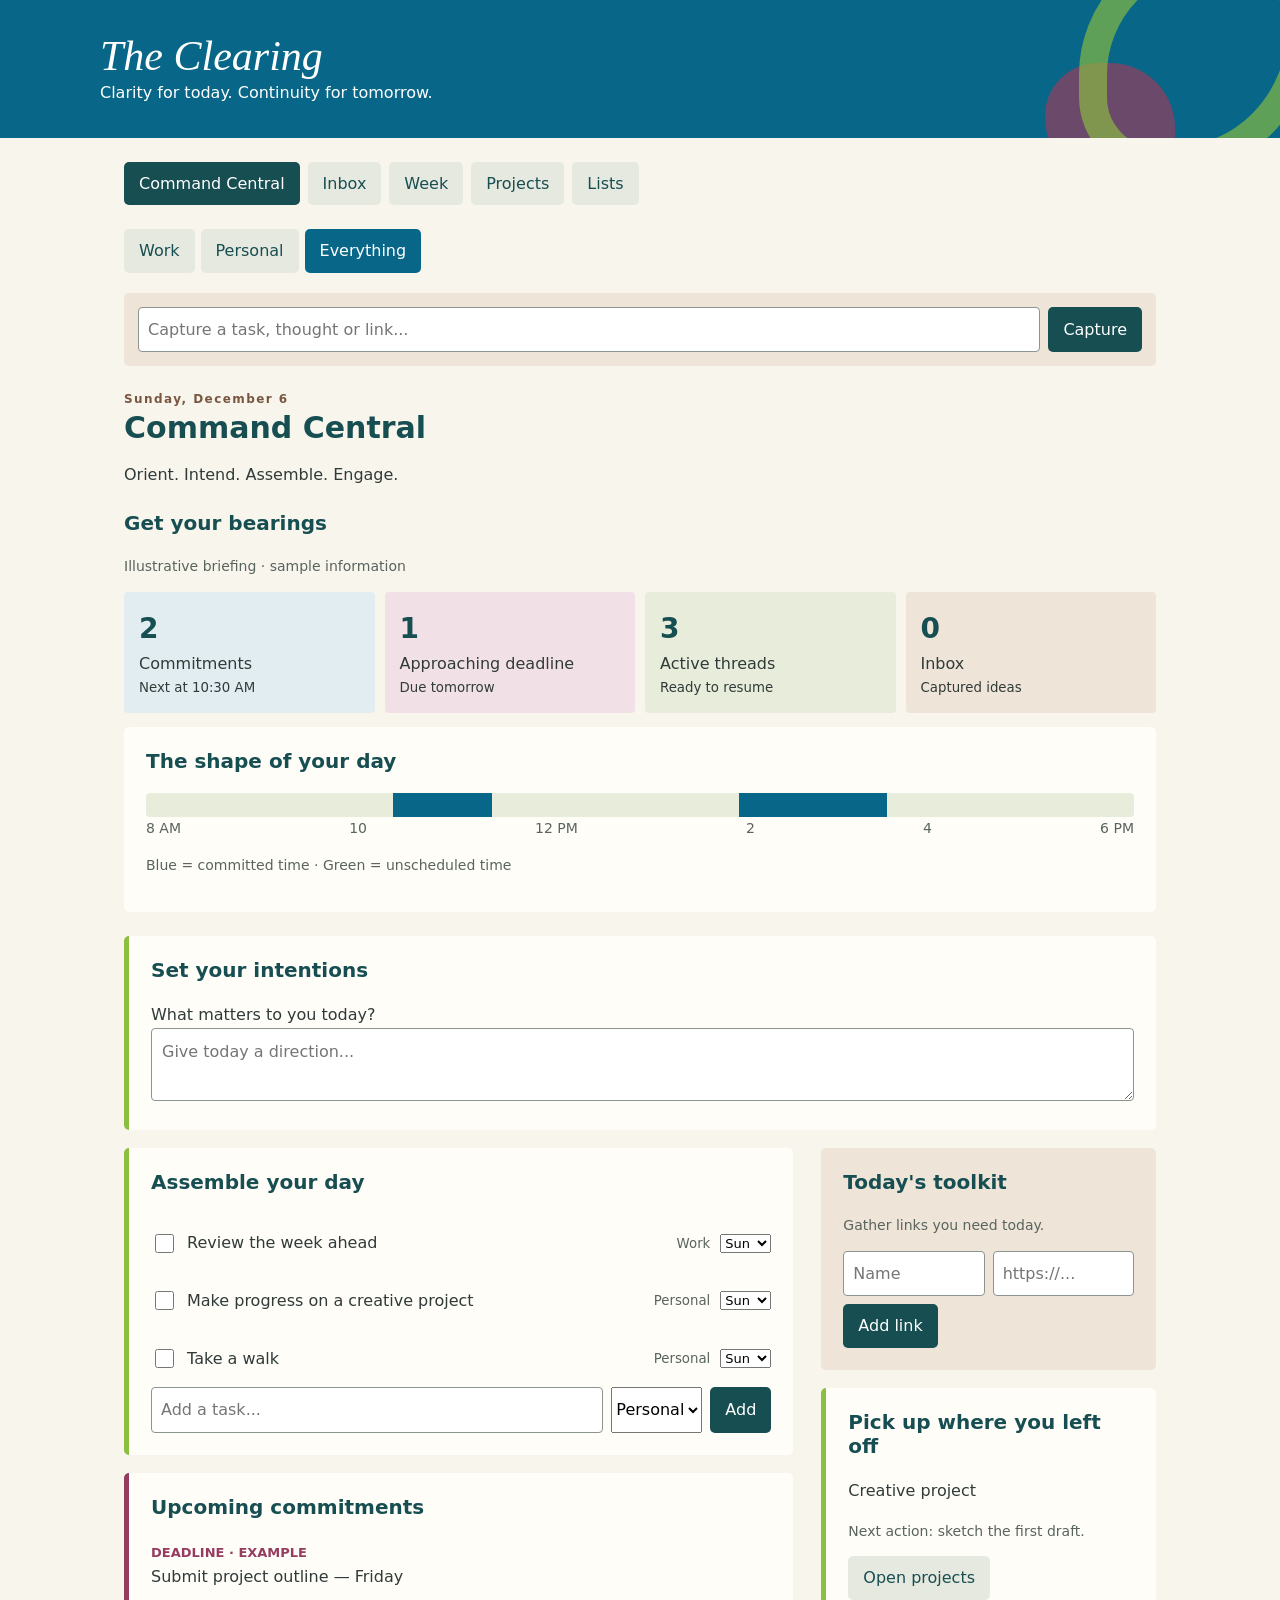
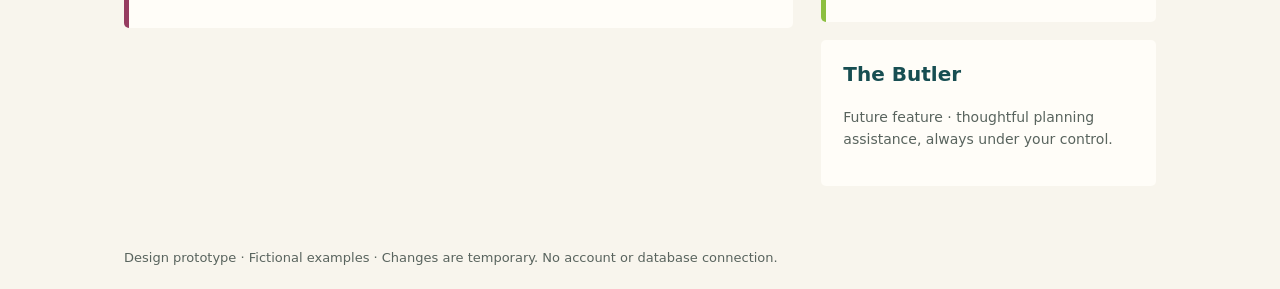
==== index.html @ 3abf3de6 "Build visual bearings, intentions and daily toolkit" ====
<!doctype html><html lang="en"><meta charset="utf-8"><meta name="viewport" content="width=device-width, initial-scale=1"><title>The Clearing</title><style>
:root{--blue:#086788;--teal:#174e52;--grass:#8cbf40;--paper:#f8f5ed;--wood:#795640;--plum:#963c60;--ink:#303b39}*{box-sizing:border-box}body{margin:0;background:var(--paper);color:var(--ink);font:16px/1.6 system-ui,sans-serif}header{background:var(--blue);color:white;padding:32px max(24px,calc((100vw - 1080px)/2));position:relative;overflow:hidden}header:after{content:"";position:absolute;width:180px;height:180px;border:28px solid var(--grass);border-radius:60% 40% 65% 35%;right:-35px;top:-60px;opacity:.65;pointer-events:none}h1{font:italic 42px Georgia,serif;margin:0}header p{margin:0}main{max-width:1080px;margin:auto;padding:24px}nav{display:flex;gap:8px;flex-wrap:wrap;margin-bottom:24px}button,input,select{font:inherit}button{cursor:pointer;border:0;padding:9px 15px;background:#e6e9df;color:var(--teal);border-radius:5px}button[aria-current=true],button.primary{background:var(--teal);color:white}button:focus-visible,input:focus-visible,select:focus-visible{outline:3px solid var(--plum);outline-offset:3px}h2,h3{color:var(--teal);line-height:1.2}h2{font-size:30px;margin:0 0 8px}h3{font-size:20px;margin-top:0}.layout{display:grid;grid-template-columns:2fr 1fr;gap:28px}.panel{background:#fffdf8;padding:22px;border-radius:5px;margin-bottom:18px}.accent{border-left:5px solid var(--grass)}.muted{color:#59645e;font-size:14px}.note{background:#eee5d8;color:#513d30}.task{display:flex;align-items:center;gap:10px;padding:8px 0}.task input{width:19px;height:19px;accent-color:var(--teal)}.task:has(input:checked) span{text-decoration:line-through;color:#626962}form{display:flex;gap:8px;flex-wrap:wrap}form input{flex:1;min-width:140px;padding:9px;border:1px solid #8b948d;border-radius:4px;background:white}.week{display:grid;grid-template-columns:repeat(auto-fit,minmax(100px,1fr));gap:8px}.day{background:white;padding:12px;min-height:100px}.tag{color:var(--plum);font-size:13px;font-weight:600}footer{max-width:1080px;margin:auto;padding:20px 24px;color:#59645e;font-size:13px}[hidden]{display:none!important}@media(max-width:650px){.layout{grid-template-columns:1fr}header{padding:24px}h1{font-size:36px}main{padding:16px}}
header:before{content:"";position:absolute;right:105px;bottom:-55px;width:130px;height:130px;border-radius:45% 55% 35% 65%;background:#963c60;opacity:.7;pointer-events:none}header h1,header p{position:relative;z-index:1}.switch{display:flex;gap:6px;flex-wrap:wrap;margin:0 0 20px}.switch button[aria-pressed=true]{background:var(--blue);color:white}.capturebar{background:#eee5d8;padding:14px;margin-bottom:24px;border-radius:5px}.task small{margin-left:auto;color:#59645e}.task span{overflow-wrap:anywhere}.task select{max-width:110px;font-size:13px}.week .day p{font-size:13px;overflow-wrap:anywhere}.deadline{border-left:5px solid var(--plum)}.eyebrow{letter-spacing:.12em;font-size:12px;font-weight:700;color:var(--wood)}@media(max-width:650px){header:before,header:after{opacity:.25}.task{flex-wrap:wrap}.task small{margin-left:0}}.bearings{margin:24px 0}.signals{display:grid;grid-template-columns:repeat(auto-fit,minmax(135px,1fr));gap:10px}.signal{padding:15px;background:#e1edf0;border-radius:4px}.signal:nth-child(2){background:#f1e1e6}.signal:nth-child(3){background:#e7edda}.signal:nth-child(4){background:#eee4d8}.signal strong{display:block;font-size:28px;color:var(--teal)}.signal small{display:block}.timeline{display:flex;height:24px;background:#e7edda;border-radius:4px;overflow:hidden}.timeline span{background:var(--blue)}.times,.miniweek{display:flex;justify-content:space-between;gap:4px}.miniweek>div{flex:1;text-align:center;padding:6px 2px;font-size:13px}.miniweek .current{background:var(--teal);color:white;border-radius:4px}.intent{width:100%;font:inherit;padding:10px;border:1px solid #8b948d;background:white;border-radius:4px}.toolrow{display:flex;gap:8px;flex-wrap:wrap}.toolrow input{min-width:120px}</style><header><h1>The Clearing</h1><p>Clarity for today. Continuity for tomorrow.</p></header><main><nav aria-label="Workspace"><button aria-current="true" data-view="today">Command Central</button><button data-view="inbox">Inbox</button><button data-view="week">Week</button><button data-view="projects">Projects</button><button data-view="lists">Lists</button></nav><div class="switch" role="group" aria-label="Workspace filter"><button data-scope="Work" aria-pressed="false">Work</button><button data-scope="Personal" aria-pressed="false">Personal</button><button data-scope="Everything" aria-pressed="true">Everything</button></div><div class="capturebar"><form id="capture"><input aria-label="Capture an idea" placeholder="Capture a task, thought or link..." required><button class="primary">Capture</button></form><div id="notice" role="status" class="muted"></div></div><section id="today"><div class="eyebrow" id="date"></div><h2>Command Central</h2><div id="date" class="muted"></div><p>Orient. Intend. Assemble. Engage.</p><section class="bearings" aria-labelledby="bearings-title"><h3 id="bearings-title">Get your bearings</h3><p class="muted">Illustrative briefing · sample information</p><div class="signals"><div class="signal"><strong>2</strong>Commitments<small>Next at 10:30 AM</small></div><div class="signal"><strong>1</strong>Approaching deadline<small>Due tomorrow</small></div><div class="signal"><strong>3</strong>Active threads<small>Ready to resume</small></div><div class="signal"><strong id="inboxcount">0</strong>Inbox<small>Captured ideas</small></div></div><div class="panel" style="margin-top:14px"><h3>The shape of your day</h3><div class="timeline" role="img" aria-label="Example day: commitments 10:30 to 11:30 AM and 2 to 3:30 PM"><div style="width:25%"></div><span style="width:10%"></span><div style="width:25%"></div><span style="width:15%"></span></div><div class="times muted"><span>8 AM</span><span>10</span><span>12 PM</span><span>2</span><span>4</span><span>6 PM</span></div><p class="muted">Blue = committed time · Green = unscheduled time</p><div class="miniweek" id="miniweek" aria-label="Current week"></div></div></section><div class="panel accent"><h3>Set your intentions</h3><label for="intention">What matters to you today?</label><textarea id="intention" class="intent" rows="2" placeholder="Give today a direction..."></textarea></div><div class="layout"><div><div class="panel accent"><h3>Assemble your day</h3><div id="tasks"></div><form id="taskform"><input aria-label="New task" placeholder="Add a task..." required><select aria-label="Task workspace"><option>Personal</option><option>Work</option></select><button class="primary">Add</button></form></div><div class="panel deadline" data-context="Work"><h3>Upcoming commitments</h3><p><span class="tag">DEADLINE · EXAMPLE</span><br>Submit project outline — Friday</p></div></div><aside><div class="panel note"><h3>Today's toolkit</h3><p class="muted">Gather links you need today.</p><div id="toolkit"></div><form id="toolform" class="toolrow"><input aria-label="Resource name" placeholder="Name" required><input type="url" aria-label="Resource URL" placeholder="https://..." required><button class="primary">Add link</button></form></div><div class="panel accent"><h3>Pick up where you left off</h3><p>Creative project</p><p class="muted">Next action: sketch the first draft.</p><button type="button" id="resume">Open projects</button></div><div class="panel"><h3>The Butler</h3><p class="muted">Future feature · thoughtful planning assistance, always under your control.</p></div></aside></div></section><section id="inbox" hidden><h2>Inbox</h2><p>Capture now. Decide later.</p><div class="panel" id="captures"></div></section><section id="week" hidden><h2>This week</h2><p>Sample planning view</p><div class="week" id="days"></div></section><section id="projects" hidden><h2>Projects</h2><div class="panel accent" data-context="Work"><h3>Creative project</h3><p>Next action: sketch the first draft.</p></div><div class="panel" data-context="Personal"><h3>Home refresh</h3><p>Next action: gather inspiration.</p></div></section><section id="lists" hidden><h2>Lists</h2><div class="panel" data-context="Personal"><h3>Shopping</h3><label class="task"><input type="checkbox"><span>Fresh fruit</span></label><label class="task"><input type="checkbox"><span>Coffee</span></label></div></section></main><footer>Design prototype · Fictional examples · Changes are temporary. No account or database connection.</footer><script>
let scope='Everything';const now=new Date(), today=now.getDay(), monday=new Date(now);monday.setDate(now.getDate()-((today+6)%7));const dayNames=['Mon','Tue','Wed','Thu','Fri','Sat','Sun'];const dateKey=d=>[d.getFullYear(),String(d.getMonth()+1).padStart(2,'0'),String(d.getDate()).padStart(2,'0')].join('-');const dates=dayNames.map((n,i)=>{const d=new Date(monday);d.setDate(monday.getDate()+i);return d});const todayKey=dateKey(now);document.querySelector('#date').textContent=now.toLocaleDateString(undefined,{weekday:'long',month:'long',day:'numeric'});const tasks=[{title:'Review the week ahead',context:'Work',day:todayKey},{title:'Make progress on a creative project',context:'Personal',day:todayKey},{title:'Take a walk',context:'Personal',day:todayKey}];const captures=[];const matches=t=>scope==='Everything'||t.context===scope;function render(){const list=document.querySelector('#tasks');list.replaceChildren();tasks.filter(t=>matches(t)&&t.day===todayKey).forEach(t=>{const row=document.createElement('div');row.className='task';const label=document.createElement('label');label.className='task';const check=document.createElement('input');check.type='checkbox';check.checked=!!t.done;check.onchange=()=>{t.done=check.checked;render()};const title=document.createElement('span');title.textContent=t.title;label.append(check,title);const small=document.createElement('small');small.textContent=t.context;const select=document.createElement('select');select.setAttribute('aria-label','Move '+t.title+' to day');dates.forEach((d,i)=>{const o=document.createElement('option');o.value=dateKey(d);o.textContent=dayNames[i];select.append(o)});select.value=t.day;select.onchange=()=>{t.day=select.value;render()};row.append(label,small,select);list.append(row)});if(!list.children.length)list.textContent='No intentions planned for today.';const week=document.querySelector('#days');week.replaceChildren();dates.forEach((d,i)=>{const el=document.createElement('div');el.className='day';const h=document.createElement('strong');h.textContent=dayNames[i]+' '+d.getDate();el.append(h);tasks.filter(t=>matches(t)&&t.day===dateKey(d)).forEach(t=>{const p=document.createElement('p');p.textContent=(t.done?'✓ ':'')+t.title;const move=document.createElement('select');move.setAttribute('aria-label','Move '+t.title);dates.forEach((dd,j)=>{const o=document.createElement('option');o.value=dateKey(dd);o.textContent=dayNames[j];move.append(o)});move.value=t.day;move.onchange=()=>{t.day=move.value;render()};el.append(p,move)});week.append(el)});const inbox=document.querySelector('#captures');inbox.replaceChildren();captures.forEach(t=>{const p=document.createElement('p');p.textContent=t;inbox.append(p)});if(!captures.length)inbox.textContent='Nothing captured yet.';document.querySelectorAll('[data-context]').forEach(el=>el.hidden=scope!=='Everything'&&el.dataset.context!==scope)}
document.querySelector('#taskform').onsubmit=e=>{e.preventDefault();const title=e.target.querySelector('input').value.trim();if(!title)return;tasks.push({title,context:e.target.querySelector('select').value,day:todayKey});e.target.querySelector('input').value='';render()};document.querySelector('#capture').onsubmit=e=>{e.preventDefault();const t=e.target.querySelector('input').value.trim();if(!t)return;captures.push(t);e.target.reset();document.querySelector('#notice').textContent='Captured in your temporary inbox.';render()};document.querySelectorAll('[data-scope]').forEach(b=>b.onclick=()=>{scope=b.dataset.scope;document.querySelectorAll('[data-scope]').forEach(n=>n.setAttribute('aria-pressed',String(n===b)));if(scope!=='Everything')document.querySelector('#taskform select').value=scope;render()});document.querySelectorAll('nav button').forEach(b=>b.onclick=()=>{document.querySelectorAll('main > section').forEach(s=>s.hidden=s.id!==b.dataset.view);document.querySelectorAll('nav button').forEach(n=>n.setAttribute('aria-current',String(n===b)))});render();
</script></html>
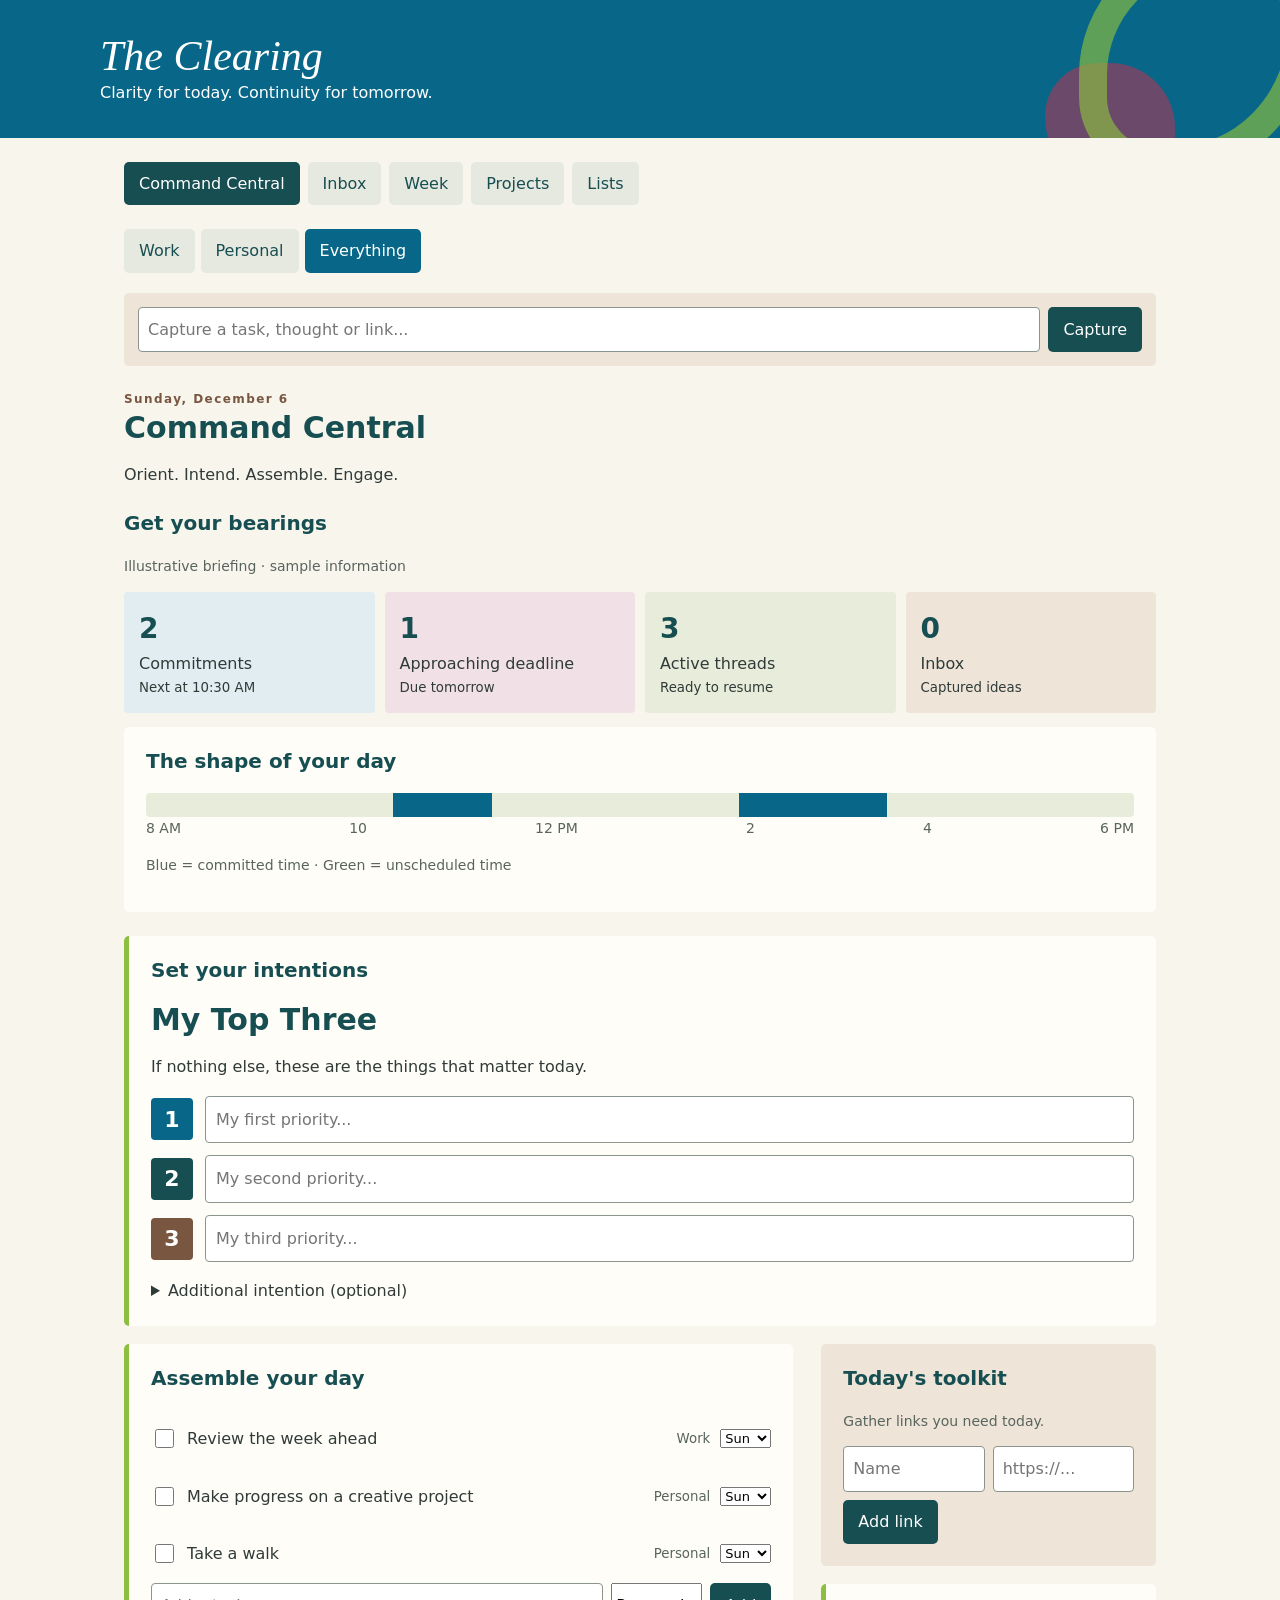
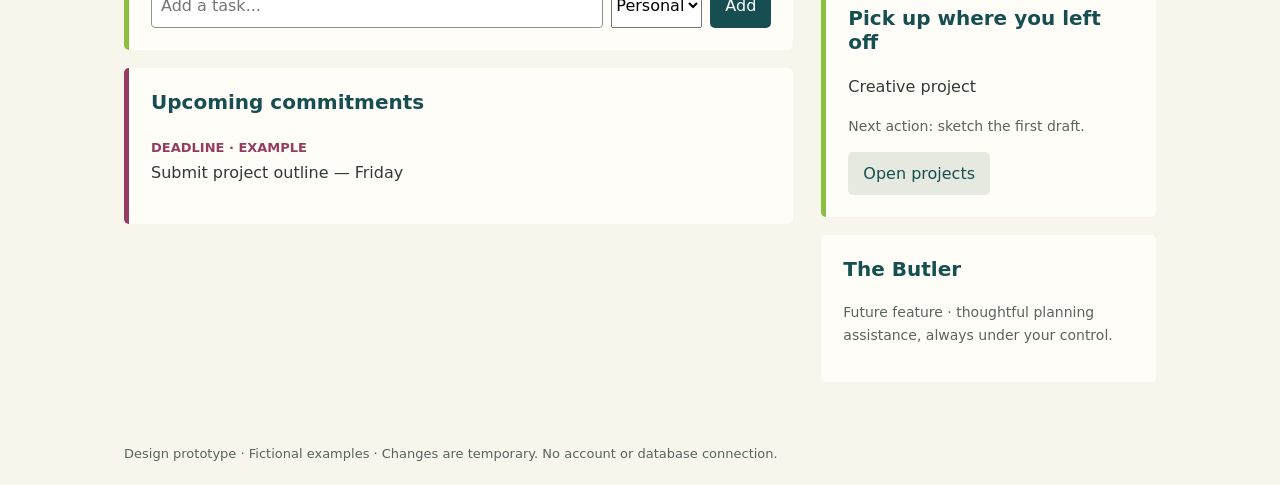
==== commit db02492f: "Make My Top Three the centerpiece of daily intentions" ====
--- a/index.html
+++ b/index.html
@@ -1,6 +1,6 @@
 <!doctype html><html lang="en"><meta charset="utf-8"><meta name="viewport" content="width=device-width, initial-scale=1"><title>The Clearing</title><style>
 :root{--blue:#086788;--teal:#174e52;--grass:#8cbf40;--paper:#f8f5ed;--wood:#795640;--plum:#963c60;--ink:#303b39}*{box-sizing:border-box}body{margin:0;background:var(--paper);color:var(--ink);font:16px/1.6 system-ui,sans-serif}header{background:var(--blue);color:white;padding:32px max(24px,calc((100vw - 1080px)/2));position:relative;overflow:hidden}header:after{content:"";position:absolute;width:180px;height:180px;border:28px solid var(--grass);border-radius:60% 40% 65% 35%;right:-35px;top:-60px;opacity:.65;pointer-events:none}h1{font:italic 42px Georgia,serif;margin:0}header p{margin:0}main{max-width:1080px;margin:auto;padding:24px}nav{display:flex;gap:8px;flex-wrap:wrap;margin-bottom:24px}button,input,select{font:inherit}button{cursor:pointer;border:0;padding:9px 15px;background:#e6e9df;color:var(--teal);border-radius:5px}button[aria-current=true],button.primary{background:var(--teal);color:white}button:focus-visible,input:focus-visible,select:focus-visible{outline:3px solid var(--plum);outline-offset:3px}h2,h3{color:var(--teal);line-height:1.2}h2{font-size:30px;margin:0 0 8px}h3{font-size:20px;margin-top:0}.layout{display:grid;grid-template-columns:2fr 1fr;gap:28px}.panel{background:#fffdf8;padding:22px;border-radius:5px;margin-bottom:18px}.accent{border-left:5px solid var(--grass)}.muted{color:#59645e;font-size:14px}.note{background:#eee5d8;color:#513d30}.task{display:flex;align-items:center;gap:10px;padding:8px 0}.task input{width:19px;height:19px;accent-color:var(--teal)}.task:has(input:checked) span{text-decoration:line-through;color:#626962}form{display:flex;gap:8px;flex-wrap:wrap}form input{flex:1;min-width:140px;padding:9px;border:1px solid #8b948d;border-radius:4px;background:white}.week{display:grid;grid-template-columns:repeat(auto-fit,minmax(100px,1fr));gap:8px}.day{background:white;padding:12px;min-height:100px}.tag{color:var(--plum);font-size:13px;font-weight:600}footer{max-width:1080px;margin:auto;padding:20px 24px;color:#59645e;font-size:13px}[hidden]{display:none!important}@media(max-width:650px){.layout{grid-template-columns:1fr}header{padding:24px}h1{font-size:36px}main{padding:16px}}
-header:before{content:"";position:absolute;right:105px;bottom:-55px;width:130px;height:130px;border-radius:45% 55% 35% 65%;background:#963c60;opacity:.7;pointer-events:none}header h1,header p{position:relative;z-index:1}.switch{display:flex;gap:6px;flex-wrap:wrap;margin:0 0 20px}.switch button[aria-pressed=true]{background:var(--blue);color:white}.capturebar{background:#eee5d8;padding:14px;margin-bottom:24px;border-radius:5px}.task small{margin-left:auto;color:#59645e}.task span{overflow-wrap:anywhere}.task select{max-width:110px;font-size:13px}.week .day p{font-size:13px;overflow-wrap:anywhere}.deadline{border-left:5px solid var(--plum)}.eyebrow{letter-spacing:.12em;font-size:12px;font-weight:700;color:var(--wood)}@media(max-width:650px){header:before,header:after{opacity:.25}.task{flex-wrap:wrap}.task small{margin-left:0}}.bearings{margin:24px 0}.signals{display:grid;grid-template-columns:repeat(auto-fit,minmax(135px,1fr));gap:10px}.signal{padding:15px;background:#e1edf0;border-radius:4px}.signal:nth-child(2){background:#f1e1e6}.signal:nth-child(3){background:#e7edda}.signal:nth-child(4){background:#eee4d8}.signal strong{display:block;font-size:28px;color:var(--teal)}.signal small{display:block}.timeline{display:flex;height:24px;background:#e7edda;border-radius:4px;overflow:hidden}.timeline span{background:var(--blue)}.times,.miniweek{display:flex;justify-content:space-between;gap:4px}.miniweek>div{flex:1;text-align:center;padding:6px 2px;font-size:13px}.miniweek .current{background:var(--teal);color:white;border-radius:4px}.intent{width:100%;font:inherit;padding:10px;border:1px solid #8b948d;background:white;border-radius:4px}.toolrow{display:flex;gap:8px;flex-wrap:wrap}.toolrow input{min-width:120px}</style><header><h1>The Clearing</h1><p>Clarity for today. Continuity for tomorrow.</p></header><main><nav aria-label="Workspace"><button aria-current="true" data-view="today">Command Central</button><button data-view="inbox">Inbox</button><button data-view="week">Week</button><button data-view="projects">Projects</button><button data-view="lists">Lists</button></nav><div class="switch" role="group" aria-label="Workspace filter"><button data-scope="Work" aria-pressed="false">Work</button><button data-scope="Personal" aria-pressed="false">Personal</button><button data-scope="Everything" aria-pressed="true">Everything</button></div><div class="capturebar"><form id="capture"><input aria-label="Capture an idea" placeholder="Capture a task, thought or link..." required><button class="primary">Capture</button></form><div id="notice" role="status" class="muted"></div></div><section id="today"><div class="eyebrow" id="date"></div><h2>Command Central</h2><div id="date" class="muted"></div><p>Orient. Intend. Assemble. Engage.</p><section class="bearings" aria-labelledby="bearings-title"><h3 id="bearings-title">Get your bearings</h3><p class="muted">Illustrative briefing · sample information</p><div class="signals"><div class="signal"><strong>2</strong>Commitments<small>Next at 10:30 AM</small></div><div class="signal"><strong>1</strong>Approaching deadline<small>Due tomorrow</small></div><div class="signal"><strong>3</strong>Active threads<small>Ready to resume</small></div><div class="signal"><strong id="inboxcount">0</strong>Inbox<small>Captured ideas</small></div></div><div class="panel" style="margin-top:14px"><h3>The shape of your day</h3><div class="timeline" role="img" aria-label="Example day: commitments 10:30 to 11:30 AM and 2 to 3:30 PM"><div style="width:25%"></div><span style="width:10%"></span><div style="width:25%"></div><span style="width:15%"></span></div><div class="times muted"><span>8 AM</span><span>10</span><span>12 PM</span><span>2</span><span>4</span><span>6 PM</span></div><p class="muted">Blue = committed time · Green = unscheduled time</p><div class="miniweek" id="miniweek" aria-label="Current week"></div></div></section><div class="panel accent"><h3>Set your intentions</h3><label for="intention">What matters to you today?</label><textarea id="intention" class="intent" rows="2" placeholder="Give today a direction..."></textarea></div><div class="layout"><div><div class="panel accent"><h3>Assemble your day</h3><div id="tasks"></div><form id="taskform"><input aria-label="New task" placeholder="Add a task..." required><select aria-label="Task workspace"><option>Personal</option><option>Work</option></select><button class="primary">Add</button></form></div><div class="panel deadline" data-context="Work"><h3>Upcoming commitments</h3><p><span class="tag">DEADLINE · EXAMPLE</span><br>Submit project outline — Friday</p></div></div><aside><div class="panel note"><h3>Today's toolkit</h3><p class="muted">Gather links you need today.</p><div id="toolkit"></div><form id="toolform" class="toolrow"><input aria-label="Resource name" placeholder="Name" required><input type="url" aria-label="Resource URL" placeholder="https://..." required><button class="primary">Add link</button></form></div><div class="panel accent"><h3>Pick up where you left off</h3><p>Creative project</p><p class="muted">Next action: sketch the first draft.</p><button type="button" id="resume">Open projects</button></div><div class="panel"><h3>The Butler</h3><p class="muted">Future feature · thoughtful planning assistance, always under your control.</p></div></aside></div></section><section id="inbox" hidden><h2>Inbox</h2><p>Capture now. Decide later.</p><div class="panel" id="captures"></div></section><section id="week" hidden><h2>This week</h2><p>Sample planning view</p><div class="week" id="days"></div></section><section id="projects" hidden><h2>Projects</h2><div class="panel accent" data-context="Work"><h3>Creative project</h3><p>Next action: sketch the first draft.</p></div><div class="panel" data-context="Personal"><h3>Home refresh</h3><p>Next action: gather inspiration.</p></div></section><section id="lists" hidden><h2>Lists</h2><div class="panel" data-context="Personal"><h3>Shopping</h3><label class="task"><input type="checkbox"><span>Fresh fruit</span></label><label class="task"><input type="checkbox"><span>Coffee</span></label></div></section></main><footer>Design prototype · Fictional examples · Changes are temporary. No account or database connection.</footer><script>
+header:before{content:"";position:absolute;right:105px;bottom:-55px;width:130px;height:130px;border-radius:45% 55% 35% 65%;background:#963c60;opacity:.7;pointer-events:none}header h1,header p{position:relative;z-index:1}.switch{display:flex;gap:6px;flex-wrap:wrap;margin:0 0 20px}.switch button[aria-pressed=true]{background:var(--blue);color:white}.capturebar{background:#eee5d8;padding:14px;margin-bottom:24px;border-radius:5px}.task small{margin-left:auto;color:#59645e}.task span{overflow-wrap:anywhere}.task select{max-width:110px;font-size:13px}.week .day p{font-size:13px;overflow-wrap:anywhere}.deadline{border-left:5px solid var(--plum)}.eyebrow{letter-spacing:.12em;font-size:12px;font-weight:700;color:var(--wood)}@media(max-width:650px){header:before,header:after{opacity:.25}.task{flex-wrap:wrap}.task small{margin-left:0}}.bearings{margin:24px 0}.signals{display:grid;grid-template-columns:repeat(auto-fit,minmax(135px,1fr));gap:10px}.signal{padding:15px;background:#e1edf0;border-radius:4px}.signal:nth-child(2){background:#f1e1e6}.signal:nth-child(3){background:#e7edda}.signal:nth-child(4){background:#eee4d8}.signal strong{display:block;font-size:28px;color:var(--teal)}.signal small{display:block}.timeline{display:flex;height:24px;background:#e7edda;border-radius:4px;overflow:hidden}.timeline span{background:var(--blue)}.times,.miniweek{display:flex;justify-content:space-between;gap:4px}.miniweek>div{flex:1;text-align:center;padding:6px 2px;font-size:13px}.miniweek .current{background:var(--teal);color:white;border-radius:4px}.intent{width:100%;font:inherit;padding:10px;border:1px solid #8b948d;background:white;border-radius:4px}.toolrow{display:flex;gap:8px;flex-wrap:wrap}.toolrow input{min-width:120px}.priorities{display:grid;gap:12px}.priority{display:flex;align-items:center;gap:12px}.priority span{display:grid;place-items:center;background:var(--blue);color:white;font-size:22px;font-weight:600;width:42px;height:42px;border-radius:4px;flex-shrink:0}.priority:nth-child(2) span{background:var(--teal)}.priority:nth-child(3) span{background:var(--wood)}.priority input{width:100%;min-width:0;font:inherit;padding:10px;border:1px solid #8b948d;border-radius:4px;background:white}</style><header><h1>The Clearing</h1><p>Clarity for today. Continuity for tomorrow.</p></header><main><nav aria-label="Workspace"><button aria-current="true" data-view="today">Command Central</button><button data-view="inbox">Inbox</button><button data-view="week">Week</button><button data-view="projects">Projects</button><button data-view="lists">Lists</button></nav><div class="switch" role="group" aria-label="Workspace filter"><button data-scope="Work" aria-pressed="false">Work</button><button data-scope="Personal" aria-pressed="false">Personal</button><button data-scope="Everything" aria-pressed="true">Everything</button></div><div class="capturebar"><form id="capture"><input aria-label="Capture an idea" placeholder="Capture a task, thought or link..." required><button class="primary">Capture</button></form><div id="notice" role="status" class="muted"></div></div><section id="today"><div class="eyebrow" id="date"></div><h2>Command Central</h2><div id="date" class="muted"></div><p>Orient. Intend. Assemble. Engage.</p><section class="bearings" aria-labelledby="bearings-title"><h3 id="bearings-title">Get your bearings</h3><p class="muted">Illustrative briefing · sample information</p><div class="signals"><div class="signal"><strong>2</strong>Commitments<small>Next at 10:30 AM</small></div><div class="signal"><strong>1</strong>Approaching deadline<small>Due tomorrow</small></div><div class="signal"><strong>3</strong>Active threads<small>Ready to resume</small></div><div class="signal"><strong id="inboxcount">0</strong>Inbox<small>Captured ideas</small></div></div><div class="panel" style="margin-top:14px"><h3>The shape of your day</h3><div class="timeline" role="img" aria-label="Example day: commitments 10:30 to 11:30 AM and 2 to 3:30 PM"><div style="width:25%"></div><span style="width:10%"></span><div style="width:25%"></div><span style="width:15%"></span></div><div class="times muted"><span>8 AM</span><span>10</span><span>12 PM</span><span>2</span><span>4</span><span>6 PM</span></div><p class="muted">Blue = committed time · Green = unscheduled time</p><div class="miniweek" id="miniweek" aria-label="Current week"></div></div></section><div class="panel accent"><h3>Set your intentions</h3><h2>My Top Three</h2><p>If nothing else, these are the things that matter today.</p><div class="priorities"><label class="priority"><span>1</span><input aria-label="Priority 1" placeholder="My first priority..."></label><label class="priority"><span>2</span><input aria-label="Priority 2" placeholder="My second priority..."></label><label class="priority"><span>3</span><input aria-label="Priority 3" placeholder="My third priority..."></label></div><details style="margin-top:16px"><summary>Additional intention (optional)</summary><label for="intention">How do I want to approach today?</label><textarea id="intention" class="intent" rows="2" placeholder="Give today a direction..."></textarea></details></div><div class="layout"><div><div class="panel accent"><h3>Assemble your day</h3><div id="tasks"></div><form id="taskform"><input aria-label="New task" placeholder="Add a task..." required><select aria-label="Task workspace"><option>Personal</option><option>Work</option></select><button class="primary">Add</button></form></div><div class="panel deadline" data-context="Work"><h3>Upcoming commitments</h3><p><span class="tag">DEADLINE · EXAMPLE</span><br>Submit project outline — Friday</p></div></div><aside><div class="panel note"><h3>Today's toolkit</h3><p class="muted">Gather links you need today.</p><div id="toolkit"></div><form id="toolform" class="toolrow"><input aria-label="Resource name" placeholder="Name" required><input type="url" aria-label="Resource URL" placeholder="https://..." required><button class="primary">Add link</button></form></div><div class="panel accent"><h3>Pick up where you left off</h3><p>Creative project</p><p class="muted">Next action: sketch the first draft.</p><button type="button" id="resume">Open projects</button></div><div class="panel"><h3>The Butler</h3><p class="muted">Future feature · thoughtful planning assistance, always under your control.</p></div></aside></div></section><section id="inbox" hidden><h2>Inbox</h2><p>Capture now. Decide later.</p><div class="panel" id="captures"></div></section><section id="week" hidden><h2>This week</h2><p>Sample planning view</p><div class="week" id="days"></div></section><section id="projects" hidden><h2>Projects</h2><div class="panel accent" data-context="Work"><h3>Creative project</h3><p>Next action: sketch the first draft.</p></div><div class="panel" data-context="Personal"><h3>Home refresh</h3><p>Next action: gather inspiration.</p></div></section><section id="lists" hidden><h2>Lists</h2><div class="panel" data-context="Personal"><h3>Shopping</h3><label class="task"><input type="checkbox"><span>Fresh fruit</span></label><label class="task"><input type="checkbox"><span>Coffee</span></label></div></section></main><footer>Design prototype · Fictional examples · Changes are temporary. No account or database connection.</footer><script>
 let scope='Everything';const now=new Date(), today=now.getDay(), monday=new Date(now);monday.setDate(now.getDate()-((today+6)%7));const dayNames=['Mon','Tue','Wed','Thu','Fri','Sat','Sun'];const dateKey=d=>[d.getFullYear(),String(d.getMonth()+1).padStart(2,'0'),String(d.getDate()).padStart(2,'0')].join('-');const dates=dayNames.map((n,i)=>{const d=new Date(monday);d.setDate(monday.getDate()+i);return d});const todayKey=dateKey(now);document.querySelector('#date').textContent=now.toLocaleDateString(undefined,{weekday:'long',month:'long',day:'numeric'});const tasks=[{title:'Review the week ahead',context:'Work',day:todayKey},{title:'Make progress on a creative project',context:'Personal',day:todayKey},{title:'Take a walk',context:'Personal',day:todayKey}];const captures=[];const matches=t=>scope==='Everything'||t.context===scope;function render(){const list=document.querySelector('#tasks');list.replaceChildren();tasks.filter(t=>matches(t)&&t.day===todayKey).forEach(t=>{const row=document.createElement('div');row.className='task';const label=document.createElement('label');label.className='task';const check=document.createElement('input');check.type='checkbox';check.checked=!!t.done;check.onchange=()=>{t.done=check.checked;render()};const title=document.createElement('span');title.textContent=t.title;label.append(check,title);const small=document.createElement('small');small.textContent=t.context;const select=document.createElement('select');select.setAttribute('aria-label','Move '+t.title+' to day');dates.forEach((d,i)=>{const o=document.createElement('option');o.value=dateKey(d);o.textContent=dayNames[i];select.append(o)});select.value=t.day;select.onchange=()=>{t.day=select.value;render()};row.append(label,small,select);list.append(row)});if(!list.children.length)list.textContent='No intentions planned for today.';const week=document.querySelector('#days');week.replaceChildren();dates.forEach((d,i)=>{const el=document.createElement('div');el.className='day';const h=document.createElement('strong');h.textContent=dayNames[i]+' '+d.getDate();el.append(h);tasks.filter(t=>matches(t)&&t.day===dateKey(d)).forEach(t=>{const p=document.createElement('p');p.textContent=(t.done?'✓ ':'')+t.title;const move=document.createElement('select');move.setAttribute('aria-label','Move '+t.title);dates.forEach((dd,j)=>{const o=document.createElement('option');o.value=dateKey(dd);o.textContent=dayNames[j];move.append(o)});move.value=t.day;move.onchange=()=>{t.day=move.value;render()};el.append(p,move)});week.append(el)});const inbox=document.querySelector('#captures');inbox.replaceChildren();captures.forEach(t=>{const p=document.createElement('p');p.textContent=t;inbox.append(p)});if(!captures.length)inbox.textContent='Nothing captured yet.';document.querySelectorAll('[data-context]').forEach(el=>el.hidden=scope!=='Everything'&&el.dataset.context!==scope)}
 document.querySelector('#taskform').onsubmit=e=>{e.preventDefault();const title=e.target.querySelector('input').value.trim();if(!title)return;tasks.push({title,context:e.target.querySelector('select').value,day:todayKey});e.target.querySelector('input').value='';render()};document.querySelector('#capture').onsubmit=e=>{e.preventDefault();const t=e.target.querySelector('input').value.trim();if(!t)return;captures.push(t);e.target.reset();document.querySelector('#notice').textContent='Captured in your temporary inbox.';render()};document.querySelectorAll('[data-scope]').forEach(b=>b.onclick=()=>{scope=b.dataset.scope;document.querySelectorAll('[data-scope]').forEach(n=>n.setAttribute('aria-pressed',String(n===b)));if(scope!=='Everything')document.querySelector('#taskform select').value=scope;render()});document.querySelectorAll('nav button').forEach(b=>b.onclick=()=>{document.querySelectorAll('main > section').forEach(s=>s.hidden=s.id!==b.dataset.view);document.querySelectorAll('nav button').forEach(n=>n.setAttribute('aria-current',String(n===b)))});render();
 </script></html>
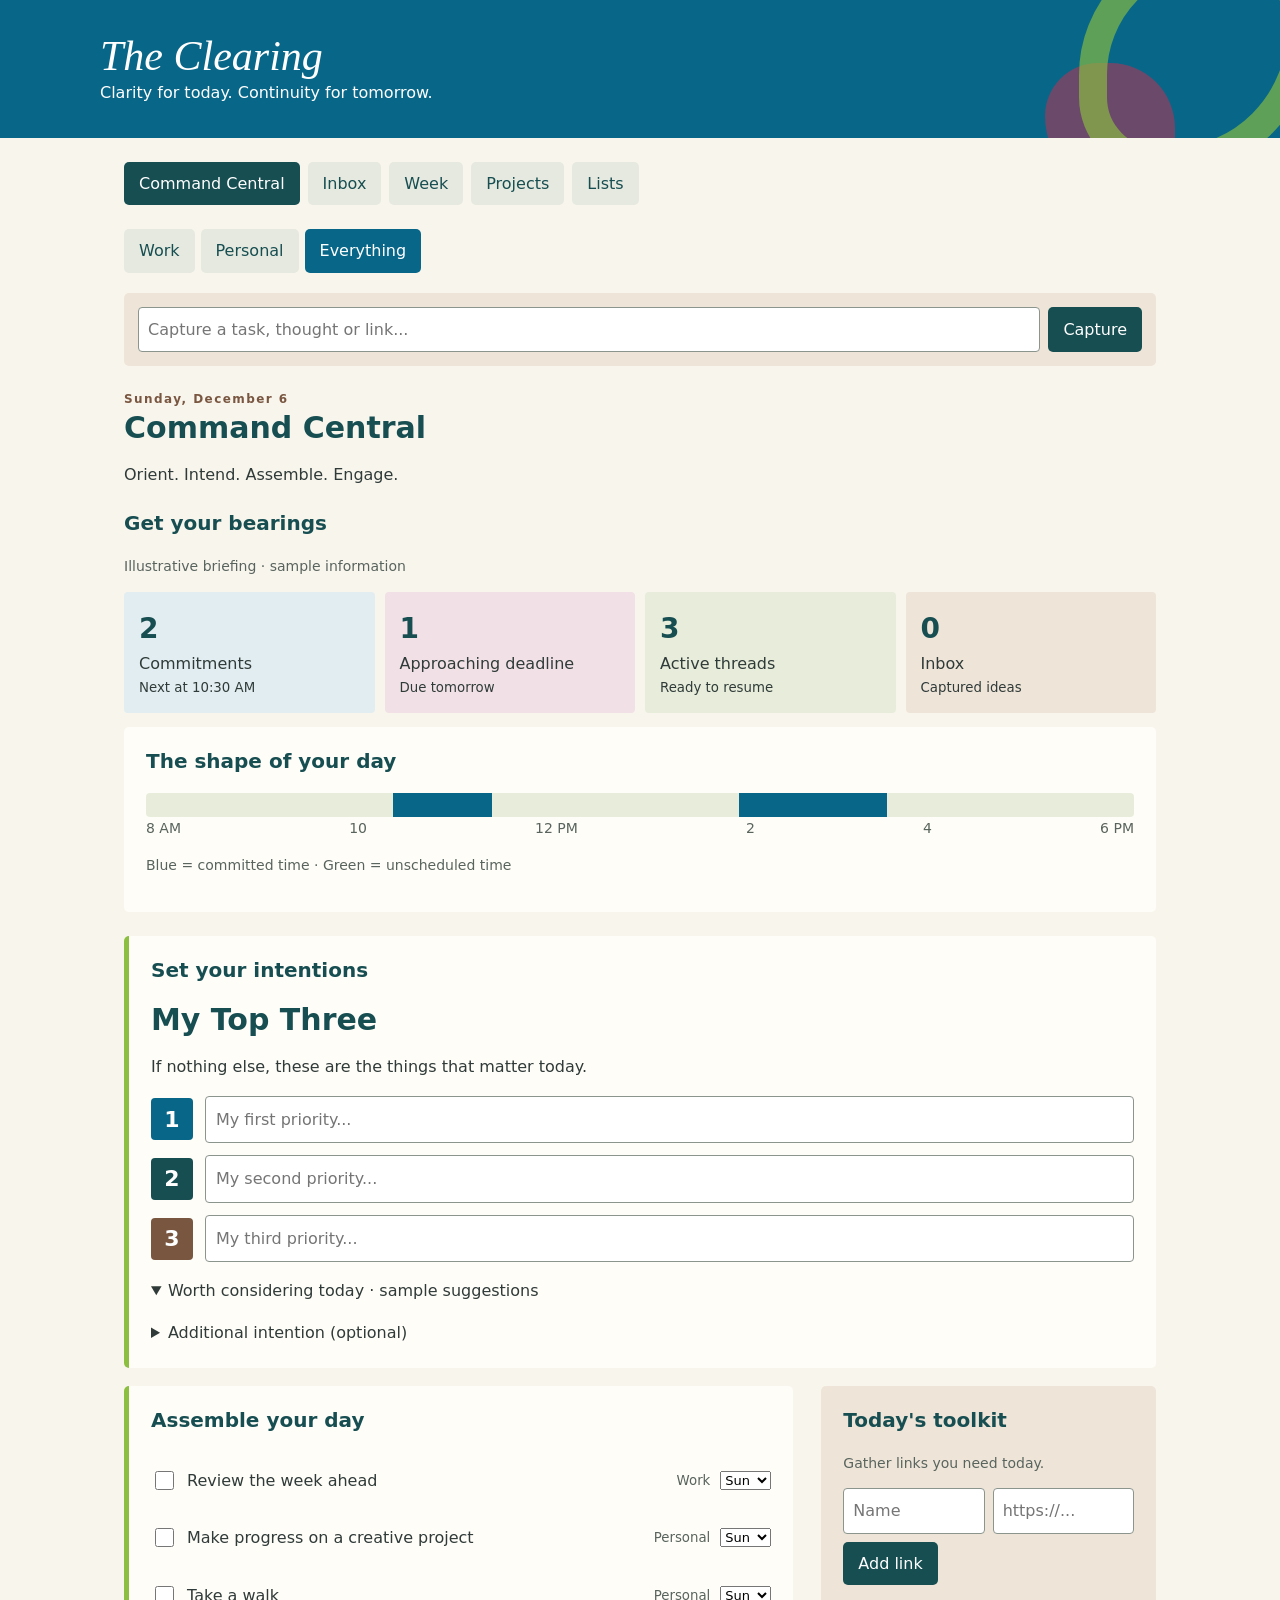
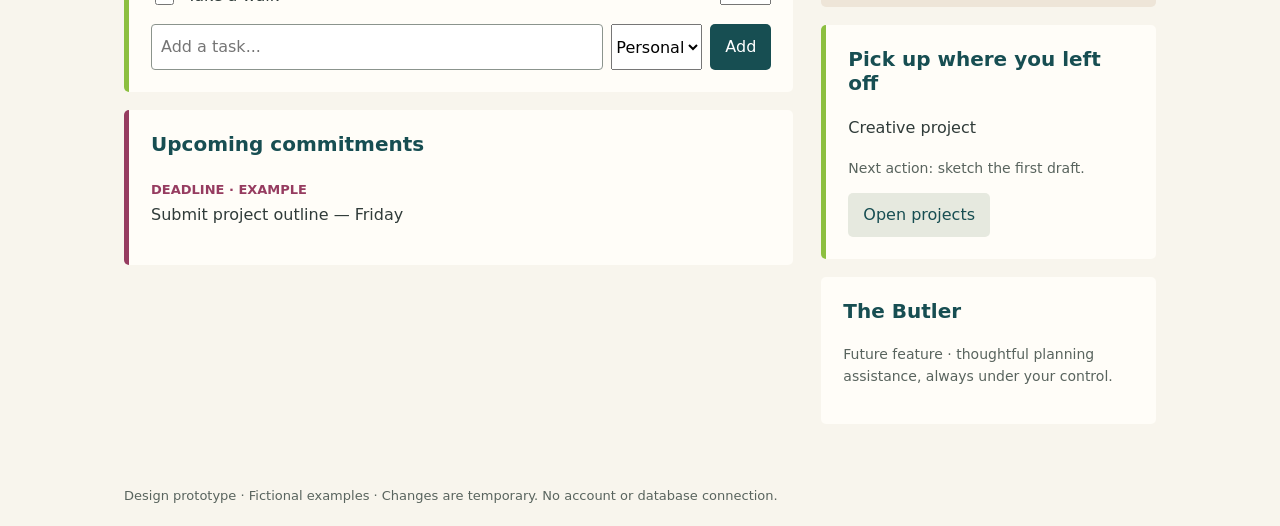
==== commit 106a940a: "Offer optional daily priority suggestions without automatic carryover" ====
--- a/index.html
+++ b/index.html
@@ -1,6 +1,6 @@
 <!doctype html><html lang="en"><meta charset="utf-8"><meta name="viewport" content="width=device-width, initial-scale=1"><title>The Clearing</title><style>
 :root{--blue:#086788;--teal:#174e52;--grass:#8cbf40;--paper:#f8f5ed;--wood:#795640;--plum:#963c60;--ink:#303b39}*{box-sizing:border-box}body{margin:0;background:var(--paper);color:var(--ink);font:16px/1.6 system-ui,sans-serif}header{background:var(--blue);color:white;padding:32px max(24px,calc((100vw - 1080px)/2));position:relative;overflow:hidden}header:after{content:"";position:absolute;width:180px;height:180px;border:28px solid var(--grass);border-radius:60% 40% 65% 35%;right:-35px;top:-60px;opacity:.65;pointer-events:none}h1{font:italic 42px Georgia,serif;margin:0}header p{margin:0}main{max-width:1080px;margin:auto;padding:24px}nav{display:flex;gap:8px;flex-wrap:wrap;margin-bottom:24px}button,input,select{font:inherit}button{cursor:pointer;border:0;padding:9px 15px;background:#e6e9df;color:var(--teal);border-radius:5px}button[aria-current=true],button.primary{background:var(--teal);color:white}button:focus-visible,input:focus-visible,select:focus-visible{outline:3px solid var(--plum);outline-offset:3px}h2,h3{color:var(--teal);line-height:1.2}h2{font-size:30px;margin:0 0 8px}h3{font-size:20px;margin-top:0}.layout{display:grid;grid-template-columns:2fr 1fr;gap:28px}.panel{background:#fffdf8;padding:22px;border-radius:5px;margin-bottom:18px}.accent{border-left:5px solid var(--grass)}.muted{color:#59645e;font-size:14px}.note{background:#eee5d8;color:#513d30}.task{display:flex;align-items:center;gap:10px;padding:8px 0}.task input{width:19px;height:19px;accent-color:var(--teal)}.task:has(input:checked) span{text-decoration:line-through;color:#626962}form{display:flex;gap:8px;flex-wrap:wrap}form input{flex:1;min-width:140px;padding:9px;border:1px solid #8b948d;border-radius:4px;background:white}.week{display:grid;grid-template-columns:repeat(auto-fit,minmax(100px,1fr));gap:8px}.day{background:white;padding:12px;min-height:100px}.tag{color:var(--plum);font-size:13px;font-weight:600}footer{max-width:1080px;margin:auto;padding:20px 24px;color:#59645e;font-size:13px}[hidden]{display:none!important}@media(max-width:650px){.layout{grid-template-columns:1fr}header{padding:24px}h1{font-size:36px}main{padding:16px}}
-header:before{content:"";position:absolute;right:105px;bottom:-55px;width:130px;height:130px;border-radius:45% 55% 35% 65%;background:#963c60;opacity:.7;pointer-events:none}header h1,header p{position:relative;z-index:1}.switch{display:flex;gap:6px;flex-wrap:wrap;margin:0 0 20px}.switch button[aria-pressed=true]{background:var(--blue);color:white}.capturebar{background:#eee5d8;padding:14px;margin-bottom:24px;border-radius:5px}.task small{margin-left:auto;color:#59645e}.task span{overflow-wrap:anywhere}.task select{max-width:110px;font-size:13px}.week .day p{font-size:13px;overflow-wrap:anywhere}.deadline{border-left:5px solid var(--plum)}.eyebrow{letter-spacing:.12em;font-size:12px;font-weight:700;color:var(--wood)}@media(max-width:650px){header:before,header:after{opacity:.25}.task{flex-wrap:wrap}.task small{margin-left:0}}.bearings{margin:24px 0}.signals{display:grid;grid-template-columns:repeat(auto-fit,minmax(135px,1fr));gap:10px}.signal{padding:15px;background:#e1edf0;border-radius:4px}.signal:nth-child(2){background:#f1e1e6}.signal:nth-child(3){background:#e7edda}.signal:nth-child(4){background:#eee4d8}.signal strong{display:block;font-size:28px;color:var(--teal)}.signal small{display:block}.timeline{display:flex;height:24px;background:#e7edda;border-radius:4px;overflow:hidden}.timeline span{background:var(--blue)}.times,.miniweek{display:flex;justify-content:space-between;gap:4px}.miniweek>div{flex:1;text-align:center;padding:6px 2px;font-size:13px}.miniweek .current{background:var(--teal);color:white;border-radius:4px}.intent{width:100%;font:inherit;padding:10px;border:1px solid #8b948d;background:white;border-radius:4px}.toolrow{display:flex;gap:8px;flex-wrap:wrap}.toolrow input{min-width:120px}.priorities{display:grid;gap:12px}.priority{display:flex;align-items:center;gap:12px}.priority span{display:grid;place-items:center;background:var(--blue);color:white;font-size:22px;font-weight:600;width:42px;height:42px;border-radius:4px;flex-shrink:0}.priority:nth-child(2) span{background:var(--teal)}.priority:nth-child(3) span{background:var(--wood)}.priority input{width:100%;min-width:0;font:inherit;padding:10px;border:1px solid #8b948d;border-radius:4px;background:white}</style><header><h1>The Clearing</h1><p>Clarity for today. Continuity for tomorrow.</p></header><main><nav aria-label="Workspace"><button aria-current="true" data-view="today">Command Central</button><button data-view="inbox">Inbox</button><button data-view="week">Week</button><button data-view="projects">Projects</button><button data-view="lists">Lists</button></nav><div class="switch" role="group" aria-label="Workspace filter"><button data-scope="Work" aria-pressed="false">Work</button><button data-scope="Personal" aria-pressed="false">Personal</button><button data-scope="Everything" aria-pressed="true">Everything</button></div><div class="capturebar"><form id="capture"><input aria-label="Capture an idea" placeholder="Capture a task, thought or link..." required><button class="primary">Capture</button></form><div id="notice" role="status" class="muted"></div></div><section id="today"><div class="eyebrow" id="date"></div><h2>Command Central</h2><div id="date" class="muted"></div><p>Orient. Intend. Assemble. Engage.</p><section class="bearings" aria-labelledby="bearings-title"><h3 id="bearings-title">Get your bearings</h3><p class="muted">Illustrative briefing · sample information</p><div class="signals"><div class="signal"><strong>2</strong>Commitments<small>Next at 10:30 AM</small></div><div class="signal"><strong>1</strong>Approaching deadline<small>Due tomorrow</small></div><div class="signal"><strong>3</strong>Active threads<small>Ready to resume</small></div><div class="signal"><strong id="inboxcount">0</strong>Inbox<small>Captured ideas</small></div></div><div class="panel" style="margin-top:14px"><h3>The shape of your day</h3><div class="timeline" role="img" aria-label="Example day: commitments 10:30 to 11:30 AM and 2 to 3:30 PM"><div style="width:25%"></div><span style="width:10%"></span><div style="width:25%"></div><span style="width:15%"></span></div><div class="times muted"><span>8 AM</span><span>10</span><span>12 PM</span><span>2</span><span>4</span><span>6 PM</span></div><p class="muted">Blue = committed time · Green = unscheduled time</p><div class="miniweek" id="miniweek" aria-label="Current week"></div></div></section><div class="panel accent"><h3>Set your intentions</h3><h2>My Top Three</h2><p>If nothing else, these are the things that matter today.</p><div class="priorities"><label class="priority"><span>1</span><input aria-label="Priority 1" placeholder="My first priority..."></label><label class="priority"><span>2</span><input aria-label="Priority 2" placeholder="My second priority..."></label><label class="priority"><span>3</span><input aria-label="Priority 3" placeholder="My third priority..."></label></div><details style="margin-top:16px"><summary>Additional intention (optional)</summary><label for="intention">How do I want to approach today?</label><textarea id="intention" class="intent" rows="2" placeholder="Give today a direction..."></textarea></details></div><div class="layout"><div><div class="panel accent"><h3>Assemble your day</h3><div id="tasks"></div><form id="taskform"><input aria-label="New task" placeholder="Add a task..." required><select aria-label="Task workspace"><option>Personal</option><option>Work</option></select><button class="primary">Add</button></form></div><div class="panel deadline" data-context="Work"><h3>Upcoming commitments</h3><p><span class="tag">DEADLINE · EXAMPLE</span><br>Submit project outline — Friday</p></div></div><aside><div class="panel note"><h3>Today's toolkit</h3><p class="muted">Gather links you need today.</p><div id="toolkit"></div><form id="toolform" class="toolrow"><input aria-label="Resource name" placeholder="Name" required><input type="url" aria-label="Resource URL" placeholder="https://..." required><button class="primary">Add link</button></form></div><div class="panel accent"><h3>Pick up where you left off</h3><p>Creative project</p><p class="muted">Next action: sketch the first draft.</p><button type="button" id="resume">Open projects</button></div><div class="panel"><h3>The Butler</h3><p class="muted">Future feature · thoughtful planning assistance, always under your control.</p></div></aside></div></section><section id="inbox" hidden><h2>Inbox</h2><p>Capture now. Decide later.</p><div class="panel" id="captures"></div></section><section id="week" hidden><h2>This week</h2><p>Sample planning view</p><div class="week" id="days"></div></section><section id="projects" hidden><h2>Projects</h2><div class="panel accent" data-context="Work"><h3>Creative project</h3><p>Next action: sketch the first draft.</p></div><div class="panel" data-context="Personal"><h3>Home refresh</h3><p>Next action: gather inspiration.</p></div></section><section id="lists" hidden><h2>Lists</h2><div class="panel" data-context="Personal"><h3>Shopping</h3><label class="task"><input type="checkbox"><span>Fresh fruit</span></label><label class="task"><input type="checkbox"><span>Coffee</span></label></div></section></main><footer>Design prototype · Fictional examples · Changes are temporary. No account or database connection.</footer><script>
+header:before{content:"";position:absolute;right:105px;bottom:-55px;width:130px;height:130px;border-radius:45% 55% 35% 65%;background:#963c60;opacity:.7;pointer-events:none}header h1,header p{position:relative;z-index:1}.switch{display:flex;gap:6px;flex-wrap:wrap;margin:0 0 20px}.switch button[aria-pressed=true]{background:var(--blue);color:white}.capturebar{background:#eee5d8;padding:14px;margin-bottom:24px;border-radius:5px}.task small{margin-left:auto;color:#59645e}.task span{overflow-wrap:anywhere}.task select{max-width:110px;font-size:13px}.week .day p{font-size:13px;overflow-wrap:anywhere}.deadline{border-left:5px solid var(--plum)}.eyebrow{letter-spacing:.12em;font-size:12px;font-weight:700;color:var(--wood)}@media(max-width:650px){header:before,header:after{opacity:.25}.task{flex-wrap:wrap}.task small{margin-left:0}}.bearings{margin:24px 0}.signals{display:grid;grid-template-columns:repeat(auto-fit,minmax(135px,1fr));gap:10px}.signal{padding:15px;background:#e1edf0;border-radius:4px}.signal:nth-child(2){background:#f1e1e6}.signal:nth-child(3){background:#e7edda}.signal:nth-child(4){background:#eee4d8}.signal strong{display:block;font-size:28px;color:var(--teal)}.signal small{display:block}.timeline{display:flex;height:24px;background:#e7edda;border-radius:4px;overflow:hidden}.timeline span{background:var(--blue)}.times,.miniweek{display:flex;justify-content:space-between;gap:4px}.miniweek>div{flex:1;text-align:center;padding:6px 2px;font-size:13px}.miniweek .current{background:var(--teal);color:white;border-radius:4px}.intent{width:100%;font:inherit;padding:10px;border:1px solid #8b948d;background:white;border-radius:4px}.toolrow{display:flex;gap:8px;flex-wrap:wrap}.toolrow input{min-width:120px}.priorities{display:grid;gap:12px}.priority{display:flex;align-items:center;gap:12px}.priority span{display:grid;place-items:center;background:var(--blue);color:white;font-size:22px;font-weight:600;width:42px;height:42px;border-radius:4px;flex-shrink:0}.priority:nth-child(2) span{background:var(--teal)}.priority:nth-child(3) span{background:var(--wood)}.priority input{width:100%;min-width:0;font:inherit;padding:10px;border:1px solid #8b948d;border-radius:4px;background:white}</style><header><h1>The Clearing</h1><p>Clarity for today. Continuity for tomorrow.</p></header><main><nav aria-label="Workspace"><button aria-current="true" data-view="today">Command Central</button><button data-view="inbox">Inbox</button><button data-view="week">Week</button><button data-view="projects">Projects</button><button data-view="lists">Lists</button></nav><div class="switch" role="group" aria-label="Workspace filter"><button data-scope="Work" aria-pressed="false">Work</button><button data-scope="Personal" aria-pressed="false">Personal</button><button data-scope="Everything" aria-pressed="true">Everything</button></div><div class="capturebar"><form id="capture"><input aria-label="Capture an idea" placeholder="Capture a task, thought or link..." required><button class="primary">Capture</button></form><div id="notice" role="status" class="muted"></div></div><section id="today"><div class="eyebrow" id="date"></div><h2>Command Central</h2><div id="date" class="muted"></div><p>Orient. Intend. Assemble. Engage.</p><section class="bearings" aria-labelledby="bearings-title"><h3 id="bearings-title">Get your bearings</h3><p class="muted">Illustrative briefing · sample information</p><div class="signals"><div class="signal"><strong>2</strong>Commitments<small>Next at 10:30 AM</small></div><div class="signal"><strong>1</strong>Approaching deadline<small>Due tomorrow</small></div><div class="signal"><strong>3</strong>Active threads<small>Ready to resume</small></div><div class="signal"><strong id="inboxcount">0</strong>Inbox<small>Captured ideas</small></div></div><div class="panel" style="margin-top:14px"><h3>The shape of your day</h3><div class="timeline" role="img" aria-label="Example day: commitments 10:30 to 11:30 AM and 2 to 3:30 PM"><div style="width:25%"></div><span style="width:10%"></span><div style="width:25%"></div><span style="width:15%"></span></div><div class="times muted"><span>8 AM</span><span>10</span><span>12 PM</span><span>2</span><span>4</span><span>6 PM</span></div><p class="muted">Blue = committed time · Green = unscheduled time</p><div class="miniweek" id="miniweek" aria-label="Current week"></div></div></section><div class="panel accent"><h3>Set your intentions</h3><h2>My Top Three</h2><p>If nothing else, these are the things that matter today.</p><div class="priorities"><label class="priority"><span>1</span><input aria-label="Priority 1" placeholder="My first priority..."></label><label class="priority"><span>2</span><input aria-label="Priority 2" placeholder="My second priority..."></label><label class="priority"><span>3</span><input aria-label="Priority 3" placeholder="My third priority..."></label></div><details open style="margin-top:16px"><summary>Worth considering today · sample suggestions</summary><div id="suggestions"></div></details><details style="margin-top:16px"><summary>Additional intention (optional)</summary><label for="intention">How do I want to approach today?</label><textarea id="intention" class="intent" rows="2" placeholder="Give today a direction..."></textarea></details></div><div class="layout"><div><div class="panel accent"><h3>Assemble your day</h3><div id="tasks"></div><form id="taskform"><input aria-label="New task" placeholder="Add a task..." required><select aria-label="Task workspace"><option>Personal</option><option>Work</option></select><button class="primary">Add</button></form></div><div class="panel deadline" data-context="Work"><h3>Upcoming commitments</h3><p><span class="tag">DEADLINE · EXAMPLE</span><br>Submit project outline — Friday</p></div></div><aside><div class="panel note"><h3>Today's toolkit</h3><p class="muted">Gather links you need today.</p><div id="toolkit"></div><form id="toolform" class="toolrow"><input aria-label="Resource name" placeholder="Name" required><input type="url" aria-label="Resource URL" placeholder="https://..." required><button class="primary">Add link</button></form></div><div class="panel accent"><h3>Pick up where you left off</h3><p>Creative project</p><p class="muted">Next action: sketch the first draft.</p><button type="button" id="resume">Open projects</button></div><div class="panel"><h3>The Butler</h3><p class="muted">Future feature · thoughtful planning assistance, always under your control.</p></div></aside></div></section><section id="inbox" hidden><h2>Inbox</h2><p>Capture now. Decide later.</p><div class="panel" id="captures"></div></section><section id="week" hidden><h2>This week</h2><p>Sample planning view</p><div class="week" id="days"></div></section><section id="projects" hidden><h2>Projects</h2><div class="panel accent" data-context="Work"><h3>Creative project</h3><p>Next action: sketch the first draft.</p></div><div class="panel" data-context="Personal"><h3>Home refresh</h3><p>Next action: gather inspiration.</p></div></section><section id="lists" hidden><h2>Lists</h2><div class="panel" data-context="Personal"><h3>Shopping</h3><label class="task"><input type="checkbox"><span>Fresh fruit</span></label><label class="task"><input type="checkbox"><span>Coffee</span></label></div></section></main><footer>Design prototype · Fictional examples · Changes are temporary. No account or database connection.</footer><script>
 let scope='Everything';const now=new Date(), today=now.getDay(), monday=new Date(now);monday.setDate(now.getDate()-((today+6)%7));const dayNames=['Mon','Tue','Wed','Thu','Fri','Sat','Sun'];const dateKey=d=>[d.getFullYear(),String(d.getMonth()+1).padStart(2,'0'),String(d.getDate()).padStart(2,'0')].join('-');const dates=dayNames.map((n,i)=>{const d=new Date(monday);d.setDate(monday.getDate()+i);return d});const todayKey=dateKey(now);document.querySelector('#date').textContent=now.toLocaleDateString(undefined,{weekday:'long',month:'long',day:'numeric'});const tasks=[{title:'Review the week ahead',context:'Work',day:todayKey},{title:'Make progress on a creative project',context:'Personal',day:todayKey},{title:'Take a walk',context:'Personal',day:todayKey}];const captures=[];const matches=t=>scope==='Everything'||t.context===scope;function render(){const list=document.querySelector('#tasks');list.replaceChildren();tasks.filter(t=>matches(t)&&t.day===todayKey).forEach(t=>{const row=document.createElement('div');row.className='task';const label=document.createElement('label');label.className='task';const check=document.createElement('input');check.type='checkbox';check.checked=!!t.done;check.onchange=()=>{t.done=check.checked;render()};const title=document.createElement('span');title.textContent=t.title;label.append(check,title);const small=document.createElement('small');small.textContent=t.context;const select=document.createElement('select');select.setAttribute('aria-label','Move '+t.title+' to day');dates.forEach((d,i)=>{const o=document.createElement('option');o.value=dateKey(d);o.textContent=dayNames[i];select.append(o)});select.value=t.day;select.onchange=()=>{t.day=select.value;render()};row.append(label,small,select);list.append(row)});if(!list.children.length)list.textContent='No intentions planned for today.';const week=document.querySelector('#days');week.replaceChildren();dates.forEach((d,i)=>{const el=document.createElement('div');el.className='day';const h=document.createElement('strong');h.textContent=dayNames[i]+' '+d.getDate();el.append(h);tasks.filter(t=>matches(t)&&t.day===dateKey(d)).forEach(t=>{const p=document.createElement('p');p.textContent=(t.done?'✓ ':'')+t.title;const move=document.createElement('select');move.setAttribute('aria-label','Move '+t.title);dates.forEach((dd,j)=>{const o=document.createElement('option');o.value=dateKey(dd);o.textContent=dayNames[j];move.append(o)});move.value=t.day;move.onchange=()=>{t.day=move.value;render()};el.append(p,move)});week.append(el)});const inbox=document.querySelector('#captures');inbox.replaceChildren();captures.forEach(t=>{const p=document.createElement('p');p.textContent=t;inbox.append(p)});if(!captures.length)inbox.textContent='Nothing captured yet.';document.querySelectorAll('[data-context]').forEach(el=>el.hidden=scope!=='Everything'&&el.dataset.context!==scope)}
 document.querySelector('#taskform').onsubmit=e=>{e.preventDefault();const title=e.target.querySelector('input').value.trim();if(!title)return;tasks.push({title,context:e.target.querySelector('select').value,day:todayKey});e.target.querySelector('input').value='';render()};document.querySelector('#capture').onsubmit=e=>{e.preventDefault();const t=e.target.querySelector('input').value.trim();if(!t)return;captures.push(t);e.target.reset();document.querySelector('#notice').textContent='Captured in your temporary inbox.';render()};document.querySelectorAll('[data-scope]').forEach(b=>b.onclick=()=>{scope=b.dataset.scope;document.querySelectorAll('[data-scope]').forEach(n=>n.setAttribute('aria-pressed',String(n===b)));if(scope!=='Everything')document.querySelector('#taskform select').value=scope;render()});document.querySelectorAll('nav button').forEach(b=>b.onclick=()=>{document.querySelectorAll('main > section').forEach(s=>s.hidden=s.id!==b.dataset.view);document.querySelectorAll('nav button').forEach(n=>n.setAttribute('aria-current',String(n===b)))});render();
 </script></html>
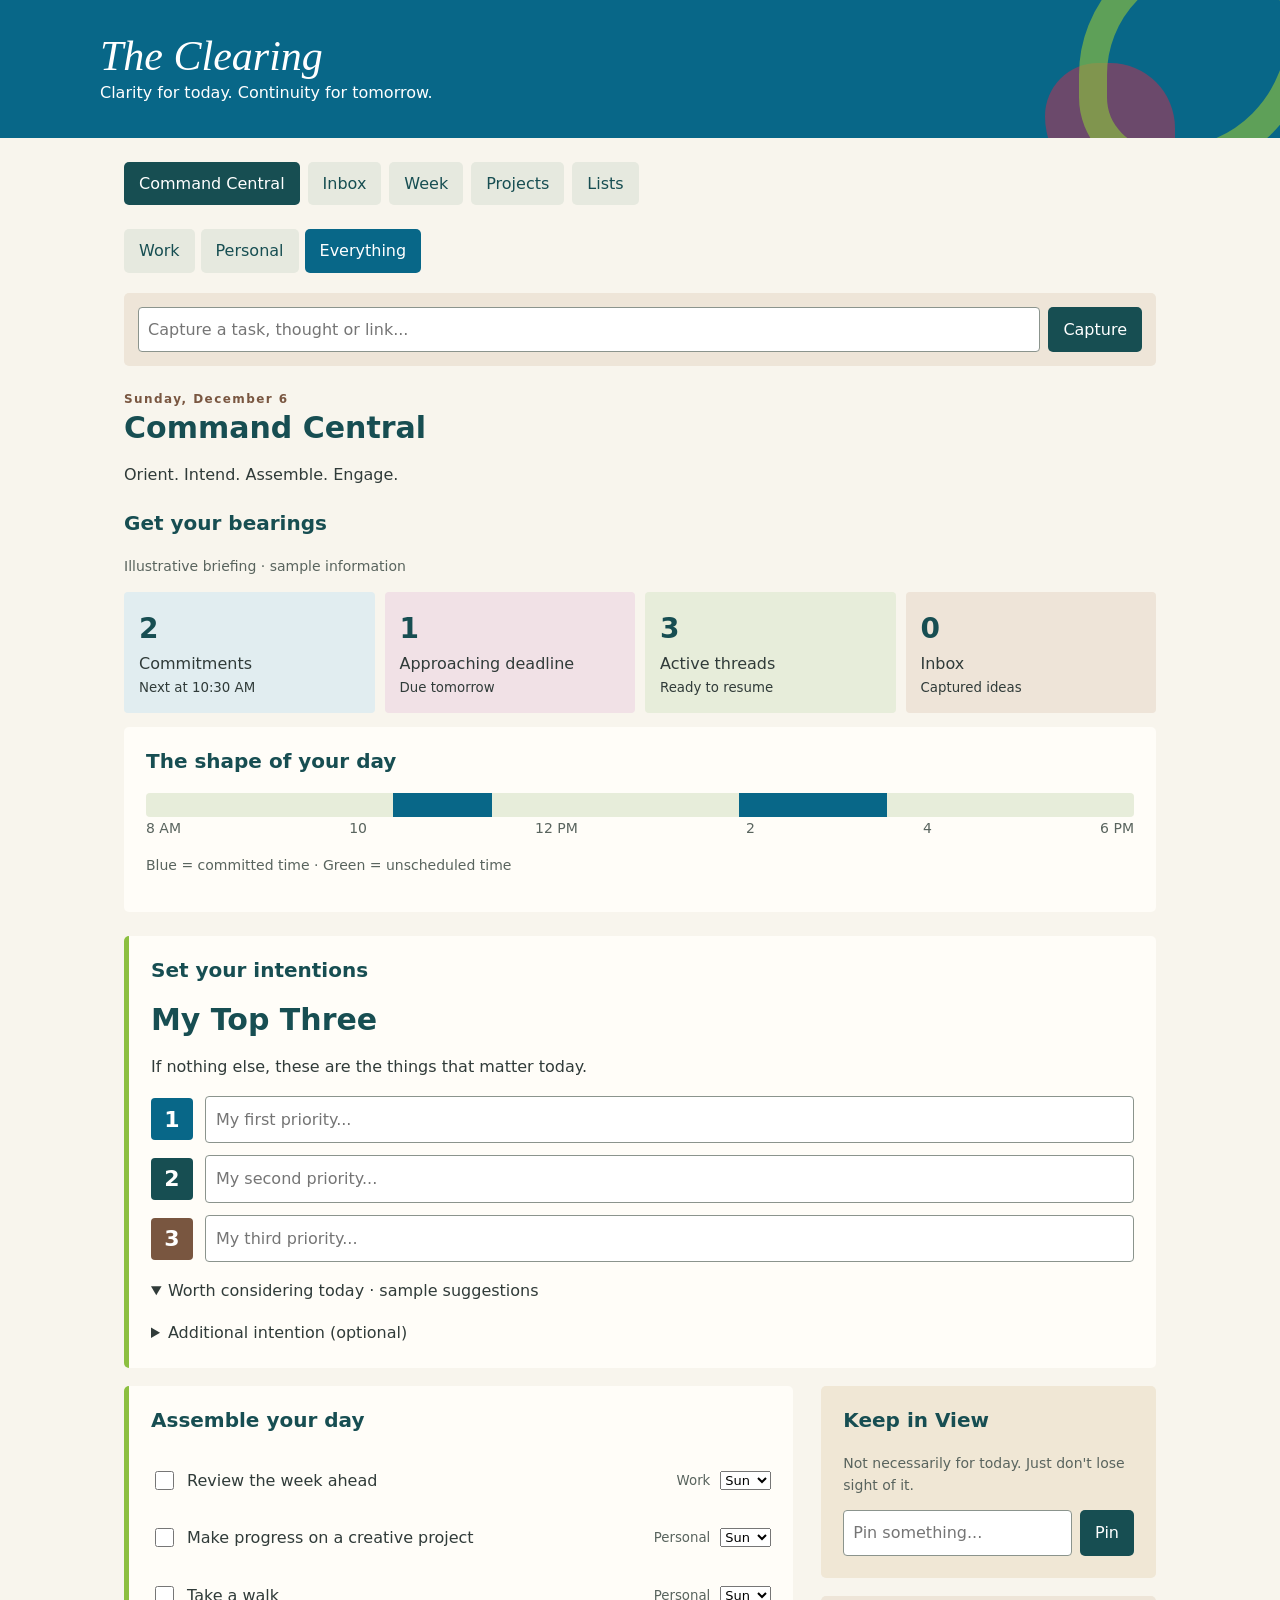
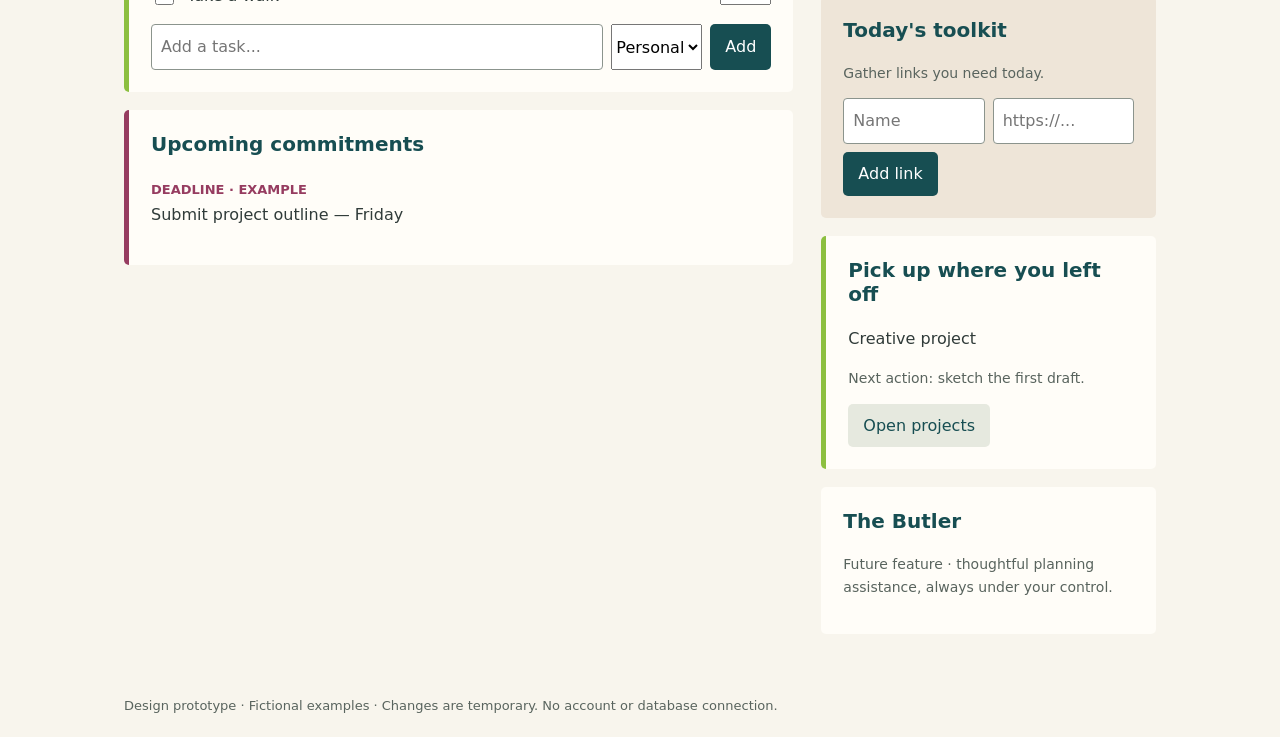
==== commit 1e60be9a: "Add Keep in View pinboard for intentional visibility" ====
--- a/index.html
+++ b/index.html
@@ -1,6 +1,6 @@
 <!doctype html><html lang="en"><meta charset="utf-8"><meta name="viewport" content="width=device-width, initial-scale=1"><title>The Clearing</title><style>
 :root{--blue:#086788;--teal:#174e52;--grass:#8cbf40;--paper:#f8f5ed;--wood:#795640;--plum:#963c60;--ink:#303b39}*{box-sizing:border-box}body{margin:0;background:var(--paper);color:var(--ink);font:16px/1.6 system-ui,sans-serif}header{background:var(--blue);color:white;padding:32px max(24px,calc((100vw - 1080px)/2));position:relative;overflow:hidden}header:after{content:"";position:absolute;width:180px;height:180px;border:28px solid var(--grass);border-radius:60% 40% 65% 35%;right:-35px;top:-60px;opacity:.65;pointer-events:none}h1{font:italic 42px Georgia,serif;margin:0}header p{margin:0}main{max-width:1080px;margin:auto;padding:24px}nav{display:flex;gap:8px;flex-wrap:wrap;margin-bottom:24px}button,input,select{font:inherit}button{cursor:pointer;border:0;padding:9px 15px;background:#e6e9df;color:var(--teal);border-radius:5px}button[aria-current=true],button.primary{background:var(--teal);color:white}button:focus-visible,input:focus-visible,select:focus-visible{outline:3px solid var(--plum);outline-offset:3px}h2,h3{color:var(--teal);line-height:1.2}h2{font-size:30px;margin:0 0 8px}h3{font-size:20px;margin-top:0}.layout{display:grid;grid-template-columns:2fr 1fr;gap:28px}.panel{background:#fffdf8;padding:22px;border-radius:5px;margin-bottom:18px}.accent{border-left:5px solid var(--grass)}.muted{color:#59645e;font-size:14px}.note{background:#eee5d8;color:#513d30}.task{display:flex;align-items:center;gap:10px;padding:8px 0}.task input{width:19px;height:19px;accent-color:var(--teal)}.task:has(input:checked) span{text-decoration:line-through;color:#626962}form{display:flex;gap:8px;flex-wrap:wrap}form input{flex:1;min-width:140px;padding:9px;border:1px solid #8b948d;border-radius:4px;background:white}.week{display:grid;grid-template-columns:repeat(auto-fit,minmax(100px,1fr));gap:8px}.day{background:white;padding:12px;min-height:100px}.tag{color:var(--plum);font-size:13px;font-weight:600}footer{max-width:1080px;margin:auto;padding:20px 24px;color:#59645e;font-size:13px}[hidden]{display:none!important}@media(max-width:650px){.layout{grid-template-columns:1fr}header{padding:24px}h1{font-size:36px}main{padding:16px}}
-header:before{content:"";position:absolute;right:105px;bottom:-55px;width:130px;height:130px;border-radius:45% 55% 35% 65%;background:#963c60;opacity:.7;pointer-events:none}header h1,header p{position:relative;z-index:1}.switch{display:flex;gap:6px;flex-wrap:wrap;margin:0 0 20px}.switch button[aria-pressed=true]{background:var(--blue);color:white}.capturebar{background:#eee5d8;padding:14px;margin-bottom:24px;border-radius:5px}.task small{margin-left:auto;color:#59645e}.task span{overflow-wrap:anywhere}.task select{max-width:110px;font-size:13px}.week .day p{font-size:13px;overflow-wrap:anywhere}.deadline{border-left:5px solid var(--plum)}.eyebrow{letter-spacing:.12em;font-size:12px;font-weight:700;color:var(--wood)}@media(max-width:650px){header:before,header:after{opacity:.25}.task{flex-wrap:wrap}.task small{margin-left:0}}.bearings{margin:24px 0}.signals{display:grid;grid-template-columns:repeat(auto-fit,minmax(135px,1fr));gap:10px}.signal{padding:15px;background:#e1edf0;border-radius:4px}.signal:nth-child(2){background:#f1e1e6}.signal:nth-child(3){background:#e7edda}.signal:nth-child(4){background:#eee4d8}.signal strong{display:block;font-size:28px;color:var(--teal)}.signal small{display:block}.timeline{display:flex;height:24px;background:#e7edda;border-radius:4px;overflow:hidden}.timeline span{background:var(--blue)}.times,.miniweek{display:flex;justify-content:space-between;gap:4px}.miniweek>div{flex:1;text-align:center;padding:6px 2px;font-size:13px}.miniweek .current{background:var(--teal);color:white;border-radius:4px}.intent{width:100%;font:inherit;padding:10px;border:1px solid #8b948d;background:white;border-radius:4px}.toolrow{display:flex;gap:8px;flex-wrap:wrap}.toolrow input{min-width:120px}.priorities{display:grid;gap:12px}.priority{display:flex;align-items:center;gap:12px}.priority span{display:grid;place-items:center;background:var(--blue);color:white;font-size:22px;font-weight:600;width:42px;height:42px;border-radius:4px;flex-shrink:0}.priority:nth-child(2) span{background:var(--teal)}.priority:nth-child(3) span{background:var(--wood)}.priority input{width:100%;min-width:0;font:inherit;padding:10px;border:1px solid #8b948d;border-radius:4px;background:white}</style><header><h1>The Clearing</h1><p>Clarity for today. Continuity for tomorrow.</p></header><main><nav aria-label="Workspace"><button aria-current="true" data-view="today">Command Central</button><button data-view="inbox">Inbox</button><button data-view="week">Week</button><button data-view="projects">Projects</button><button data-view="lists">Lists</button></nav><div class="switch" role="group" aria-label="Workspace filter"><button data-scope="Work" aria-pressed="false">Work</button><button data-scope="Personal" aria-pressed="false">Personal</button><button data-scope="Everything" aria-pressed="true">Everything</button></div><div class="capturebar"><form id="capture"><input aria-label="Capture an idea" placeholder="Capture a task, thought or link..." required><button class="primary">Capture</button></form><div id="notice" role="status" class="muted"></div></div><section id="today"><div class="eyebrow" id="date"></div><h2>Command Central</h2><div id="date" class="muted"></div><p>Orient. Intend. Assemble. Engage.</p><section class="bearings" aria-labelledby="bearings-title"><h3 id="bearings-title">Get your bearings</h3><p class="muted">Illustrative briefing · sample information</p><div class="signals"><div class="signal"><strong>2</strong>Commitments<small>Next at 10:30 AM</small></div><div class="signal"><strong>1</strong>Approaching deadline<small>Due tomorrow</small></div><div class="signal"><strong>3</strong>Active threads<small>Ready to resume</small></div><div class="signal"><strong id="inboxcount">0</strong>Inbox<small>Captured ideas</small></div></div><div class="panel" style="margin-top:14px"><h3>The shape of your day</h3><div class="timeline" role="img" aria-label="Example day: commitments 10:30 to 11:30 AM and 2 to 3:30 PM"><div style="width:25%"></div><span style="width:10%"></span><div style="width:25%"></div><span style="width:15%"></span></div><div class="times muted"><span>8 AM</span><span>10</span><span>12 PM</span><span>2</span><span>4</span><span>6 PM</span></div><p class="muted">Blue = committed time · Green = unscheduled time</p><div class="miniweek" id="miniweek" aria-label="Current week"></div></div></section><div class="panel accent"><h3>Set your intentions</h3><h2>My Top Three</h2><p>If nothing else, these are the things that matter today.</p><div class="priorities"><label class="priority"><span>1</span><input aria-label="Priority 1" placeholder="My first priority..."></label><label class="priority"><span>2</span><input aria-label="Priority 2" placeholder="My second priority..."></label><label class="priority"><span>3</span><input aria-label="Priority 3" placeholder="My third priority..."></label></div><details open style="margin-top:16px"><summary>Worth considering today · sample suggestions</summary><div id="suggestions"></div></details><details style="margin-top:16px"><summary>Additional intention (optional)</summary><label for="intention">How do I want to approach today?</label><textarea id="intention" class="intent" rows="2" placeholder="Give today a direction..."></textarea></details></div><div class="layout"><div><div class="panel accent"><h3>Assemble your day</h3><div id="tasks"></div><form id="taskform"><input aria-label="New task" placeholder="Add a task..." required><select aria-label="Task workspace"><option>Personal</option><option>Work</option></select><button class="primary">Add</button></form></div><div class="panel deadline" data-context="Work"><h3>Upcoming commitments</h3><p><span class="tag">DEADLINE · EXAMPLE</span><br>Submit project outline — Friday</p></div></div><aside><div class="panel note"><h3>Today's toolkit</h3><p class="muted">Gather links you need today.</p><div id="toolkit"></div><form id="toolform" class="toolrow"><input aria-label="Resource name" placeholder="Name" required><input type="url" aria-label="Resource URL" placeholder="https://..." required><button class="primary">Add link</button></form></div><div class="panel accent"><h3>Pick up where you left off</h3><p>Creative project</p><p class="muted">Next action: sketch the first draft.</p><button type="button" id="resume">Open projects</button></div><div class="panel"><h3>The Butler</h3><p class="muted">Future feature · thoughtful planning assistance, always under your control.</p></div></aside></div></section><section id="inbox" hidden><h2>Inbox</h2><p>Capture now. Decide later.</p><div class="panel" id="captures"></div></section><section id="week" hidden><h2>This week</h2><p>Sample planning view</p><div class="week" id="days"></div></section><section id="projects" hidden><h2>Projects</h2><div class="panel accent" data-context="Work"><h3>Creative project</h3><p>Next action: sketch the first draft.</p></div><div class="panel" data-context="Personal"><h3>Home refresh</h3><p>Next action: gather inspiration.</p></div></section><section id="lists" hidden><h2>Lists</h2><div class="panel" data-context="Personal"><h3>Shopping</h3><label class="task"><input type="checkbox"><span>Fresh fruit</span></label><label class="task"><input type="checkbox"><span>Coffee</span></label></div></section></main><footer>Design prototype · Fictional examples · Changes are temporary. No account or database connection.</footer><script>
+header:before{content:"";position:absolute;right:105px;bottom:-55px;width:130px;height:130px;border-radius:45% 55% 35% 65%;background:#963c60;opacity:.7;pointer-events:none}header h1,header p{position:relative;z-index:1}.switch{display:flex;gap:6px;flex-wrap:wrap;margin:0 0 20px}.switch button[aria-pressed=true]{background:var(--blue);color:white}.capturebar{background:#eee5d8;padding:14px;margin-bottom:24px;border-radius:5px}.task small{margin-left:auto;color:#59645e}.task span{overflow-wrap:anywhere}.task select{max-width:110px;font-size:13px}.week .day p{font-size:13px;overflow-wrap:anywhere}.deadline{border-left:5px solid var(--plum)}.eyebrow{letter-spacing:.12em;font-size:12px;font-weight:700;color:var(--wood)}@media(max-width:650px){header:before,header:after{opacity:.25}.task{flex-wrap:wrap}.task small{margin-left:0}}.bearings{margin:24px 0}.signals{display:grid;grid-template-columns:repeat(auto-fit,minmax(135px,1fr));gap:10px}.signal{padding:15px;background:#e1edf0;border-radius:4px}.signal:nth-child(2){background:#f1e1e6}.signal:nth-child(3){background:#e7edda}.signal:nth-child(4){background:#eee4d8}.signal strong{display:block;font-size:28px;color:var(--teal)}.signal small{display:block}.timeline{display:flex;height:24px;background:#e7edda;border-radius:4px;overflow:hidden}.timeline span{background:var(--blue)}.times,.miniweek{display:flex;justify-content:space-between;gap:4px}.miniweek>div{flex:1;text-align:center;padding:6px 2px;font-size:13px}.miniweek .current{background:var(--teal);color:white;border-radius:4px}.intent{width:100%;font:inherit;padding:10px;border:1px solid #8b948d;background:white;border-radius:4px}.toolrow{display:flex;gap:8px;flex-wrap:wrap}.toolrow input{min-width:120px}.priorities{display:grid;gap:12px}.priority{display:flex;align-items:center;gap:12px}.priority span{display:grid;place-items:center;background:var(--blue);color:white;font-size:22px;font-weight:600;width:42px;height:42px;border-radius:4px;flex-shrink:0}.priority:nth-child(2) span{background:var(--teal)}.priority:nth-child(3) span{background:var(--wood)}.priority input{width:100%;min-width:0;font:inherit;padding:10px;border:1px solid #8b948d;border-radius:4px;background:white}.pinboard{background:#f0e7d5}.pinitem{background:#fff7dc;padding:12px;margin:10px 0;display:flex;align-items:start;gap:10px;border-left:3px solid var(--wood);overflow-wrap:anywhere}.pinitem:nth-child(even){background:#e1edf0;border-color:var(--blue)}.pinitem span{flex:1}.pinitem button{padding:4px 8px;font-size:13px}</style><header><h1>The Clearing</h1><p>Clarity for today. Continuity for tomorrow.</p></header><main><nav aria-label="Workspace"><button aria-current="true" data-view="today">Command Central</button><button data-view="inbox">Inbox</button><button data-view="week">Week</button><button data-view="projects">Projects</button><button data-view="lists">Lists</button></nav><div class="switch" role="group" aria-label="Workspace filter"><button data-scope="Work" aria-pressed="false">Work</button><button data-scope="Personal" aria-pressed="false">Personal</button><button data-scope="Everything" aria-pressed="true">Everything</button></div><div class="capturebar"><form id="capture"><input aria-label="Capture an idea" placeholder="Capture a task, thought or link..." required><button class="primary">Capture</button></form><div id="notice" role="status" class="muted"></div></div><section id="today"><div class="eyebrow" id="date"></div><h2>Command Central</h2><div id="date" class="muted"></div><p>Orient. Intend. Assemble. Engage.</p><section class="bearings" aria-labelledby="bearings-title"><h3 id="bearings-title">Get your bearings</h3><p class="muted">Illustrative briefing · sample information</p><div class="signals"><div class="signal"><strong>2</strong>Commitments<small>Next at 10:30 AM</small></div><div class="signal"><strong>1</strong>Approaching deadline<small>Due tomorrow</small></div><div class="signal"><strong>3</strong>Active threads<small>Ready to resume</small></div><div class="signal"><strong id="inboxcount">0</strong>Inbox<small>Captured ideas</small></div></div><div class="panel" style="margin-top:14px"><h3>The shape of your day</h3><div class="timeline" role="img" aria-label="Example day: commitments 10:30 to 11:30 AM and 2 to 3:30 PM"><div style="width:25%"></div><span style="width:10%"></span><div style="width:25%"></div><span style="width:15%"></span></div><div class="times muted"><span>8 AM</span><span>10</span><span>12 PM</span><span>2</span><span>4</span><span>6 PM</span></div><p class="muted">Blue = committed time · Green = unscheduled time</p><div class="miniweek" id="miniweek" aria-label="Current week"></div></div></section><div class="panel accent"><h3>Set your intentions</h3><h2>My Top Three</h2><p>If nothing else, these are the things that matter today.</p><div class="priorities"><label class="priority"><span>1</span><input aria-label="Priority 1" placeholder="My first priority..."></label><label class="priority"><span>2</span><input aria-label="Priority 2" placeholder="My second priority..."></label><label class="priority"><span>3</span><input aria-label="Priority 3" placeholder="My third priority..."></label></div><details open style="margin-top:16px"><summary>Worth considering today · sample suggestions</summary><div id="suggestions"></div></details><details style="margin-top:16px"><summary>Additional intention (optional)</summary><label for="intention">How do I want to approach today?</label><textarea id="intention" class="intent" rows="2" placeholder="Give today a direction..."></textarea></details></div><div class="layout"><div><div class="panel accent"><h3>Assemble your day</h3><div id="tasks"></div><form id="taskform"><input aria-label="New task" placeholder="Add a task..." required><select aria-label="Task workspace"><option>Personal</option><option>Work</option></select><button class="primary">Add</button></form></div><div class="panel deadline" data-context="Work"><h3>Upcoming commitments</h3><p><span class="tag">DEADLINE · EXAMPLE</span><br>Submit project outline — Friday</p></div></div><aside><div class="panel pinboard"><h3>Keep in View</h3><p class="muted">Not necessarily for today. Just don't lose sight of it.</p><div id="pins"></div><form id="pinform"><input aria-label="Something to keep in view" placeholder="Pin something..." required><button class="primary">Pin</button></form></div><div class="panel note"><h3>Today's toolkit</h3><p class="muted">Gather links you need today.</p><div id="toolkit"></div><form id="toolform" class="toolrow"><input aria-label="Resource name" placeholder="Name" required><input type="url" aria-label="Resource URL" placeholder="https://..." required><button class="primary">Add link</button></form></div><div class="panel accent"><h3>Pick up where you left off</h3><p>Creative project</p><p class="muted">Next action: sketch the first draft.</p><button type="button" id="resume">Open projects</button></div><div class="panel"><h3>The Butler</h3><p class="muted">Future feature · thoughtful planning assistance, always under your control.</p></div></aside></div></section><section id="inbox" hidden><h2>Inbox</h2><p>Capture now. Decide later.</p><div class="panel" id="captures"></div></section><section id="week" hidden><h2>This week</h2><p>Sample planning view</p><div class="week" id="days"></div></section><section id="projects" hidden><h2>Projects</h2><div class="panel accent" data-context="Work"><h3>Creative project</h3><p>Next action: sketch the first draft.</p></div><div class="panel" data-context="Personal"><h3>Home refresh</h3><p>Next action: gather inspiration.</p></div></section><section id="lists" hidden><h2>Lists</h2><div class="panel" data-context="Personal"><h3>Shopping</h3><label class="task"><input type="checkbox"><span>Fresh fruit</span></label><label class="task"><input type="checkbox"><span>Coffee</span></label></div></section></main><footer>Design prototype · Fictional examples · Changes are temporary. No account or database connection.</footer><script>
 let scope='Everything';const now=new Date(), today=now.getDay(), monday=new Date(now);monday.setDate(now.getDate()-((today+6)%7));const dayNames=['Mon','Tue','Wed','Thu','Fri','Sat','Sun'];const dateKey=d=>[d.getFullYear(),String(d.getMonth()+1).padStart(2,'0'),String(d.getDate()).padStart(2,'0')].join('-');const dates=dayNames.map((n,i)=>{const d=new Date(monday);d.setDate(monday.getDate()+i);return d});const todayKey=dateKey(now);document.querySelector('#date').textContent=now.toLocaleDateString(undefined,{weekday:'long',month:'long',day:'numeric'});const tasks=[{title:'Review the week ahead',context:'Work',day:todayKey},{title:'Make progress on a creative project',context:'Personal',day:todayKey},{title:'Take a walk',context:'Personal',day:todayKey}];const captures=[];const matches=t=>scope==='Everything'||t.context===scope;function render(){const list=document.querySelector('#tasks');list.replaceChildren();tasks.filter(t=>matches(t)&&t.day===todayKey).forEach(t=>{const row=document.createElement('div');row.className='task';const label=document.createElement('label');label.className='task';const check=document.createElement('input');check.type='checkbox';check.checked=!!t.done;check.onchange=()=>{t.done=check.checked;render()};const title=document.createElement('span');title.textContent=t.title;label.append(check,title);const small=document.createElement('small');small.textContent=t.context;const select=document.createElement('select');select.setAttribute('aria-label','Move '+t.title+' to day');dates.forEach((d,i)=>{const o=document.createElement('option');o.value=dateKey(d);o.textContent=dayNames[i];select.append(o)});select.value=t.day;select.onchange=()=>{t.day=select.value;render()};row.append(label,small,select);list.append(row)});if(!list.children.length)list.textContent='No intentions planned for today.';const week=document.querySelector('#days');week.replaceChildren();dates.forEach((d,i)=>{const el=document.createElement('div');el.className='day';const h=document.createElement('strong');h.textContent=dayNames[i]+' '+d.getDate();el.append(h);tasks.filter(t=>matches(t)&&t.day===dateKey(d)).forEach(t=>{const p=document.createElement('p');p.textContent=(t.done?'✓ ':'')+t.title;const move=document.createElement('select');move.setAttribute('aria-label','Move '+t.title);dates.forEach((dd,j)=>{const o=document.createElement('option');o.value=dateKey(dd);o.textContent=dayNames[j];move.append(o)});move.value=t.day;move.onchange=()=>{t.day=move.value;render()};el.append(p,move)});week.append(el)});const inbox=document.querySelector('#captures');inbox.replaceChildren();captures.forEach(t=>{const p=document.createElement('p');p.textContent=t;inbox.append(p)});if(!captures.length)inbox.textContent='Nothing captured yet.';document.querySelectorAll('[data-context]').forEach(el=>el.hidden=scope!=='Everything'&&el.dataset.context!==scope)}
 document.querySelector('#taskform').onsubmit=e=>{e.preventDefault();const title=e.target.querySelector('input').value.trim();if(!title)return;tasks.push({title,context:e.target.querySelector('select').value,day:todayKey});e.target.querySelector('input').value='';render()};document.querySelector('#capture').onsubmit=e=>{e.preventDefault();const t=e.target.querySelector('input').value.trim();if(!t)return;captures.push(t);e.target.reset();document.querySelector('#notice').textContent='Captured in your temporary inbox.';render()};document.querySelectorAll('[data-scope]').forEach(b=>b.onclick=()=>{scope=b.dataset.scope;document.querySelectorAll('[data-scope]').forEach(n=>n.setAttribute('aria-pressed',String(n===b)));if(scope!=='Everything')document.querySelector('#taskform select').value=scope;render()});document.querySelectorAll('nav button').forEach(b=>b.onclick=()=>{document.querySelectorAll('main > section').forEach(s=>s.hidden=s.id!==b.dataset.view);document.querySelectorAll('nav button').forEach(n=>n.setAttribute('aria-current',String(n===b)))});render();
 </script></html>
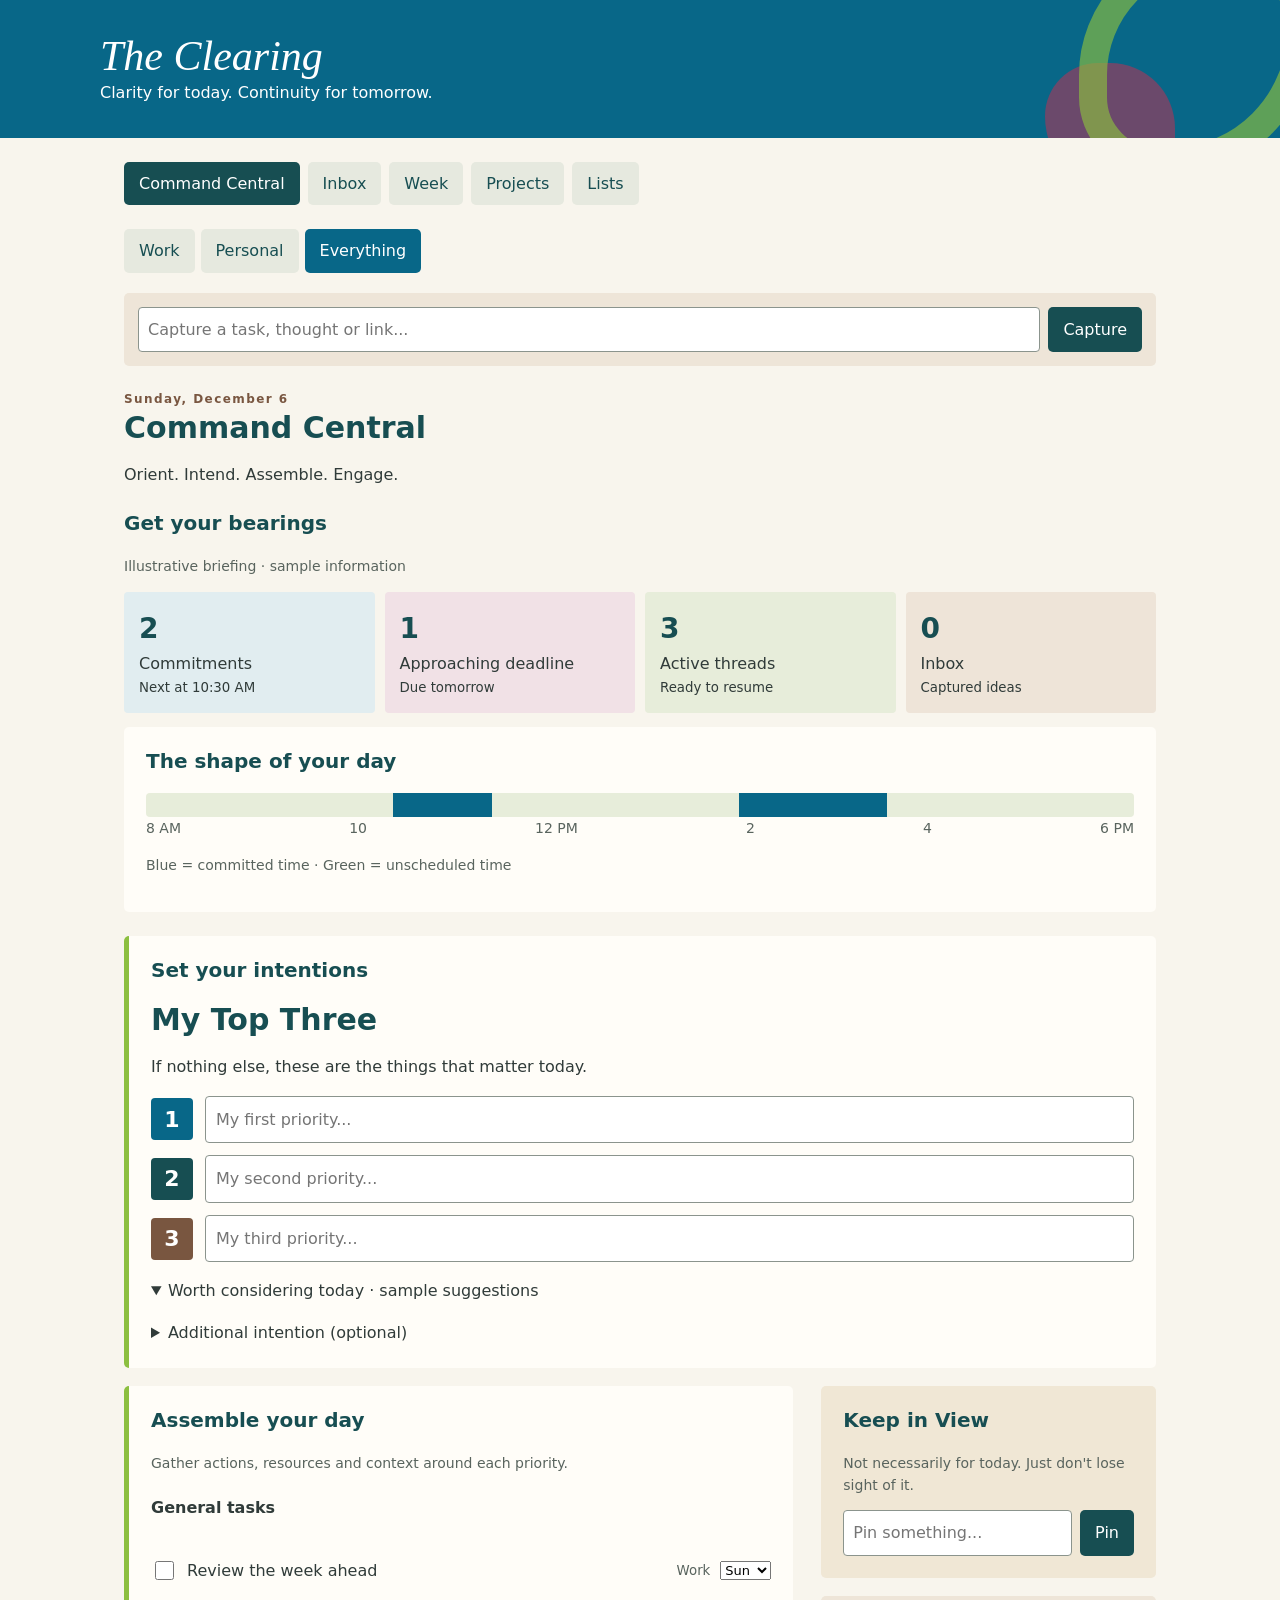
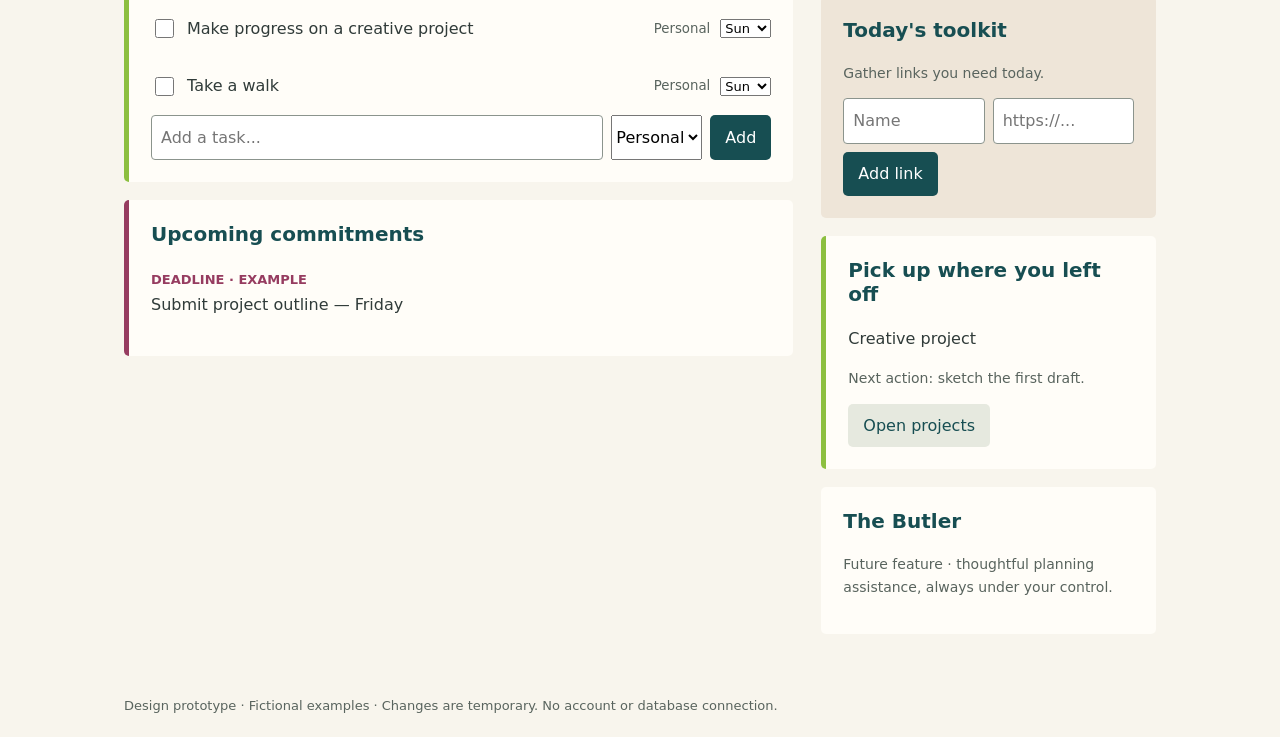
==== commit 23cab2d5: "Prototype collapsible priority workspaces" ====
--- a/index.html
+++ b/index.html
@@ -1,6 +1,6 @@
 <!doctype html><html lang="en"><meta charset="utf-8"><meta name="viewport" content="width=device-width, initial-scale=1"><title>The Clearing</title><style>
 :root{--blue:#086788;--teal:#174e52;--grass:#8cbf40;--paper:#f8f5ed;--wood:#795640;--plum:#963c60;--ink:#303b39}*{box-sizing:border-box}body{margin:0;background:var(--paper);color:var(--ink);font:16px/1.6 system-ui,sans-serif}header{background:var(--blue);color:white;padding:32px max(24px,calc((100vw - 1080px)/2));position:relative;overflow:hidden}header:after{content:"";position:absolute;width:180px;height:180px;border:28px solid var(--grass);border-radius:60% 40% 65% 35%;right:-35px;top:-60px;opacity:.65;pointer-events:none}h1{font:italic 42px Georgia,serif;margin:0}header p{margin:0}main{max-width:1080px;margin:auto;padding:24px}nav{display:flex;gap:8px;flex-wrap:wrap;margin-bottom:24px}button,input,select{font:inherit}button{cursor:pointer;border:0;padding:9px 15px;background:#e6e9df;color:var(--teal);border-radius:5px}button[aria-current=true],button.primary{background:var(--teal);color:white}button:focus-visible,input:focus-visible,select:focus-visible{outline:3px solid var(--plum);outline-offset:3px}h2,h3{color:var(--teal);line-height:1.2}h2{font-size:30px;margin:0 0 8px}h3{font-size:20px;margin-top:0}.layout{display:grid;grid-template-columns:2fr 1fr;gap:28px}.panel{background:#fffdf8;padding:22px;border-radius:5px;margin-bottom:18px}.accent{border-left:5px solid var(--grass)}.muted{color:#59645e;font-size:14px}.note{background:#eee5d8;color:#513d30}.task{display:flex;align-items:center;gap:10px;padding:8px 0}.task input{width:19px;height:19px;accent-color:var(--teal)}.task:has(input:checked) span{text-decoration:line-through;color:#626962}form{display:flex;gap:8px;flex-wrap:wrap}form input{flex:1;min-width:140px;padding:9px;border:1px solid #8b948d;border-radius:4px;background:white}.week{display:grid;grid-template-columns:repeat(auto-fit,minmax(100px,1fr));gap:8px}.day{background:white;padding:12px;min-height:100px}.tag{color:var(--plum);font-size:13px;font-weight:600}footer{max-width:1080px;margin:auto;padding:20px 24px;color:#59645e;font-size:13px}[hidden]{display:none!important}@media(max-width:650px){.layout{grid-template-columns:1fr}header{padding:24px}h1{font-size:36px}main{padding:16px}}
-header:before{content:"";position:absolute;right:105px;bottom:-55px;width:130px;height:130px;border-radius:45% 55% 35% 65%;background:#963c60;opacity:.7;pointer-events:none}header h1,header p{position:relative;z-index:1}.switch{display:flex;gap:6px;flex-wrap:wrap;margin:0 0 20px}.switch button[aria-pressed=true]{background:var(--blue);color:white}.capturebar{background:#eee5d8;padding:14px;margin-bottom:24px;border-radius:5px}.task small{margin-left:auto;color:#59645e}.task span{overflow-wrap:anywhere}.task select{max-width:110px;font-size:13px}.week .day p{font-size:13px;overflow-wrap:anywhere}.deadline{border-left:5px solid var(--plum)}.eyebrow{letter-spacing:.12em;font-size:12px;font-weight:700;color:var(--wood)}@media(max-width:650px){header:before,header:after{opacity:.25}.task{flex-wrap:wrap}.task small{margin-left:0}}.bearings{margin:24px 0}.signals{display:grid;grid-template-columns:repeat(auto-fit,minmax(135px,1fr));gap:10px}.signal{padding:15px;background:#e1edf0;border-radius:4px}.signal:nth-child(2){background:#f1e1e6}.signal:nth-child(3){background:#e7edda}.signal:nth-child(4){background:#eee4d8}.signal strong{display:block;font-size:28px;color:var(--teal)}.signal small{display:block}.timeline{display:flex;height:24px;background:#e7edda;border-radius:4px;overflow:hidden}.timeline span{background:var(--blue)}.times,.miniweek{display:flex;justify-content:space-between;gap:4px}.miniweek>div{flex:1;text-align:center;padding:6px 2px;font-size:13px}.miniweek .current{background:var(--teal);color:white;border-radius:4px}.intent{width:100%;font:inherit;padding:10px;border:1px solid #8b948d;background:white;border-radius:4px}.toolrow{display:flex;gap:8px;flex-wrap:wrap}.toolrow input{min-width:120px}.priorities{display:grid;gap:12px}.priority{display:flex;align-items:center;gap:12px}.priority span{display:grid;place-items:center;background:var(--blue);color:white;font-size:22px;font-weight:600;width:42px;height:42px;border-radius:4px;flex-shrink:0}.priority:nth-child(2) span{background:var(--teal)}.priority:nth-child(3) span{background:var(--wood)}.priority input{width:100%;min-width:0;font:inherit;padding:10px;border:1px solid #8b948d;border-radius:4px;background:white}.pinboard{background:#f0e7d5}.pinitem{background:#fff7dc;padding:12px;margin:10px 0;display:flex;align-items:start;gap:10px;border-left:3px solid var(--wood);overflow-wrap:anywhere}.pinitem:nth-child(even){background:#e1edf0;border-color:var(--blue)}.pinitem span{flex:1}.pinitem button{padding:4px 8px;font-size:13px}</style><header><h1>The Clearing</h1><p>Clarity for today. Continuity for tomorrow.</p></header><main><nav aria-label="Workspace"><button aria-current="true" data-view="today">Command Central</button><button data-view="inbox">Inbox</button><button data-view="week">Week</button><button data-view="projects">Projects</button><button data-view="lists">Lists</button></nav><div class="switch" role="group" aria-label="Workspace filter"><button data-scope="Work" aria-pressed="false">Work</button><button data-scope="Personal" aria-pressed="false">Personal</button><button data-scope="Everything" aria-pressed="true">Everything</button></div><div class="capturebar"><form id="capture"><input aria-label="Capture an idea" placeholder="Capture a task, thought or link..." required><button class="primary">Capture</button></form><div id="notice" role="status" class="muted"></div></div><section id="today"><div class="eyebrow" id="date"></div><h2>Command Central</h2><div id="date" class="muted"></div><p>Orient. Intend. Assemble. Engage.</p><section class="bearings" aria-labelledby="bearings-title"><h3 id="bearings-title">Get your bearings</h3><p class="muted">Illustrative briefing · sample information</p><div class="signals"><div class="signal"><strong>2</strong>Commitments<small>Next at 10:30 AM</small></div><div class="signal"><strong>1</strong>Approaching deadline<small>Due tomorrow</small></div><div class="signal"><strong>3</strong>Active threads<small>Ready to resume</small></div><div class="signal"><strong id="inboxcount">0</strong>Inbox<small>Captured ideas</small></div></div><div class="panel" style="margin-top:14px"><h3>The shape of your day</h3><div class="timeline" role="img" aria-label="Example day: commitments 10:30 to 11:30 AM and 2 to 3:30 PM"><div style="width:25%"></div><span style="width:10%"></span><div style="width:25%"></div><span style="width:15%"></span></div><div class="times muted"><span>8 AM</span><span>10</span><span>12 PM</span><span>2</span><span>4</span><span>6 PM</span></div><p class="muted">Blue = committed time · Green = unscheduled time</p><div class="miniweek" id="miniweek" aria-label="Current week"></div></div></section><div class="panel accent"><h3>Set your intentions</h3><h2>My Top Three</h2><p>If nothing else, these are the things that matter today.</p><div class="priorities"><label class="priority"><span>1</span><input aria-label="Priority 1" placeholder="My first priority..."></label><label class="priority"><span>2</span><input aria-label="Priority 2" placeholder="My second priority..."></label><label class="priority"><span>3</span><input aria-label="Priority 3" placeholder="My third priority..."></label></div><details open style="margin-top:16px"><summary>Worth considering today · sample suggestions</summary><div id="suggestions"></div></details><details style="margin-top:16px"><summary>Additional intention (optional)</summary><label for="intention">How do I want to approach today?</label><textarea id="intention" class="intent" rows="2" placeholder="Give today a direction..."></textarea></details></div><div class="layout"><div><div class="panel accent"><h3>Assemble your day</h3><div id="tasks"></div><form id="taskform"><input aria-label="New task" placeholder="Add a task..." required><select aria-label="Task workspace"><option>Personal</option><option>Work</option></select><button class="primary">Add</button></form></div><div class="panel deadline" data-context="Work"><h3>Upcoming commitments</h3><p><span class="tag">DEADLINE · EXAMPLE</span><br>Submit project outline — Friday</p></div></div><aside><div class="panel pinboard"><h3>Keep in View</h3><p class="muted">Not necessarily for today. Just don't lose sight of it.</p><div id="pins"></div><form id="pinform"><input aria-label="Something to keep in view" placeholder="Pin something..." required><button class="primary">Pin</button></form></div><div class="panel note"><h3>Today's toolkit</h3><p class="muted">Gather links you need today.</p><div id="toolkit"></div><form id="toolform" class="toolrow"><input aria-label="Resource name" placeholder="Name" required><input type="url" aria-label="Resource URL" placeholder="https://..." required><button class="primary">Add link</button></form></div><div class="panel accent"><h3>Pick up where you left off</h3><p>Creative project</p><p class="muted">Next action: sketch the first draft.</p><button type="button" id="resume">Open projects</button></div><div class="panel"><h3>The Butler</h3><p class="muted">Future feature · thoughtful planning assistance, always under your control.</p></div></aside></div></section><section id="inbox" hidden><h2>Inbox</h2><p>Capture now. Decide later.</p><div class="panel" id="captures"></div></section><section id="week" hidden><h2>This week</h2><p>Sample planning view</p><div class="week" id="days"></div></section><section id="projects" hidden><h2>Projects</h2><div class="panel accent" data-context="Work"><h3>Creative project</h3><p>Next action: sketch the first draft.</p></div><div class="panel" data-context="Personal"><h3>Home refresh</h3><p>Next action: gather inspiration.</p></div></section><section id="lists" hidden><h2>Lists</h2><div class="panel" data-context="Personal"><h3>Shopping</h3><label class="task"><input type="checkbox"><span>Fresh fruit</span></label><label class="task"><input type="checkbox"><span>Coffee</span></label></div></section></main><footer>Design prototype · Fictional examples · Changes are temporary. No account or database connection.</footer><script>
+header:before{content:"";position:absolute;right:105px;bottom:-55px;width:130px;height:130px;border-radius:45% 55% 35% 65%;background:#963c60;opacity:.7;pointer-events:none}header h1,header p{position:relative;z-index:1}.switch{display:flex;gap:6px;flex-wrap:wrap;margin:0 0 20px}.switch button[aria-pressed=true]{background:var(--blue);color:white}.capturebar{background:#eee5d8;padding:14px;margin-bottom:24px;border-radius:5px}.task small{margin-left:auto;color:#59645e}.task span{overflow-wrap:anywhere}.task select{max-width:110px;font-size:13px}.week .day p{font-size:13px;overflow-wrap:anywhere}.deadline{border-left:5px solid var(--plum)}.eyebrow{letter-spacing:.12em;font-size:12px;font-weight:700;color:var(--wood)}@media(max-width:650px){header:before,header:after{opacity:.25}.task{flex-wrap:wrap}.task small{margin-left:0}}.bearings{margin:24px 0}.signals{display:grid;grid-template-columns:repeat(auto-fit,minmax(135px,1fr));gap:10px}.signal{padding:15px;background:#e1edf0;border-radius:4px}.signal:nth-child(2){background:#f1e1e6}.signal:nth-child(3){background:#e7edda}.signal:nth-child(4){background:#eee4d8}.signal strong{display:block;font-size:28px;color:var(--teal)}.signal small{display:block}.timeline{display:flex;height:24px;background:#e7edda;border-radius:4px;overflow:hidden}.timeline span{background:var(--blue)}.times,.miniweek{display:flex;justify-content:space-between;gap:4px}.miniweek>div{flex:1;text-align:center;padding:6px 2px;font-size:13px}.miniweek .current{background:var(--teal);color:white;border-radius:4px}.intent{width:100%;font:inherit;padding:10px;border:1px solid #8b948d;background:white;border-radius:4px}.toolrow{display:flex;gap:8px;flex-wrap:wrap}.toolrow input{min-width:120px}.priorities{display:grid;gap:12px}.priority{display:flex;align-items:center;gap:12px}.priority span{display:grid;place-items:center;background:var(--blue);color:white;font-size:22px;font-weight:600;width:42px;height:42px;border-radius:4px;flex-shrink:0}.priority:nth-child(2) span{background:var(--teal)}.priority:nth-child(3) span{background:var(--wood)}.priority input{width:100%;min-width:0;font:inherit;padding:10px;border:1px solid #8b948d;border-radius:4px;background:white}.pinboard{background:#f0e7d5}.pinitem{background:#fff7dc;padding:12px;margin:10px 0;display:flex;align-items:start;gap:10px;border-left:3px solid var(--wood);overflow-wrap:anywhere}.pinitem:nth-child(even){background:#e1edf0;border-color:var(--blue)}.pinitem span{flex:1}.pinitem button{padding:4px 8px;font-size:13px}.workgroup{padding:12px;background:#e7edda;margin:12px 0;border-radius:4px}.workgroup summary{font-weight:600;cursor:pointer;color:var(--teal)}.workgroup form,.workgroup textarea{margin-top:10px}</style><header><h1>The Clearing</h1><p>Clarity for today. Continuity for tomorrow.</p></header><main><nav aria-label="Workspace"><button aria-current="true" data-view="today">Command Central</button><button data-view="inbox">Inbox</button><button data-view="week">Week</button><button data-view="projects">Projects</button><button data-view="lists">Lists</button></nav><div class="switch" role="group" aria-label="Workspace filter"><button data-scope="Work" aria-pressed="false">Work</button><button data-scope="Personal" aria-pressed="false">Personal</button><button data-scope="Everything" aria-pressed="true">Everything</button></div><div class="capturebar"><form id="capture"><input aria-label="Capture an idea" placeholder="Capture a task, thought or link..." required><button class="primary">Capture</button></form><div id="notice" role="status" class="muted"></div></div><section id="today"><div class="eyebrow" id="date"></div><h2>Command Central</h2><div id="date" class="muted"></div><p>Orient. Intend. Assemble. Engage.</p><section class="bearings" aria-labelledby="bearings-title"><h3 id="bearings-title">Get your bearings</h3><p class="muted">Illustrative briefing · sample information</p><div class="signals"><div class="signal"><strong>2</strong>Commitments<small>Next at 10:30 AM</small></div><div class="signal"><strong>1</strong>Approaching deadline<small>Due tomorrow</small></div><div class="signal"><strong>3</strong>Active threads<small>Ready to resume</small></div><div class="signal"><strong id="inboxcount">0</strong>Inbox<small>Captured ideas</small></div></div><div class="panel" style="margin-top:14px"><h3>The shape of your day</h3><div class="timeline" role="img" aria-label="Example day: commitments 10:30 to 11:30 AM and 2 to 3:30 PM"><div style="width:25%"></div><span style="width:10%"></span><div style="width:25%"></div><span style="width:15%"></span></div><div class="times muted"><span>8 AM</span><span>10</span><span>12 PM</span><span>2</span><span>4</span><span>6 PM</span></div><p class="muted">Blue = committed time · Green = unscheduled time</p><div class="miniweek" id="miniweek" aria-label="Current week"></div></div></section><div class="panel accent"><h3>Set your intentions</h3><h2>My Top Three</h2><p>If nothing else, these are the things that matter today.</p><div class="priorities"><label class="priority"><span>1</span><input aria-label="Priority 1" placeholder="My first priority..."></label><label class="priority"><span>2</span><input aria-label="Priority 2" placeholder="My second priority..."></label><label class="priority"><span>3</span><input aria-label="Priority 3" placeholder="My third priority..."></label></div><details open style="margin-top:16px"><summary>Worth considering today · sample suggestions</summary><div id="suggestions"></div></details><details style="margin-top:16px"><summary>Additional intention (optional)</summary><label for="intention">How do I want to approach today?</label><textarea id="intention" class="intent" rows="2" placeholder="Give today a direction..."></textarea></details></div><div class="layout"><div><div class="panel accent"><h3>Assemble your day</h3><p class="muted">Gather actions, resources and context around each priority.</p><div id="priorityworkspaces"></div><h4>General tasks</h4><div id="tasks"></div><form id="taskform"><input aria-label="New task" placeholder="Add a task..." required><select aria-label="Task workspace"><option>Personal</option><option>Work</option></select><button class="primary">Add</button></form></div><div class="panel deadline" data-context="Work"><h3>Upcoming commitments</h3><p><span class="tag">DEADLINE · EXAMPLE</span><br>Submit project outline — Friday</p></div></div><aside><div class="panel pinboard"><h3>Keep in View</h3><p class="muted">Not necessarily for today. Just don't lose sight of it.</p><div id="pins"></div><form id="pinform"><input aria-label="Something to keep in view" placeholder="Pin something..." required><button class="primary">Pin</button></form></div><div class="panel note"><h3>Today's toolkit</h3><p class="muted">Gather links you need today.</p><div id="toolkit"></div><form id="toolform" class="toolrow"><input aria-label="Resource name" placeholder="Name" required><input type="url" aria-label="Resource URL" placeholder="https://..." required><button class="primary">Add link</button></form></div><div class="panel accent"><h3>Pick up where you left off</h3><p>Creative project</p><p class="muted">Next action: sketch the first draft.</p><button type="button" id="resume">Open projects</button></div><div class="panel"><h3>The Butler</h3><p class="muted">Future feature · thoughtful planning assistance, always under your control.</p></div></aside></div></section><section id="inbox" hidden><h2>Inbox</h2><p>Capture now. Decide later.</p><div class="panel" id="captures"></div></section><section id="week" hidden><h2>This week</h2><p>Sample planning view</p><div class="week" id="days"></div></section><section id="projects" hidden><h2>Projects</h2><div class="panel accent" data-context="Work"><h3>Creative project</h3><p>Next action: sketch the first draft.</p></div><div class="panel" data-context="Personal"><h3>Home refresh</h3><p>Next action: gather inspiration.</p></div></section><section id="lists" hidden><h2>Lists</h2><div class="panel" data-context="Personal"><h3>Shopping</h3><label class="task"><input type="checkbox"><span>Fresh fruit</span></label><label class="task"><input type="checkbox"><span>Coffee</span></label></div></section></main><footer>Design prototype · Fictional examples · Changes are temporary. No account or database connection.</footer><script>
 let scope='Everything';const now=new Date(), today=now.getDay(), monday=new Date(now);monday.setDate(now.getDate()-((today+6)%7));const dayNames=['Mon','Tue','Wed','Thu','Fri','Sat','Sun'];const dateKey=d=>[d.getFullYear(),String(d.getMonth()+1).padStart(2,'0'),String(d.getDate()).padStart(2,'0')].join('-');const dates=dayNames.map((n,i)=>{const d=new Date(monday);d.setDate(monday.getDate()+i);return d});const todayKey=dateKey(now);document.querySelector('#date').textContent=now.toLocaleDateString(undefined,{weekday:'long',month:'long',day:'numeric'});const tasks=[{title:'Review the week ahead',context:'Work',day:todayKey},{title:'Make progress on a creative project',context:'Personal',day:todayKey},{title:'Take a walk',context:'Personal',day:todayKey}];const captures=[];const matches=t=>scope==='Everything'||t.context===scope;function render(){const list=document.querySelector('#tasks');list.replaceChildren();tasks.filter(t=>matches(t)&&t.day===todayKey).forEach(t=>{const row=document.createElement('div');row.className='task';const label=document.createElement('label');label.className='task';const check=document.createElement('input');check.type='checkbox';check.checked=!!t.done;check.onchange=()=>{t.done=check.checked;render()};const title=document.createElement('span');title.textContent=t.title;label.append(check,title);const small=document.createElement('small');small.textContent=t.context;const select=document.createElement('select');select.setAttribute('aria-label','Move '+t.title+' to day');dates.forEach((d,i)=>{const o=document.createElement('option');o.value=dateKey(d);o.textContent=dayNames[i];select.append(o)});select.value=t.day;select.onchange=()=>{t.day=select.value;render()};row.append(label,small,select);list.append(row)});if(!list.children.length)list.textContent='No intentions planned for today.';const week=document.querySelector('#days');week.replaceChildren();dates.forEach((d,i)=>{const el=document.createElement('div');el.className='day';const h=document.createElement('strong');h.textContent=dayNames[i]+' '+d.getDate();el.append(h);tasks.filter(t=>matches(t)&&t.day===dateKey(d)).forEach(t=>{const p=document.createElement('p');p.textContent=(t.done?'✓ ':'')+t.title;const move=document.createElement('select');move.setAttribute('aria-label','Move '+t.title);dates.forEach((dd,j)=>{const o=document.createElement('option');o.value=dateKey(dd);o.textContent=dayNames[j];move.append(o)});move.value=t.day;move.onchange=()=>{t.day=move.value;render()};el.append(p,move)});week.append(el)});const inbox=document.querySelector('#captures');inbox.replaceChildren();captures.forEach(t=>{const p=document.createElement('p');p.textContent=t;inbox.append(p)});if(!captures.length)inbox.textContent='Nothing captured yet.';document.querySelectorAll('[data-context]').forEach(el=>el.hidden=scope!=='Everything'&&el.dataset.context!==scope)}
 document.querySelector('#taskform').onsubmit=e=>{e.preventDefault();const title=e.target.querySelector('input').value.trim();if(!title)return;tasks.push({title,context:e.target.querySelector('select').value,day:todayKey});e.target.querySelector('input').value='';render()};document.querySelector('#capture').onsubmit=e=>{e.preventDefault();const t=e.target.querySelector('input').value.trim();if(!t)return;captures.push(t);e.target.reset();document.querySelector('#notice').textContent='Captured in your temporary inbox.';render()};document.querySelectorAll('[data-scope]').forEach(b=>b.onclick=()=>{scope=b.dataset.scope;document.querySelectorAll('[data-scope]').forEach(n=>n.setAttribute('aria-pressed',String(n===b)));if(scope!=='Everything')document.querySelector('#taskform select').value=scope;render()});document.querySelectorAll('nav button').forEach(b=>b.onclick=()=>{document.querySelectorAll('main > section').forEach(s=>s.hidden=s.id!==b.dataset.view);document.querySelectorAll('nav button').forEach(n=>n.setAttribute('aria-current',String(n===b)))});render();
-</script></html>+const workspaces=document.querySelector('#priorityworkspaces');const groups=priorityInputs.map((input,i)=>{const d=document.createElement('details');d.className='workgroup';const summary=document.createElement('summary');d.append(summary);const list=document.createElement('div');d.append(list);const form=document.createElement('form');const task=document.createElement('input');task.placeholder='Add next action';task.setAttribute('aria-label','Next action for priority '+(i+1));task.required=true;const add=document.createElement('button');add.textContent='Add';form.append(task,add);form.onsubmit=e=>{e.preventDefault();if(!task.value.trim())return;const l=document.createElement('label');l.className='task';const check=document.createElement('input');check.type='checkbox';const s=document.createElement('span');s.textContent=task.value;l.append(check,s);list.append(l);form.reset()};d.append(form);const note=document.createElement('textarea');note.className='intent';note.placeholder='Working notes or where I left off';note.setAttribute('aria-label','Working notes for priority '+(i+1));d.append(note);const links=document.createElement('div');d.append(links);const lf=document.createElement('form');const name=document.createElement('input');name.placeholder='Resource name';name.setAttribute('aria-label','Resource name');name.required=true;const url=document.createElement('input');url.type='url';url.placeholder='https://...';url.setAttribute('aria-label','Resource URL');url.required=true;const lb=document.createElement('button');lb.textContent='Add link';lf.append(name,url,lb);lf.onsubmit=e=>{e.preventDefault();const u=new URL(url.value);if(!['http:','https:'].includes(u.protocol))return;const a=document.createElement('a');a.href=u.href;a.textContent=name.value;a.target='_blank';a.rel='noopener noreferrer';const p=document.createElement('p');p.append(a);links.append(p);lf.reset()};d.append(lf);workspaces.append(d);return {d,summary,input}});function syncGroups(){groups.forEach(({d,summary,input},i)=>{summary.textContent=(i+1)+'. '+(input.value.trim()||'Unassigned priority');d.hidden=!input.value.trim()})}priorityInputs.forEach(x=>x.addEventListener('input',syncGroups));document.querySelector('#suggestions').addEventListener('click',syncGroups);syncGroups();</script></html>
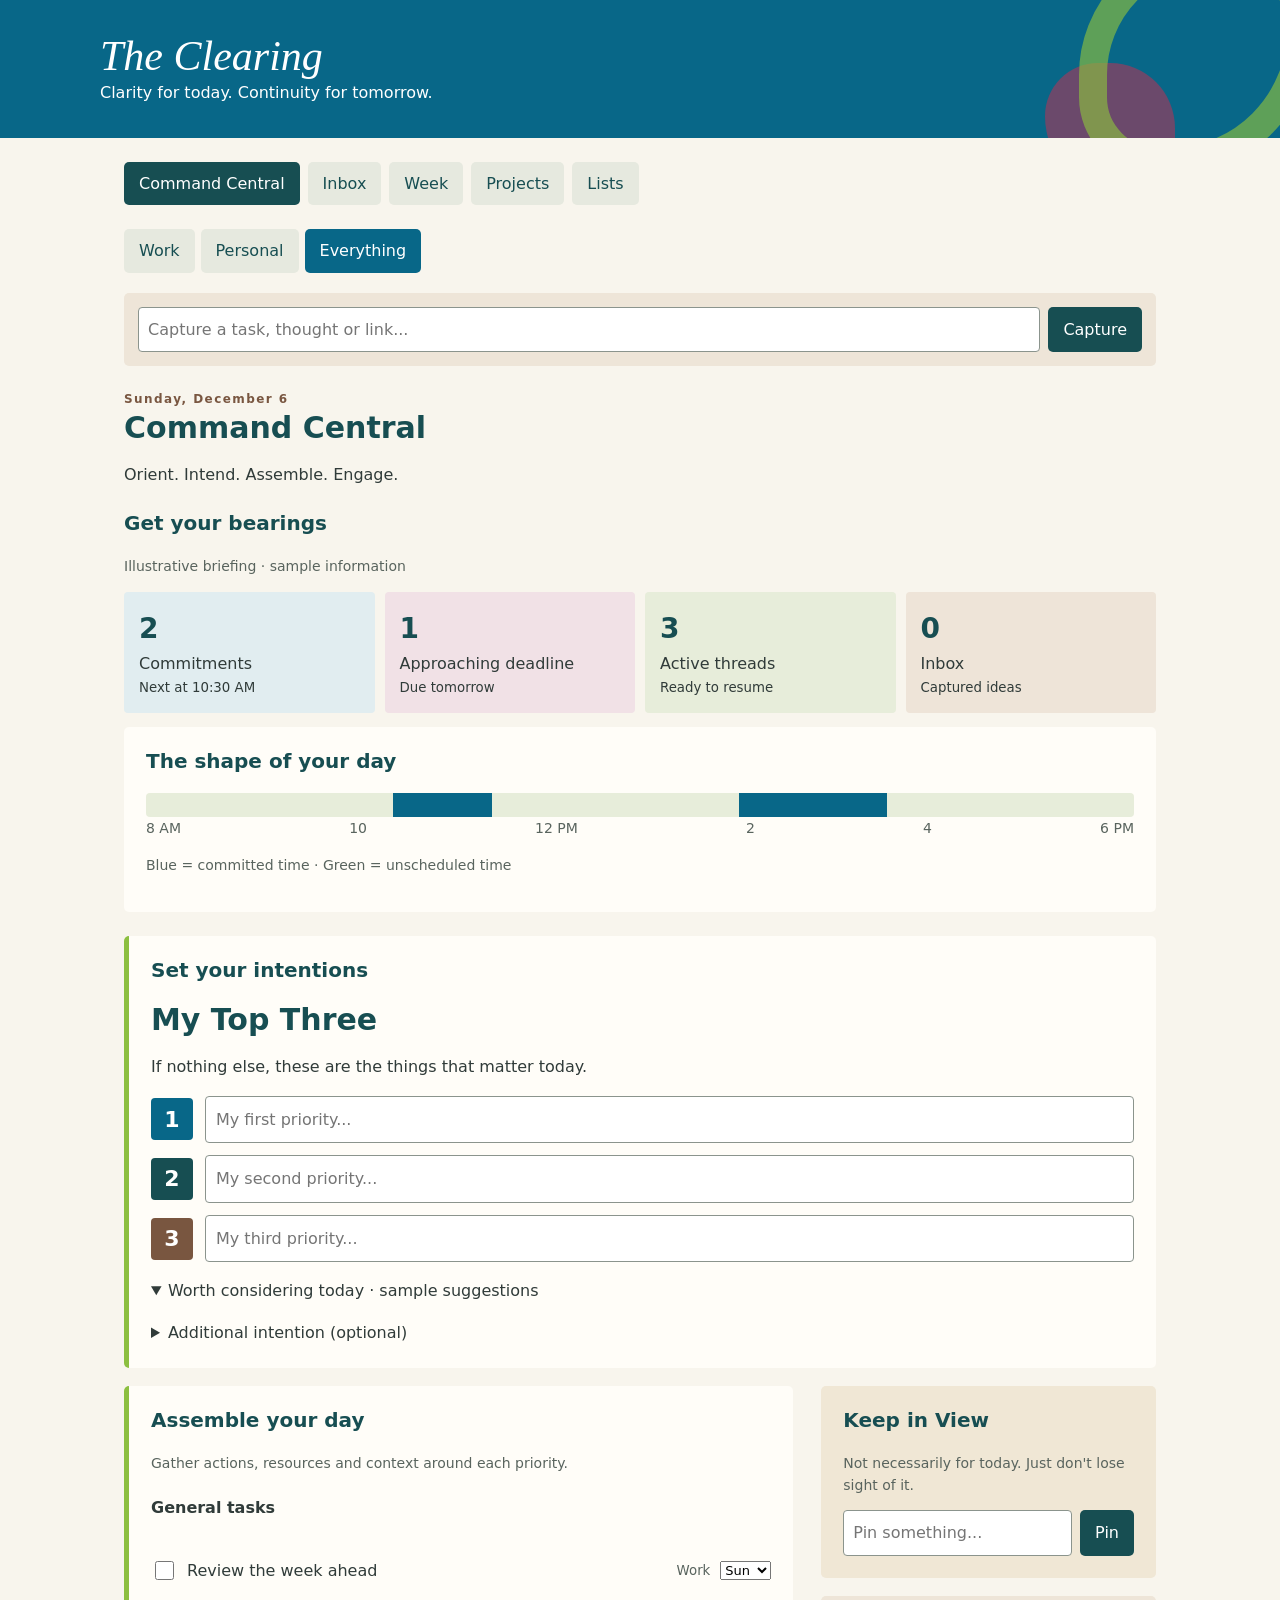
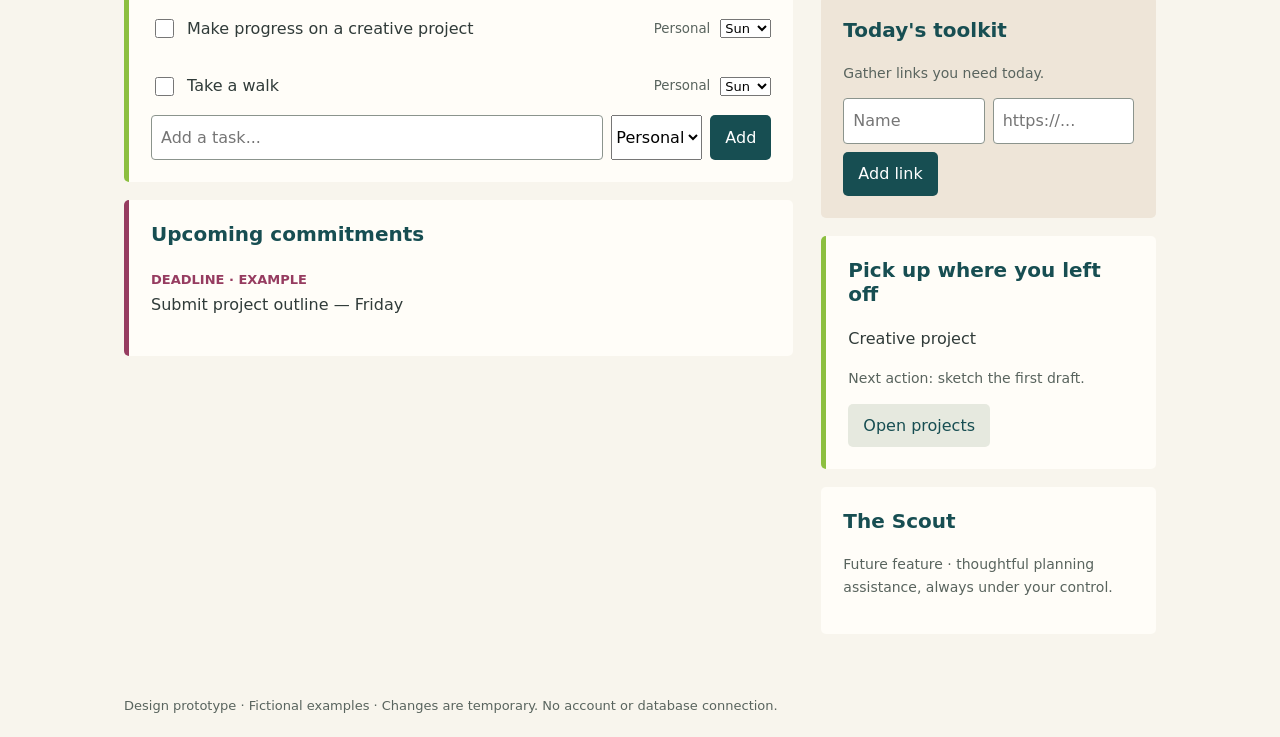
==== commit ec51163a: "Name the AI companion Scout" ====
--- a/index.html
+++ b/index.html
@@ -1,6 +1,6 @@
 <!doctype html><html lang="en"><meta charset="utf-8"><meta name="viewport" content="width=device-width, initial-scale=1"><title>The Clearing</title><style>
 :root{--blue:#086788;--teal:#174e52;--grass:#8cbf40;--paper:#f8f5ed;--wood:#795640;--plum:#963c60;--ink:#303b39}*{box-sizing:border-box}body{margin:0;background:var(--paper);color:var(--ink);font:16px/1.6 system-ui,sans-serif}header{background:var(--blue);color:white;padding:32px max(24px,calc((100vw - 1080px)/2));position:relative;overflow:hidden}header:after{content:"";position:absolute;width:180px;height:180px;border:28px solid var(--grass);border-radius:60% 40% 65% 35%;right:-35px;top:-60px;opacity:.65;pointer-events:none}h1{font:italic 42px Georgia,serif;margin:0}header p{margin:0}main{max-width:1080px;margin:auto;padding:24px}nav{display:flex;gap:8px;flex-wrap:wrap;margin-bottom:24px}button,input,select{font:inherit}button{cursor:pointer;border:0;padding:9px 15px;background:#e6e9df;color:var(--teal);border-radius:5px}button[aria-current=true],button.primary{background:var(--teal);color:white}button:focus-visible,input:focus-visible,select:focus-visible{outline:3px solid var(--plum);outline-offset:3px}h2,h3{color:var(--teal);line-height:1.2}h2{font-size:30px;margin:0 0 8px}h3{font-size:20px;margin-top:0}.layout{display:grid;grid-template-columns:2fr 1fr;gap:28px}.panel{background:#fffdf8;padding:22px;border-radius:5px;margin-bottom:18px}.accent{border-left:5px solid var(--grass)}.muted{color:#59645e;font-size:14px}.note{background:#eee5d8;color:#513d30}.task{display:flex;align-items:center;gap:10px;padding:8px 0}.task input{width:19px;height:19px;accent-color:var(--teal)}.task:has(input:checked) span{text-decoration:line-through;color:#626962}form{display:flex;gap:8px;flex-wrap:wrap}form input{flex:1;min-width:140px;padding:9px;border:1px solid #8b948d;border-radius:4px;background:white}.week{display:grid;grid-template-columns:repeat(auto-fit,minmax(100px,1fr));gap:8px}.day{background:white;padding:12px;min-height:100px}.tag{color:var(--plum);font-size:13px;font-weight:600}footer{max-width:1080px;margin:auto;padding:20px 24px;color:#59645e;font-size:13px}[hidden]{display:none!important}@media(max-width:650px){.layout{grid-template-columns:1fr}header{padding:24px}h1{font-size:36px}main{padding:16px}}
-header:before{content:"";position:absolute;right:105px;bottom:-55px;width:130px;height:130px;border-radius:45% 55% 35% 65%;background:#963c60;opacity:.7;pointer-events:none}header h1,header p{position:relative;z-index:1}.switch{display:flex;gap:6px;flex-wrap:wrap;margin:0 0 20px}.switch button[aria-pressed=true]{background:var(--blue);color:white}.capturebar{background:#eee5d8;padding:14px;margin-bottom:24px;border-radius:5px}.task small{margin-left:auto;color:#59645e}.task span{overflow-wrap:anywhere}.task select{max-width:110px;font-size:13px}.week .day p{font-size:13px;overflow-wrap:anywhere}.deadline{border-left:5px solid var(--plum)}.eyebrow{letter-spacing:.12em;font-size:12px;font-weight:700;color:var(--wood)}@media(max-width:650px){header:before,header:after{opacity:.25}.task{flex-wrap:wrap}.task small{margin-left:0}}.bearings{margin:24px 0}.signals{display:grid;grid-template-columns:repeat(auto-fit,minmax(135px,1fr));gap:10px}.signal{padding:15px;background:#e1edf0;border-radius:4px}.signal:nth-child(2){background:#f1e1e6}.signal:nth-child(3){background:#e7edda}.signal:nth-child(4){background:#eee4d8}.signal strong{display:block;font-size:28px;color:var(--teal)}.signal small{display:block}.timeline{display:flex;height:24px;background:#e7edda;border-radius:4px;overflow:hidden}.timeline span{background:var(--blue)}.times,.miniweek{display:flex;justify-content:space-between;gap:4px}.miniweek>div{flex:1;text-align:center;padding:6px 2px;font-size:13px}.miniweek .current{background:var(--teal);color:white;border-radius:4px}.intent{width:100%;font:inherit;padding:10px;border:1px solid #8b948d;background:white;border-radius:4px}.toolrow{display:flex;gap:8px;flex-wrap:wrap}.toolrow input{min-width:120px}.priorities{display:grid;gap:12px}.priority{display:flex;align-items:center;gap:12px}.priority span{display:grid;place-items:center;background:var(--blue);color:white;font-size:22px;font-weight:600;width:42px;height:42px;border-radius:4px;flex-shrink:0}.priority:nth-child(2) span{background:var(--teal)}.priority:nth-child(3) span{background:var(--wood)}.priority input{width:100%;min-width:0;font:inherit;padding:10px;border:1px solid #8b948d;border-radius:4px;background:white}.pinboard{background:#f0e7d5}.pinitem{background:#fff7dc;padding:12px;margin:10px 0;display:flex;align-items:start;gap:10px;border-left:3px solid var(--wood);overflow-wrap:anywhere}.pinitem:nth-child(even){background:#e1edf0;border-color:var(--blue)}.pinitem span{flex:1}.pinitem button{padding:4px 8px;font-size:13px}.workgroup{padding:12px;background:#e7edda;margin:12px 0;border-radius:4px}.workgroup summary{font-weight:600;cursor:pointer;color:var(--teal)}.workgroup form,.workgroup textarea{margin-top:10px}</style><header><h1>The Clearing</h1><p>Clarity for today. Continuity for tomorrow.</p></header><main><nav aria-label="Workspace"><button aria-current="true" data-view="today">Command Central</button><button data-view="inbox">Inbox</button><button data-view="week">Week</button><button data-view="projects">Projects</button><button data-view="lists">Lists</button></nav><div class="switch" role="group" aria-label="Workspace filter"><button data-scope="Work" aria-pressed="false">Work</button><button data-scope="Personal" aria-pressed="false">Personal</button><button data-scope="Everything" aria-pressed="true">Everything</button></div><div class="capturebar"><form id="capture"><input aria-label="Capture an idea" placeholder="Capture a task, thought or link..." required><button class="primary">Capture</button></form><div id="notice" role="status" class="muted"></div></div><section id="today"><div class="eyebrow" id="date"></div><h2>Command Central</h2><div id="date" class="muted"></div><p>Orient. Intend. Assemble. Engage.</p><section class="bearings" aria-labelledby="bearings-title"><h3 id="bearings-title">Get your bearings</h3><p class="muted">Illustrative briefing · sample information</p><div class="signals"><div class="signal"><strong>2</strong>Commitments<small>Next at 10:30 AM</small></div><div class="signal"><strong>1</strong>Approaching deadline<small>Due tomorrow</small></div><div class="signal"><strong>3</strong>Active threads<small>Ready to resume</small></div><div class="signal"><strong id="inboxcount">0</strong>Inbox<small>Captured ideas</small></div></div><div class="panel" style="margin-top:14px"><h3>The shape of your day</h3><div class="timeline" role="img" aria-label="Example day: commitments 10:30 to 11:30 AM and 2 to 3:30 PM"><div style="width:25%"></div><span style="width:10%"></span><div style="width:25%"></div><span style="width:15%"></span></div><div class="times muted"><span>8 AM</span><span>10</span><span>12 PM</span><span>2</span><span>4</span><span>6 PM</span></div><p class="muted">Blue = committed time · Green = unscheduled time</p><div class="miniweek" id="miniweek" aria-label="Current week"></div></div></section><div class="panel accent"><h3>Set your intentions</h3><h2>My Top Three</h2><p>If nothing else, these are the things that matter today.</p><div class="priorities"><label class="priority"><span>1</span><input aria-label="Priority 1" placeholder="My first priority..."></label><label class="priority"><span>2</span><input aria-label="Priority 2" placeholder="My second priority..."></label><label class="priority"><span>3</span><input aria-label="Priority 3" placeholder="My third priority..."></label></div><details open style="margin-top:16px"><summary>Worth considering today · sample suggestions</summary><div id="suggestions"></div></details><details style="margin-top:16px"><summary>Additional intention (optional)</summary><label for="intention">How do I want to approach today?</label><textarea id="intention" class="intent" rows="2" placeholder="Give today a direction..."></textarea></details></div><div class="layout"><div><div class="panel accent"><h3>Assemble your day</h3><p class="muted">Gather actions, resources and context around each priority.</p><div id="priorityworkspaces"></div><h4>General tasks</h4><div id="tasks"></div><form id="taskform"><input aria-label="New task" placeholder="Add a task..." required><select aria-label="Task workspace"><option>Personal</option><option>Work</option></select><button class="primary">Add</button></form></div><div class="panel deadline" data-context="Work"><h3>Upcoming commitments</h3><p><span class="tag">DEADLINE · EXAMPLE</span><br>Submit project outline — Friday</p></div></div><aside><div class="panel pinboard"><h3>Keep in View</h3><p class="muted">Not necessarily for today. Just don't lose sight of it.</p><div id="pins"></div><form id="pinform"><input aria-label="Something to keep in view" placeholder="Pin something..." required><button class="primary">Pin</button></form></div><div class="panel note"><h3>Today's toolkit</h3><p class="muted">Gather links you need today.</p><div id="toolkit"></div><form id="toolform" class="toolrow"><input aria-label="Resource name" placeholder="Name" required><input type="url" aria-label="Resource URL" placeholder="https://..." required><button class="primary">Add link</button></form></div><div class="panel accent"><h3>Pick up where you left off</h3><p>Creative project</p><p class="muted">Next action: sketch the first draft.</p><button type="button" id="resume">Open projects</button></div><div class="panel"><h3>The Butler</h3><p class="muted">Future feature · thoughtful planning assistance, always under your control.</p></div></aside></div></section><section id="inbox" hidden><h2>Inbox</h2><p>Capture now. Decide later.</p><div class="panel" id="captures"></div></section><section id="week" hidden><h2>This week</h2><p>Sample planning view</p><div class="week" id="days"></div></section><section id="projects" hidden><h2>Projects</h2><div class="panel accent" data-context="Work"><h3>Creative project</h3><p>Next action: sketch the first draft.</p></div><div class="panel" data-context="Personal"><h3>Home refresh</h3><p>Next action: gather inspiration.</p></div></section><section id="lists" hidden><h2>Lists</h2><div class="panel" data-context="Personal"><h3>Shopping</h3><label class="task"><input type="checkbox"><span>Fresh fruit</span></label><label class="task"><input type="checkbox"><span>Coffee</span></label></div></section></main><footer>Design prototype · Fictional examples · Changes are temporary. No account or database connection.</footer><script>
+header:before{content:"";position:absolute;right:105px;bottom:-55px;width:130px;height:130px;border-radius:45% 55% 35% 65%;background:#963c60;opacity:.7;pointer-events:none}header h1,header p{position:relative;z-index:1}.switch{display:flex;gap:6px;flex-wrap:wrap;margin:0 0 20px}.switch button[aria-pressed=true]{background:var(--blue);color:white}.capturebar{background:#eee5d8;padding:14px;margin-bottom:24px;border-radius:5px}.task small{margin-left:auto;color:#59645e}.task span{overflow-wrap:anywhere}.task select{max-width:110px;font-size:13px}.week .day p{font-size:13px;overflow-wrap:anywhere}.deadline{border-left:5px solid var(--plum)}.eyebrow{letter-spacing:.12em;font-size:12px;font-weight:700;color:var(--wood)}@media(max-width:650px){header:before,header:after{opacity:.25}.task{flex-wrap:wrap}.task small{margin-left:0}}.bearings{margin:24px 0}.signals{display:grid;grid-template-columns:repeat(auto-fit,minmax(135px,1fr));gap:10px}.signal{padding:15px;background:#e1edf0;border-radius:4px}.signal:nth-child(2){background:#f1e1e6}.signal:nth-child(3){background:#e7edda}.signal:nth-child(4){background:#eee4d8}.signal strong{display:block;font-size:28px;color:var(--teal)}.signal small{display:block}.timeline{display:flex;height:24px;background:#e7edda;border-radius:4px;overflow:hidden}.timeline span{background:var(--blue)}.times,.miniweek{display:flex;justify-content:space-between;gap:4px}.miniweek>div{flex:1;text-align:center;padding:6px 2px;font-size:13px}.miniweek .current{background:var(--teal);color:white;border-radius:4px}.intent{width:100%;font:inherit;padding:10px;border:1px solid #8b948d;background:white;border-radius:4px}.toolrow{display:flex;gap:8px;flex-wrap:wrap}.toolrow input{min-width:120px}.priorities{display:grid;gap:12px}.priority{display:flex;align-items:center;gap:12px}.priority span{display:grid;place-items:center;background:var(--blue);color:white;font-size:22px;font-weight:600;width:42px;height:42px;border-radius:4px;flex-shrink:0}.priority:nth-child(2) span{background:var(--teal)}.priority:nth-child(3) span{background:var(--wood)}.priority input{width:100%;min-width:0;font:inherit;padding:10px;border:1px solid #8b948d;border-radius:4px;background:white}.pinboard{background:#f0e7d5}.pinitem{background:#fff7dc;padding:12px;margin:10px 0;display:flex;align-items:start;gap:10px;border-left:3px solid var(--wood);overflow-wrap:anywhere}.pinitem:nth-child(even){background:#e1edf0;border-color:var(--blue)}.pinitem span{flex:1}.pinitem button{padding:4px 8px;font-size:13px}.workgroup{padding:12px;background:#e7edda;margin:12px 0;border-radius:4px}.workgroup summary{font-weight:600;cursor:pointer;color:var(--teal)}.workgroup form,.workgroup textarea{margin-top:10px}</style><header><h1>The Clearing</h1><p>Clarity for today. Continuity for tomorrow.</p></header><main><nav aria-label="Workspace"><button aria-current="true" data-view="today">Command Central</button><button data-view="inbox">Inbox</button><button data-view="week">Week</button><button data-view="projects">Projects</button><button data-view="lists">Lists</button></nav><div class="switch" role="group" aria-label="Workspace filter"><button data-scope="Work" aria-pressed="false">Work</button><button data-scope="Personal" aria-pressed="false">Personal</button><button data-scope="Everything" aria-pressed="true">Everything</button></div><div class="capturebar"><form id="capture"><input aria-label="Capture an idea" placeholder="Capture a task, thought or link..." required><button class="primary">Capture</button></form><div id="notice" role="status" class="muted"></div></div><section id="today"><div class="eyebrow" id="date"></div><h2>Command Central</h2><div id="date" class="muted"></div><p>Orient. Intend. Assemble. Engage.</p><section class="bearings" aria-labelledby="bearings-title"><h3 id="bearings-title">Get your bearings</h3><p class="muted">Illustrative briefing · sample information</p><div class="signals"><div class="signal"><strong>2</strong>Commitments<small>Next at 10:30 AM</small></div><div class="signal"><strong>1</strong>Approaching deadline<small>Due tomorrow</small></div><div class="signal"><strong>3</strong>Active threads<small>Ready to resume</small></div><div class="signal"><strong id="inboxcount">0</strong>Inbox<small>Captured ideas</small></div></div><div class="panel" style="margin-top:14px"><h3>The shape of your day</h3><div class="timeline" role="img" aria-label="Example day: commitments 10:30 to 11:30 AM and 2 to 3:30 PM"><div style="width:25%"></div><span style="width:10%"></span><div style="width:25%"></div><span style="width:15%"></span></div><div class="times muted"><span>8 AM</span><span>10</span><span>12 PM</span><span>2</span><span>4</span><span>6 PM</span></div><p class="muted">Blue = committed time · Green = unscheduled time</p><div class="miniweek" id="miniweek" aria-label="Current week"></div></div></section><div class="panel accent"><h3>Set your intentions</h3><h2>My Top Three</h2><p>If nothing else, these are the things that matter today.</p><div class="priorities"><label class="priority"><span>1</span><input aria-label="Priority 1" placeholder="My first priority..."></label><label class="priority"><span>2</span><input aria-label="Priority 2" placeholder="My second priority..."></label><label class="priority"><span>3</span><input aria-label="Priority 3" placeholder="My third priority..."></label></div><details open style="margin-top:16px"><summary>Worth considering today · sample suggestions</summary><div id="suggestions"></div></details><details style="margin-top:16px"><summary>Additional intention (optional)</summary><label for="intention">How do I want to approach today?</label><textarea id="intention" class="intent" rows="2" placeholder="Give today a direction..."></textarea></details></div><div class="layout"><div><div class="panel accent"><h3>Assemble your day</h3><p class="muted">Gather actions, resources and context around each priority.</p><div id="priorityworkspaces"></div><h4>General tasks</h4><div id="tasks"></div><form id="taskform"><input aria-label="New task" placeholder="Add a task..." required><select aria-label="Task workspace"><option>Personal</option><option>Work</option></select><button class="primary">Add</button></form></div><div class="panel deadline" data-context="Work"><h3>Upcoming commitments</h3><p><span class="tag">DEADLINE · EXAMPLE</span><br>Submit project outline — Friday</p></div></div><aside><div class="panel pinboard"><h3>Keep in View</h3><p class="muted">Not necessarily for today. Just don't lose sight of it.</p><div id="pins"></div><form id="pinform"><input aria-label="Something to keep in view" placeholder="Pin something..." required><button class="primary">Pin</button></form></div><div class="panel note"><h3>Today's toolkit</h3><p class="muted">Gather links you need today.</p><div id="toolkit"></div><form id="toolform" class="toolrow"><input aria-label="Resource name" placeholder="Name" required><input type="url" aria-label="Resource URL" placeholder="https://..." required><button class="primary">Add link</button></form></div><div class="panel accent"><h3>Pick up where you left off</h3><p>Creative project</p><p class="muted">Next action: sketch the first draft.</p><button type="button" id="resume">Open projects</button></div><div class="panel"><h3>The Scout</h3><p class="muted">Future feature · thoughtful planning assistance, always under your control.</p></div></aside></div></section><section id="inbox" hidden><h2>Inbox</h2><p>Capture now. Decide later.</p><div class="panel" id="captures"></div></section><section id="week" hidden><h2>This week</h2><p>Sample planning view</p><div class="week" id="days"></div></section><section id="projects" hidden><h2>Projects</h2><div class="panel accent" data-context="Work"><h3>Creative project</h3><p>Next action: sketch the first draft.</p></div><div class="panel" data-context="Personal"><h3>Home refresh</h3><p>Next action: gather inspiration.</p></div></section><section id="lists" hidden><h2>Lists</h2><div class="panel" data-context="Personal"><h3>Shopping</h3><label class="task"><input type="checkbox"><span>Fresh fruit</span></label><label class="task"><input type="checkbox"><span>Coffee</span></label></div></section></main><footer>Design prototype · Fictional examples · Changes are temporary. No account or database connection.</footer><script>
 let scope='Everything';const now=new Date(), today=now.getDay(), monday=new Date(now);monday.setDate(now.getDate()-((today+6)%7));const dayNames=['Mon','Tue','Wed','Thu','Fri','Sat','Sun'];const dateKey=d=>[d.getFullYear(),String(d.getMonth()+1).padStart(2,'0'),String(d.getDate()).padStart(2,'0')].join('-');const dates=dayNames.map((n,i)=>{const d=new Date(monday);d.setDate(monday.getDate()+i);return d});const todayKey=dateKey(now);document.querySelector('#date').textContent=now.toLocaleDateString(undefined,{weekday:'long',month:'long',day:'numeric'});const tasks=[{title:'Review the week ahead',context:'Work',day:todayKey},{title:'Make progress on a creative project',context:'Personal',day:todayKey},{title:'Take a walk',context:'Personal',day:todayKey}];const captures=[];const matches=t=>scope==='Everything'||t.context===scope;function render(){const list=document.querySelector('#tasks');list.replaceChildren();tasks.filter(t=>matches(t)&&t.day===todayKey).forEach(t=>{const row=document.createElement('div');row.className='task';const label=document.createElement('label');label.className='task';const check=document.createElement('input');check.type='checkbox';check.checked=!!t.done;check.onchange=()=>{t.done=check.checked;render()};const title=document.createElement('span');title.textContent=t.title;label.append(check,title);const small=document.createElement('small');small.textContent=t.context;const select=document.createElement('select');select.setAttribute('aria-label','Move '+t.title+' to day');dates.forEach((d,i)=>{const o=document.createElement('option');o.value=dateKey(d);o.textContent=dayNames[i];select.append(o)});select.value=t.day;select.onchange=()=>{t.day=select.value;render()};row.append(label,small,select);list.append(row)});if(!list.children.length)list.textContent='No intentions planned for today.';const week=document.querySelector('#days');week.replaceChildren();dates.forEach((d,i)=>{const el=document.createElement('div');el.className='day';const h=document.createElement('strong');h.textContent=dayNames[i]+' '+d.getDate();el.append(h);tasks.filter(t=>matches(t)&&t.day===dateKey(d)).forEach(t=>{const p=document.createElement('p');p.textContent=(t.done?'✓ ':'')+t.title;const move=document.createElement('select');move.setAttribute('aria-label','Move '+t.title);dates.forEach((dd,j)=>{const o=document.createElement('option');o.value=dateKey(dd);o.textContent=dayNames[j];move.append(o)});move.value=t.day;move.onchange=()=>{t.day=move.value;render()};el.append(p,move)});week.append(el)});const inbox=document.querySelector('#captures');inbox.replaceChildren();captures.forEach(t=>{const p=document.createElement('p');p.textContent=t;inbox.append(p)});if(!captures.length)inbox.textContent='Nothing captured yet.';document.querySelectorAll('[data-context]').forEach(el=>el.hidden=scope!=='Everything'&&el.dataset.context!==scope)}
 document.querySelector('#taskform').onsubmit=e=>{e.preventDefault();const title=e.target.querySelector('input').value.trim();if(!title)return;tasks.push({title,context:e.target.querySelector('select').value,day:todayKey});e.target.querySelector('input').value='';render()};document.querySelector('#capture').onsubmit=e=>{e.preventDefault();const t=e.target.querySelector('input').value.trim();if(!t)return;captures.push(t);e.target.reset();document.querySelector('#notice').textContent='Captured in your temporary inbox.';render()};document.querySelectorAll('[data-scope]').forEach(b=>b.onclick=()=>{scope=b.dataset.scope;document.querySelectorAll('[data-scope]').forEach(n=>n.setAttribute('aria-pressed',String(n===b)));if(scope!=='Everything')document.querySelector('#taskform select').value=scope;render()});document.querySelectorAll('nav button').forEach(b=>b.onclick=()=>{document.querySelectorAll('main > section').forEach(s=>s.hidden=s.id!==b.dataset.view);document.querySelectorAll('nav button').forEach(n=>n.setAttribute('aria-current',String(n===b)))});render();
 const workspaces=document.querySelector('#priorityworkspaces');const groups=priorityInputs.map((input,i)=>{const d=document.createElement('details');d.className='workgroup';const summary=document.createElement('summary');d.append(summary);const list=document.createElement('div');d.append(list);const form=document.createElement('form');const task=document.createElement('input');task.placeholder='Add next action';task.setAttribute('aria-label','Next action for priority '+(i+1));task.required=true;const add=document.createElement('button');add.textContent='Add';form.append(task,add);form.onsubmit=e=>{e.preventDefault();if(!task.value.trim())return;const l=document.createElement('label');l.className='task';const check=document.createElement('input');check.type='checkbox';const s=document.createElement('span');s.textContent=task.value;l.append(check,s);list.append(l);form.reset()};d.append(form);const note=document.createElement('textarea');note.className='intent';note.placeholder='Working notes or where I left off';note.setAttribute('aria-label','Working notes for priority '+(i+1));d.append(note);const links=document.createElement('div');d.append(links);const lf=document.createElement('form');const name=document.createElement('input');name.placeholder='Resource name';name.setAttribute('aria-label','Resource name');name.required=true;const url=document.createElement('input');url.type='url';url.placeholder='https://...';url.setAttribute('aria-label','Resource URL');url.required=true;const lb=document.createElement('button');lb.textContent='Add link';lf.append(name,url,lb);lf.onsubmit=e=>{e.preventDefault();const u=new URL(url.value);if(!['http:','https:'].includes(u.protocol))return;const a=document.createElement('a');a.href=u.href;a.textContent=name.value;a.target='_blank';a.rel='noopener noreferrer';const p=document.createElement('p');p.append(a);links.append(p);lf.reset()};d.append(lf);workspaces.append(d);return {d,summary,input}});function syncGroups(){groups.forEach(({d,summary,input},i)=>{summary.textContent=(i+1)+'. '+(input.value.trim()||'Unassigned priority');d.hidden=!input.value.trim()})}priorityInputs.forEach(x=>x.addEventListener('input',syncGroups));document.querySelector('#suggestions').addEventListener('click',syncGroups);syncGroups();</script></html>
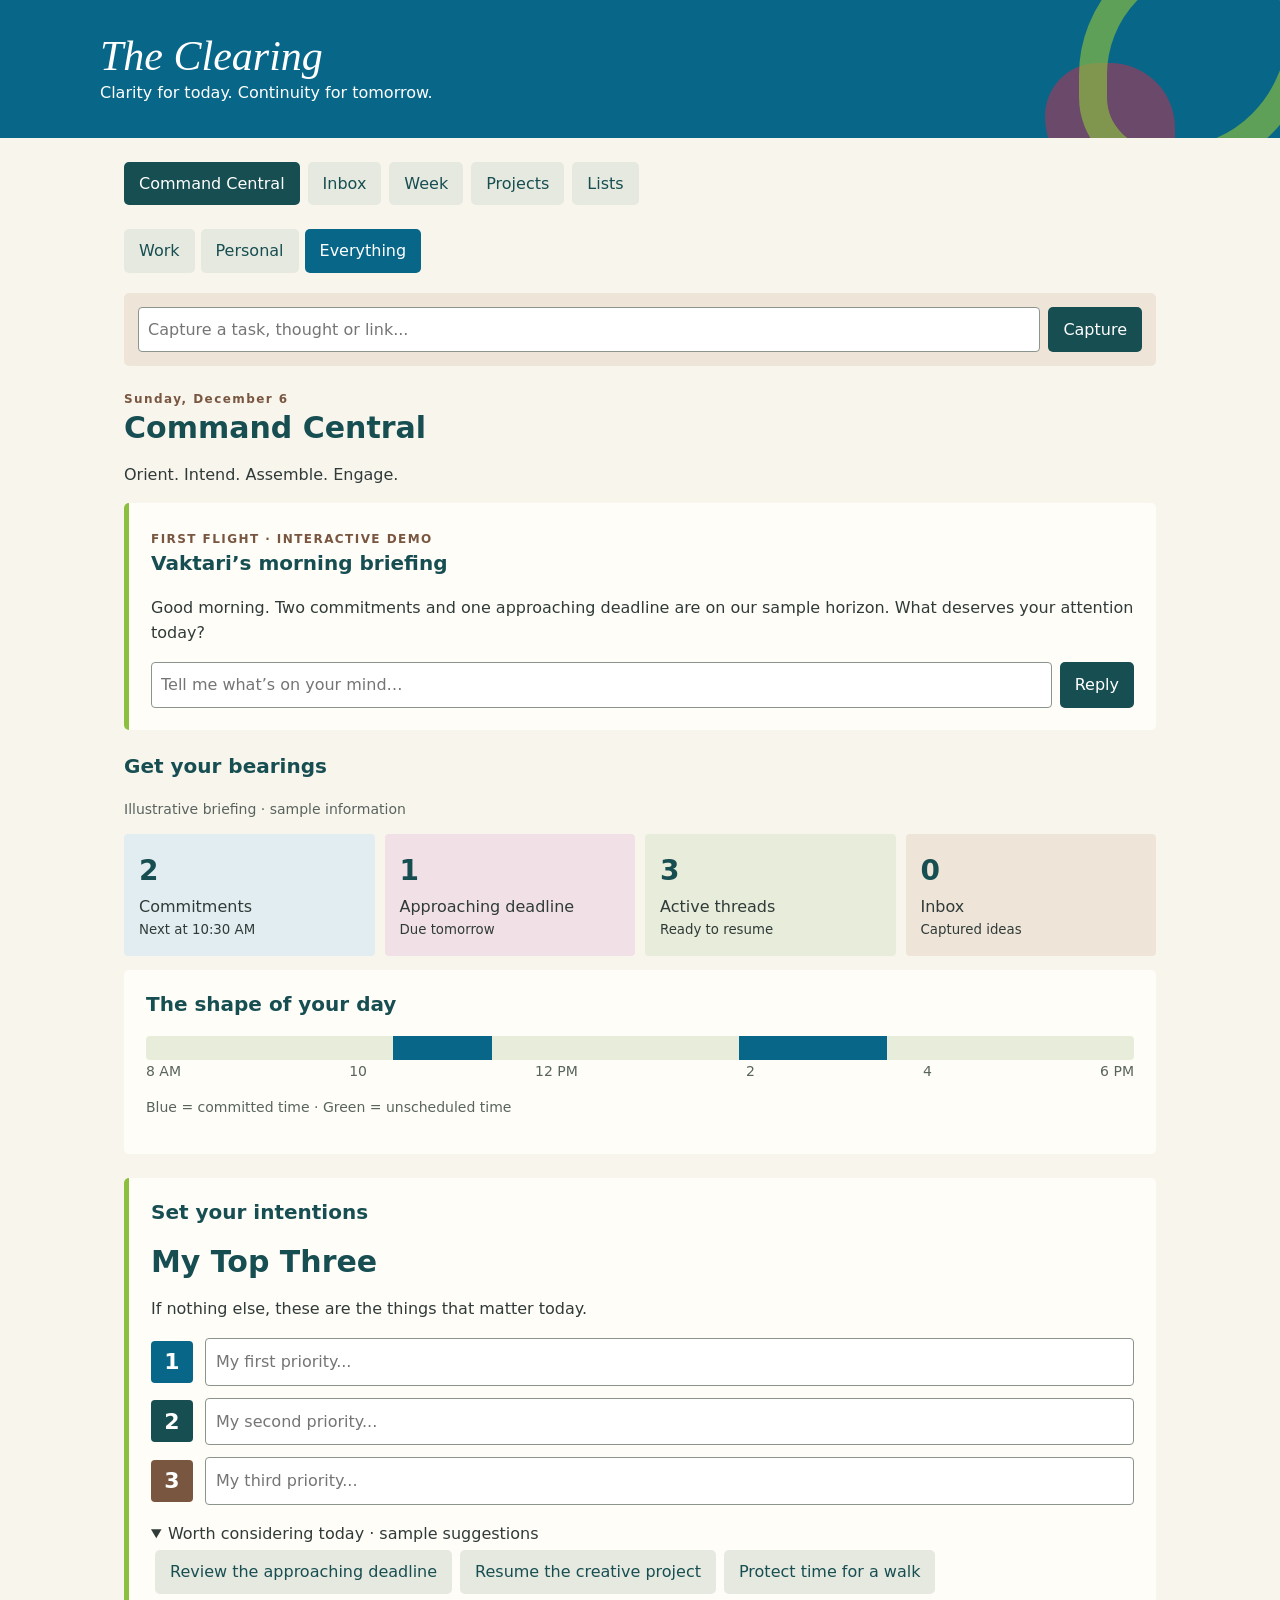
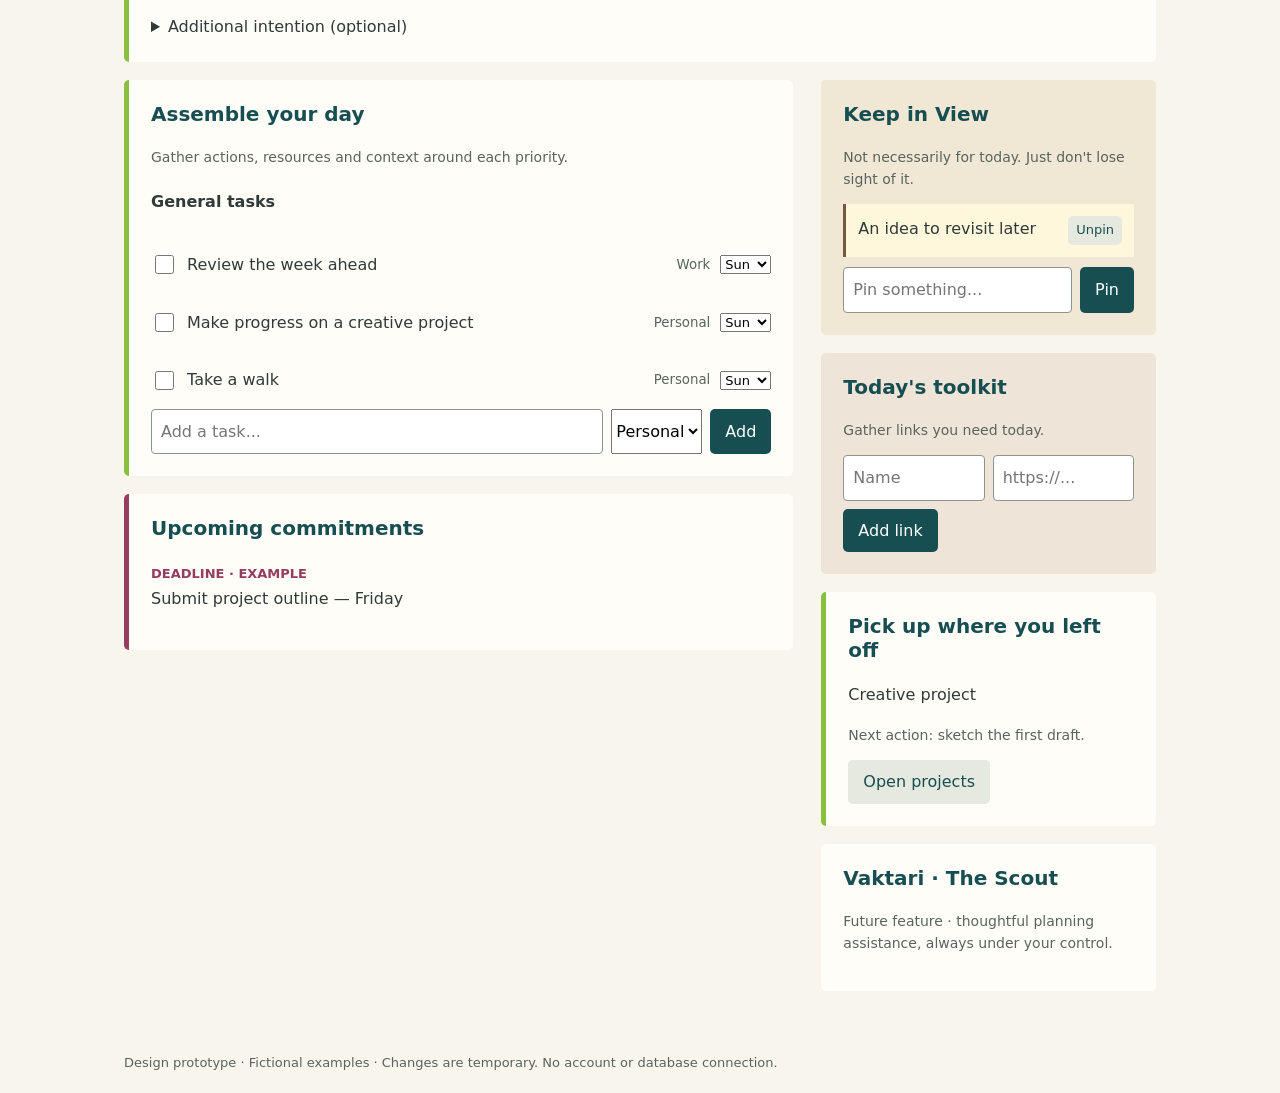
==== commit e7542f81: "Repair prototype interactions and introduce Vaktari briefing demo" ====
--- a/index.html
+++ b/index.html
@@ -1,6 +1,6 @@
 <!doctype html><html lang="en"><meta charset="utf-8"><meta name="viewport" content="width=device-width, initial-scale=1"><title>The Clearing</title><style>
 :root{--blue:#086788;--teal:#174e52;--grass:#8cbf40;--paper:#f8f5ed;--wood:#795640;--plum:#963c60;--ink:#303b39}*{box-sizing:border-box}body{margin:0;background:var(--paper);color:var(--ink);font:16px/1.6 system-ui,sans-serif}header{background:var(--blue);color:white;padding:32px max(24px,calc((100vw - 1080px)/2));position:relative;overflow:hidden}header:after{content:"";position:absolute;width:180px;height:180px;border:28px solid var(--grass);border-radius:60% 40% 65% 35%;right:-35px;top:-60px;opacity:.65;pointer-events:none}h1{font:italic 42px Georgia,serif;margin:0}header p{margin:0}main{max-width:1080px;margin:auto;padding:24px}nav{display:flex;gap:8px;flex-wrap:wrap;margin-bottom:24px}button,input,select{font:inherit}button{cursor:pointer;border:0;padding:9px 15px;background:#e6e9df;color:var(--teal);border-radius:5px}button[aria-current=true],button.primary{background:var(--teal);color:white}button:focus-visible,input:focus-visible,select:focus-visible{outline:3px solid var(--plum);outline-offset:3px}h2,h3{color:var(--teal);line-height:1.2}h2{font-size:30px;margin:0 0 8px}h3{font-size:20px;margin-top:0}.layout{display:grid;grid-template-columns:2fr 1fr;gap:28px}.panel{background:#fffdf8;padding:22px;border-radius:5px;margin-bottom:18px}.accent{border-left:5px solid var(--grass)}.muted{color:#59645e;font-size:14px}.note{background:#eee5d8;color:#513d30}.task{display:flex;align-items:center;gap:10px;padding:8px 0}.task input{width:19px;height:19px;accent-color:var(--teal)}.task:has(input:checked) span{text-decoration:line-through;color:#626962}form{display:flex;gap:8px;flex-wrap:wrap}form input{flex:1;min-width:140px;padding:9px;border:1px solid #8b948d;border-radius:4px;background:white}.week{display:grid;grid-template-columns:repeat(auto-fit,minmax(100px,1fr));gap:8px}.day{background:white;padding:12px;min-height:100px}.tag{color:var(--plum);font-size:13px;font-weight:600}footer{max-width:1080px;margin:auto;padding:20px 24px;color:#59645e;font-size:13px}[hidden]{display:none!important}@media(max-width:650px){.layout{grid-template-columns:1fr}header{padding:24px}h1{font-size:36px}main{padding:16px}}
-header:before{content:"";position:absolute;right:105px;bottom:-55px;width:130px;height:130px;border-radius:45% 55% 35% 65%;background:#963c60;opacity:.7;pointer-events:none}header h1,header p{position:relative;z-index:1}.switch{display:flex;gap:6px;flex-wrap:wrap;margin:0 0 20px}.switch button[aria-pressed=true]{background:var(--blue);color:white}.capturebar{background:#eee5d8;padding:14px;margin-bottom:24px;border-radius:5px}.task small{margin-left:auto;color:#59645e}.task span{overflow-wrap:anywhere}.task select{max-width:110px;font-size:13px}.week .day p{font-size:13px;overflow-wrap:anywhere}.deadline{border-left:5px solid var(--plum)}.eyebrow{letter-spacing:.12em;font-size:12px;font-weight:700;color:var(--wood)}@media(max-width:650px){header:before,header:after{opacity:.25}.task{flex-wrap:wrap}.task small{margin-left:0}}.bearings{margin:24px 0}.signals{display:grid;grid-template-columns:repeat(auto-fit,minmax(135px,1fr));gap:10px}.signal{padding:15px;background:#e1edf0;border-radius:4px}.signal:nth-child(2){background:#f1e1e6}.signal:nth-child(3){background:#e7edda}.signal:nth-child(4){background:#eee4d8}.signal strong{display:block;font-size:28px;color:var(--teal)}.signal small{display:block}.timeline{display:flex;height:24px;background:#e7edda;border-radius:4px;overflow:hidden}.timeline span{background:var(--blue)}.times,.miniweek{display:flex;justify-content:space-between;gap:4px}.miniweek>div{flex:1;text-align:center;padding:6px 2px;font-size:13px}.miniweek .current{background:var(--teal);color:white;border-radius:4px}.intent{width:100%;font:inherit;padding:10px;border:1px solid #8b948d;background:white;border-radius:4px}.toolrow{display:flex;gap:8px;flex-wrap:wrap}.toolrow input{min-width:120px}.priorities{display:grid;gap:12px}.priority{display:flex;align-items:center;gap:12px}.priority span{display:grid;place-items:center;background:var(--blue);color:white;font-size:22px;font-weight:600;width:42px;height:42px;border-radius:4px;flex-shrink:0}.priority:nth-child(2) span{background:var(--teal)}.priority:nth-child(3) span{background:var(--wood)}.priority input{width:100%;min-width:0;font:inherit;padding:10px;border:1px solid #8b948d;border-radius:4px;background:white}.pinboard{background:#f0e7d5}.pinitem{background:#fff7dc;padding:12px;margin:10px 0;display:flex;align-items:start;gap:10px;border-left:3px solid var(--wood);overflow-wrap:anywhere}.pinitem:nth-child(even){background:#e1edf0;border-color:var(--blue)}.pinitem span{flex:1}.pinitem button{padding:4px 8px;font-size:13px}.workgroup{padding:12px;background:#e7edda;margin:12px 0;border-radius:4px}.workgroup summary{font-weight:600;cursor:pointer;color:var(--teal)}.workgroup form,.workgroup textarea{margin-top:10px}</style><header><h1>The Clearing</h1><p>Clarity for today. Continuity for tomorrow.</p></header><main><nav aria-label="Workspace"><button aria-current="true" data-view="today">Command Central</button><button data-view="inbox">Inbox</button><button data-view="week">Week</button><button data-view="projects">Projects</button><button data-view="lists">Lists</button></nav><div class="switch" role="group" aria-label="Workspace filter"><button data-scope="Work" aria-pressed="false">Work</button><button data-scope="Personal" aria-pressed="false">Personal</button><button data-scope="Everything" aria-pressed="true">Everything</button></div><div class="capturebar"><form id="capture"><input aria-label="Capture an idea" placeholder="Capture a task, thought or link..." required><button class="primary">Capture</button></form><div id="notice" role="status" class="muted"></div></div><section id="today"><div class="eyebrow" id="date"></div><h2>Command Central</h2><div id="date" class="muted"></div><p>Orient. Intend. Assemble. Engage.</p><section class="bearings" aria-labelledby="bearings-title"><h3 id="bearings-title">Get your bearings</h3><p class="muted">Illustrative briefing · sample information</p><div class="signals"><div class="signal"><strong>2</strong>Commitments<small>Next at 10:30 AM</small></div><div class="signal"><strong>1</strong>Approaching deadline<small>Due tomorrow</small></div><div class="signal"><strong>3</strong>Active threads<small>Ready to resume</small></div><div class="signal"><strong id="inboxcount">0</strong>Inbox<small>Captured ideas</small></div></div><div class="panel" style="margin-top:14px"><h3>The shape of your day</h3><div class="timeline" role="img" aria-label="Example day: commitments 10:30 to 11:30 AM and 2 to 3:30 PM"><div style="width:25%"></div><span style="width:10%"></span><div style="width:25%"></div><span style="width:15%"></span></div><div class="times muted"><span>8 AM</span><span>10</span><span>12 PM</span><span>2</span><span>4</span><span>6 PM</span></div><p class="muted">Blue = committed time · Green = unscheduled time</p><div class="miniweek" id="miniweek" aria-label="Current week"></div></div></section><div class="panel accent"><h3>Set your intentions</h3><h2>My Top Three</h2><p>If nothing else, these are the things that matter today.</p><div class="priorities"><label class="priority"><span>1</span><input aria-label="Priority 1" placeholder="My first priority..."></label><label class="priority"><span>2</span><input aria-label="Priority 2" placeholder="My second priority..."></label><label class="priority"><span>3</span><input aria-label="Priority 3" placeholder="My third priority..."></label></div><details open style="margin-top:16px"><summary>Worth considering today · sample suggestions</summary><div id="suggestions"></div></details><details style="margin-top:16px"><summary>Additional intention (optional)</summary><label for="intention">How do I want to approach today?</label><textarea id="intention" class="intent" rows="2" placeholder="Give today a direction..."></textarea></details></div><div class="layout"><div><div class="panel accent"><h3>Assemble your day</h3><p class="muted">Gather actions, resources and context around each priority.</p><div id="priorityworkspaces"></div><h4>General tasks</h4><div id="tasks"></div><form id="taskform"><input aria-label="New task" placeholder="Add a task..." required><select aria-label="Task workspace"><option>Personal</option><option>Work</option></select><button class="primary">Add</button></form></div><div class="panel deadline" data-context="Work"><h3>Upcoming commitments</h3><p><span class="tag">DEADLINE · EXAMPLE</span><br>Submit project outline — Friday</p></div></div><aside><div class="panel pinboard"><h3>Keep in View</h3><p class="muted">Not necessarily for today. Just don't lose sight of it.</p><div id="pins"></div><form id="pinform"><input aria-label="Something to keep in view" placeholder="Pin something..." required><button class="primary">Pin</button></form></div><div class="panel note"><h3>Today's toolkit</h3><p class="muted">Gather links you need today.</p><div id="toolkit"></div><form id="toolform" class="toolrow"><input aria-label="Resource name" placeholder="Name" required><input type="url" aria-label="Resource URL" placeholder="https://..." required><button class="primary">Add link</button></form></div><div class="panel accent"><h3>Pick up where you left off</h3><p>Creative project</p><p class="muted">Next action: sketch the first draft.</p><button type="button" id="resume">Open projects</button></div><div class="panel"><h3>The Scout</h3><p class="muted">Future feature · thoughtful planning assistance, always under your control.</p></div></aside></div></section><section id="inbox" hidden><h2>Inbox</h2><p>Capture now. Decide later.</p><div class="panel" id="captures"></div></section><section id="week" hidden><h2>This week</h2><p>Sample planning view</p><div class="week" id="days"></div></section><section id="projects" hidden><h2>Projects</h2><div class="panel accent" data-context="Work"><h3>Creative project</h3><p>Next action: sketch the first draft.</p></div><div class="panel" data-context="Personal"><h3>Home refresh</h3><p>Next action: gather inspiration.</p></div></section><section id="lists" hidden><h2>Lists</h2><div class="panel" data-context="Personal"><h3>Shopping</h3><label class="task"><input type="checkbox"><span>Fresh fruit</span></label><label class="task"><input type="checkbox"><span>Coffee</span></label></div></section></main><footer>Design prototype · Fictional examples · Changes are temporary. No account or database connection.</footer><script>
+header:before{content:"";position:absolute;right:105px;bottom:-55px;width:130px;height:130px;border-radius:45% 55% 35% 65%;background:#963c60;opacity:.7;pointer-events:none}header h1,header p{position:relative;z-index:1}.switch{display:flex;gap:6px;flex-wrap:wrap;margin:0 0 20px}.switch button[aria-pressed=true]{background:var(--blue);color:white}.capturebar{background:#eee5d8;padding:14px;margin-bottom:24px;border-radius:5px}.task small{margin-left:auto;color:#59645e}.task span{overflow-wrap:anywhere}.task select{max-width:110px;font-size:13px}.week .day p{font-size:13px;overflow-wrap:anywhere}.deadline{border-left:5px solid var(--plum)}.eyebrow{letter-spacing:.12em;font-size:12px;font-weight:700;color:var(--wood)}@media(max-width:650px){header:before,header:after{opacity:.25}.task{flex-wrap:wrap}.task small{margin-left:0}}.bearings{margin:24px 0}.signals{display:grid;grid-template-columns:repeat(auto-fit,minmax(135px,1fr));gap:10px}.signal{padding:15px;background:#e1edf0;border-radius:4px}.signal:nth-child(2){background:#f1e1e6}.signal:nth-child(3){background:#e7edda}.signal:nth-child(4){background:#eee4d8}.signal strong{display:block;font-size:28px;color:var(--teal)}.signal small{display:block}.timeline{display:flex;height:24px;background:#e7edda;border-radius:4px;overflow:hidden}.timeline span{background:var(--blue)}.times,.miniweek{display:flex;justify-content:space-between;gap:4px}.miniweek>div{flex:1;text-align:center;padding:6px 2px;font-size:13px}.miniweek .current{background:var(--teal);color:white;border-radius:4px}.intent{width:100%;font:inherit;padding:10px;border:1px solid #8b948d;background:white;border-radius:4px}.toolrow{display:flex;gap:8px;flex-wrap:wrap}.toolrow input{min-width:120px}.priorities{display:grid;gap:12px}.priority{display:flex;align-items:center;gap:12px}.priority span{display:grid;place-items:center;background:var(--blue);color:white;font-size:22px;font-weight:600;width:42px;height:42px;border-radius:4px;flex-shrink:0}.priority:nth-child(2) span{background:var(--teal)}.priority:nth-child(3) span{background:var(--wood)}.priority input{width:100%;min-width:0;font:inherit;padding:10px;border:1px solid #8b948d;border-radius:4px;background:white}.pinboard{background:#f0e7d5}.pinitem{background:#fff7dc;padding:12px;margin:10px 0;display:flex;align-items:start;gap:10px;border-left:3px solid var(--wood);overflow-wrap:anywhere}.pinitem:nth-child(even){background:#e1edf0;border-color:var(--blue)}.pinitem span{flex:1}.pinitem button{padding:4px 8px;font-size:13px}.workgroup{padding:12px;background:#e7edda;margin:12px 0;border-radius:4px}.workgroup summary{font-weight:600;cursor:pointer;color:var(--teal)}.workgroup form,.workgroup textarea{margin-top:10px}</style><header><h1>The Clearing</h1><p>Clarity for today. Continuity for tomorrow.</p></header><main><nav aria-label="Workspace"><button aria-current="true" data-view="today">Command Central</button><button data-view="inbox">Inbox</button><button data-view="week">Week</button><button data-view="projects">Projects</button><button data-view="lists">Lists</button></nav><div class="switch" role="group" aria-label="Workspace filter"><button data-scope="Work" aria-pressed="false">Work</button><button data-scope="Personal" aria-pressed="false">Personal</button><button data-scope="Everything" aria-pressed="true">Everything</button></div><div class="capturebar"><form id="capture"><input aria-label="Capture an idea" placeholder="Capture a task, thought or link..." required><button class="primary">Capture</button></form><div id="notice" role="status" class="muted"></div></div><section id="today"><div class="eyebrow" id="date"></div><h2>Command Central</h2><p>Orient. Intend. Assemble. Engage.</p><div class="panel accent"><span class="eyebrow">FIRST FLIGHT · INTERACTIVE DEMO</span><h3>Vaktari’s morning briefing</h3><p>Good morning. Two commitments and one approaching deadline are on our sample horizon. What deserves your attention today?</p><form id="briefing"><input aria-label="Reply to Vaktari" placeholder="Tell me what’s on your mind…" required><button class="primary">Reply</button></form><div id="briefreply" role="status" class="muted"></div></div><section class="bearings" aria-labelledby="bearings-title"><h3 id="bearings-title">Get your bearings</h3><p class="muted">Illustrative briefing · sample information</p><div class="signals"><div class="signal"><strong>2</strong>Commitments<small>Next at 10:30 AM</small></div><div class="signal"><strong>1</strong>Approaching deadline<small>Due tomorrow</small></div><div class="signal"><strong>3</strong>Active threads<small>Ready to resume</small></div><div class="signal"><strong id="inboxcount">0</strong>Inbox<small>Captured ideas</small></div></div><div class="panel" style="margin-top:14px"><h3>The shape of your day</h3><div class="timeline" role="img" aria-label="Example day: commitments 10:30 to 11:30 AM and 2 to 3:30 PM"><div style="width:25%"></div><span style="width:10%"></span><div style="width:25%"></div><span style="width:15%"></span></div><div class="times muted"><span>8 AM</span><span>10</span><span>12 PM</span><span>2</span><span>4</span><span>6 PM</span></div><p class="muted">Blue = committed time · Green = unscheduled time</p><div class="miniweek" id="miniweek" aria-label="Current week"></div></div></section><div class="panel accent"><h3>Set your intentions</h3><h2>My Top Three</h2><p>If nothing else, these are the things that matter today.</p><div class="priorities"><label class="priority"><span>1</span><input aria-label="Priority 1" placeholder="My first priority..."></label><label class="priority"><span>2</span><input aria-label="Priority 2" placeholder="My second priority..."></label><label class="priority"><span>3</span><input aria-label="Priority 3" placeholder="My third priority..."></label></div><details open style="margin-top:16px"><summary>Worth considering today · sample suggestions</summary><div id="suggestions"></div></details><details style="margin-top:16px"><summary>Additional intention (optional)</summary><label for="intention">How do I want to approach today?</label><textarea id="intention" class="intent" rows="2" placeholder="Give today a direction..."></textarea></details></div><div class="layout"><div><div class="panel accent"><h3>Assemble your day</h3><p class="muted">Gather actions, resources and context around each priority.</p><div id="priorityworkspaces"></div><h4>General tasks</h4><div id="tasks"></div><form id="taskform"><input aria-label="New task" placeholder="Add a task..." required><select aria-label="Task workspace"><option>Personal</option><option>Work</option></select><button class="primary">Add</button></form></div><div class="panel deadline" data-context="Work"><h3>Upcoming commitments</h3><p><span class="tag">DEADLINE · EXAMPLE</span><br>Submit project outline — Friday</p></div></div><aside><div class="panel pinboard"><h3>Keep in View</h3><p class="muted">Not necessarily for today. Just don't lose sight of it.</p><div id="pins"></div><form id="pinform"><input aria-label="Something to keep in view" placeholder="Pin something..." required><button class="primary">Pin</button></form></div><div class="panel note"><h3>Today's toolkit</h3><p class="muted">Gather links you need today.</p><div id="toolkit"></div><form id="toolform" class="toolrow"><input aria-label="Resource name" placeholder="Name" required><input type="url" aria-label="Resource URL" placeholder="https://..." required><button class="primary">Add link</button></form></div><div class="panel accent"><h3>Pick up where you left off</h3><p>Creative project</p><p class="muted">Next action: sketch the first draft.</p><button type="button" id="resume">Open projects</button></div><div class="panel"><h3>Vaktari · The Scout</h3><p class="muted">Future feature · thoughtful planning assistance, always under your control.</p></div></aside></div></section><section id="inbox" hidden><h2>Inbox</h2><p>Capture now. Decide later.</p><div class="panel" id="captures"></div></section><section id="week" hidden><h2>This week</h2><p>Sample planning view</p><div class="week" id="days"></div></section><section id="projects" hidden><h2>Projects</h2><div class="panel accent" data-context="Work"><h3>Creative project</h3><p>Next action: sketch the first draft.</p></div><div class="panel" data-context="Personal"><h3>Home refresh</h3><p>Next action: gather inspiration.</p></div></section><section id="lists" hidden><h2>Lists</h2><div class="panel" data-context="Personal"><h3>Shopping</h3><label class="task"><input type="checkbox"><span>Fresh fruit</span></label><label class="task"><input type="checkbox"><span>Coffee</span></label></div></section></main><footer>Design prototype · Fictional examples · Changes are temporary. No account or database connection.</footer><script>
 let scope='Everything';const now=new Date(), today=now.getDay(), monday=new Date(now);monday.setDate(now.getDate()-((today+6)%7));const dayNames=['Mon','Tue','Wed','Thu','Fri','Sat','Sun'];const dateKey=d=>[d.getFullYear(),String(d.getMonth()+1).padStart(2,'0'),String(d.getDate()).padStart(2,'0')].join('-');const dates=dayNames.map((n,i)=>{const d=new Date(monday);d.setDate(monday.getDate()+i);return d});const todayKey=dateKey(now);document.querySelector('#date').textContent=now.toLocaleDateString(undefined,{weekday:'long',month:'long',day:'numeric'});const tasks=[{title:'Review the week ahead',context:'Work',day:todayKey},{title:'Make progress on a creative project',context:'Personal',day:todayKey},{title:'Take a walk',context:'Personal',day:todayKey}];const captures=[];const matches=t=>scope==='Everything'||t.context===scope;function render(){const list=document.querySelector('#tasks');list.replaceChildren();tasks.filter(t=>matches(t)&&t.day===todayKey).forEach(t=>{const row=document.createElement('div');row.className='task';const label=document.createElement('label');label.className='task';const check=document.createElement('input');check.type='checkbox';check.checked=!!t.done;check.onchange=()=>{t.done=check.checked;render()};const title=document.createElement('span');title.textContent=t.title;label.append(check,title);const small=document.createElement('small');small.textContent=t.context;const select=document.createElement('select');select.setAttribute('aria-label','Move '+t.title+' to day');dates.forEach((d,i)=>{const o=document.createElement('option');o.value=dateKey(d);o.textContent=dayNames[i];select.append(o)});select.value=t.day;select.onchange=()=>{t.day=select.value;render()};row.append(label,small,select);list.append(row)});if(!list.children.length)list.textContent='No intentions planned for today.';const week=document.querySelector('#days');week.replaceChildren();dates.forEach((d,i)=>{const el=document.createElement('div');el.className='day';const h=document.createElement('strong');h.textContent=dayNames[i]+' '+d.getDate();el.append(h);tasks.filter(t=>matches(t)&&t.day===dateKey(d)).forEach(t=>{const p=document.createElement('p');p.textContent=(t.done?'✓ ':'')+t.title;const move=document.createElement('select');move.setAttribute('aria-label','Move '+t.title);dates.forEach((dd,j)=>{const o=document.createElement('option');o.value=dateKey(dd);o.textContent=dayNames[j];move.append(o)});move.value=t.day;move.onchange=()=>{t.day=move.value;render()};el.append(p,move)});week.append(el)});const inbox=document.querySelector('#captures');inbox.replaceChildren();captures.forEach(t=>{const p=document.createElement('p');p.textContent=t;inbox.append(p)});if(!captures.length)inbox.textContent='Nothing captured yet.';document.querySelectorAll('[data-context]').forEach(el=>el.hidden=scope!=='Everything'&&el.dataset.context!==scope)}
 document.querySelector('#taskform').onsubmit=e=>{e.preventDefault();const title=e.target.querySelector('input').value.trim();if(!title)return;tasks.push({title,context:e.target.querySelector('select').value,day:todayKey});e.target.querySelector('input').value='';render()};document.querySelector('#capture').onsubmit=e=>{e.preventDefault();const t=e.target.querySelector('input').value.trim();if(!t)return;captures.push(t);e.target.reset();document.querySelector('#notice').textContent='Captured in your temporary inbox.';render()};document.querySelectorAll('[data-scope]').forEach(b=>b.onclick=()=>{scope=b.dataset.scope;document.querySelectorAll('[data-scope]').forEach(n=>n.setAttribute('aria-pressed',String(n===b)));if(scope!=='Everything')document.querySelector('#taskform select').value=scope;render()});document.querySelectorAll('nav button').forEach(b=>b.onclick=()=>{document.querySelectorAll('main > section').forEach(s=>s.hidden=s.id!==b.dataset.view);document.querySelectorAll('nav button').forEach(n=>n.setAttribute('aria-current',String(n===b)))});render();
-const workspaces=document.querySelector('#priorityworkspaces');const groups=priorityInputs.map((input,i)=>{const d=document.createElement('details');d.className='workgroup';const summary=document.createElement('summary');d.append(summary);const list=document.createElement('div');d.append(list);const form=document.createElement('form');const task=document.createElement('input');task.placeholder='Add next action';task.setAttribute('aria-label','Next action for priority '+(i+1));task.required=true;const add=document.createElement('button');add.textContent='Add';form.append(task,add);form.onsubmit=e=>{e.preventDefault();if(!task.value.trim())return;const l=document.createElement('label');l.className='task';const check=document.createElement('input');check.type='checkbox';const s=document.createElement('span');s.textContent=task.value;l.append(check,s);list.append(l);form.reset()};d.append(form);const note=document.createElement('textarea');note.className='intent';note.placeholder='Working notes or where I left off';note.setAttribute('aria-label','Working notes for priority '+(i+1));d.append(note);const links=document.createElement('div');d.append(links);const lf=document.createElement('form');const name=document.createElement('input');name.placeholder='Resource name';name.setAttribute('aria-label','Resource name');name.required=true;const url=document.createElement('input');url.type='url';url.placeholder='https://...';url.setAttribute('aria-label','Resource URL');url.required=true;const lb=document.createElement('button');lb.textContent='Add link';lf.append(name,url,lb);lf.onsubmit=e=>{e.preventDefault();const u=new URL(url.value);if(!['http:','https:'].includes(u.protocol))return;const a=document.createElement('a');a.href=u.href;a.textContent=name.value;a.target='_blank';a.rel='noopener noreferrer';const p=document.createElement('p');p.append(a);links.append(p);lf.reset()};d.append(lf);workspaces.append(d);return {d,summary,input}});function syncGroups(){groups.forEach(({d,summary,input},i)=>{summary.textContent=(i+1)+'. '+(input.value.trim()||'Unassigned priority');d.hidden=!input.value.trim()})}priorityInputs.forEach(x=>x.addEventListener('input',syncGroups));document.querySelector('#suggestions').addEventListener('click',syncGroups);syncGroups();</script></html>+const priorityInputs=[...document.querySelectorAll('.priority input')];const suggestions=document.querySelector('#suggestions');['Review the approaching deadline','Resume the creative project','Protect time for a walk'].forEach(t=>{const b=document.createElement('button');b.type='button';b.textContent=t;b.style.margin='4px';b.onclick=()=>{const slot=priorityInputs.find(x=>!x.value.trim());if(slot){slot.value=t;slot.dispatchEvent(new Event('input'))}};suggestions.append(b)});document.querySelector('#briefing').onsubmit=e=>{e.preventDefault();const v=e.target.querySelector('input').value.trim();if(!v)return;const p=document.querySelector('#briefreply');p.textContent='Demo only — your thought: '+v+' · Choose up to three priorities below. No AI is connected.';e.target.reset()};const workspaces=document.querySelector('#priorityworkspaces');const groups=priorityInputs.map((input,i)=>{const d=document.createElement('details');d.className='workgroup';const summary=document.createElement('summary');d.append(summary);const list=document.createElement('div');d.append(list);const form=document.createElement('form');const task=document.createElement('input');task.placeholder='Add next action';task.setAttribute('aria-label','Next action for priority '+(i+1));task.required=true;const add=document.createElement('button');add.textContent='Add';form.append(task,add);form.onsubmit=e=>{e.preventDefault();if(!task.value.trim())return;const l=document.createElement('label');l.className='task';const check=document.createElement('input');check.type='checkbox';const s=document.createElement('span');s.textContent=task.value;l.append(check,s);list.append(l);form.reset()};d.append(form);const note=document.createElement('textarea');note.className='intent';note.placeholder='Working notes or where I left off';note.setAttribute('aria-label','Working notes for priority '+(i+1));d.append(note);const links=document.createElement('div');d.append(links);const lf=document.createElement('form');const name=document.createElement('input');name.placeholder='Resource name';name.setAttribute('aria-label','Resource name');name.required=true;const url=document.createElement('input');url.type='url';url.placeholder='https://...';url.setAttribute('aria-label','Resource URL');url.required=true;const lb=document.createElement('button');lb.textContent='Add link';lf.append(name,url,lb);lf.onsubmit=e=>{e.preventDefault();const u=new URL(url.value);if(!['http:','https:'].includes(u.protocol))return;const a=document.createElement('a');a.href=u.href;a.textContent=name.value;a.target='_blank';a.rel='noopener noreferrer';const p=document.createElement('p');p.append(a);links.append(p);lf.reset()};d.append(lf);workspaces.append(d);return {d,summary,input}});function syncGroups(){groups.forEach(({d,summary,input},i)=>{summary.textContent=(i+1)+'. '+(input.value.trim()||'Unassigned priority');d.hidden=!input.value.trim()})}priorityInputs.forEach(x=>x.addEventListener('input',syncGroups));document.querySelector('#suggestions').addEventListener('click',syncGroups);syncGroups();const pins=['An idea to revisit later'];function drawPins(){const el=document.querySelector('#pins');el.replaceChildren();pins.forEach((t,i)=>{const row=document.createElement('div');row.className='pinitem';const s=document.createElement('span');s.textContent=t;const b=document.createElement('button');b.textContent='Unpin';b.onclick=()=>{pins.splice(i,1);drawPins()};row.append(s,b);el.append(row)})}drawPins();document.querySelector('#pinform').onsubmit=e=>{e.preventDefault();pins.push(e.target.querySelector('input').value.trim());e.target.reset();drawPins()};document.querySelector('#toolform').onsubmit=e=>{e.preventDefault();const [n,u]=e.target.querySelectorAll('input');const url=new URL(u.value);if(!['https:','http:'].includes(url.protocol))return;const a=document.createElement('a');a.href=url.href;a.textContent=n.value;a.target='_blank';a.rel='noopener noreferrer';const p=document.createElement('p');p.append(a);document.querySelector('#toolkit').append(p);e.target.reset()};document.querySelector('#resume').onclick=()=>document.querySelector('[data-view="projects"]').click();</script></html>
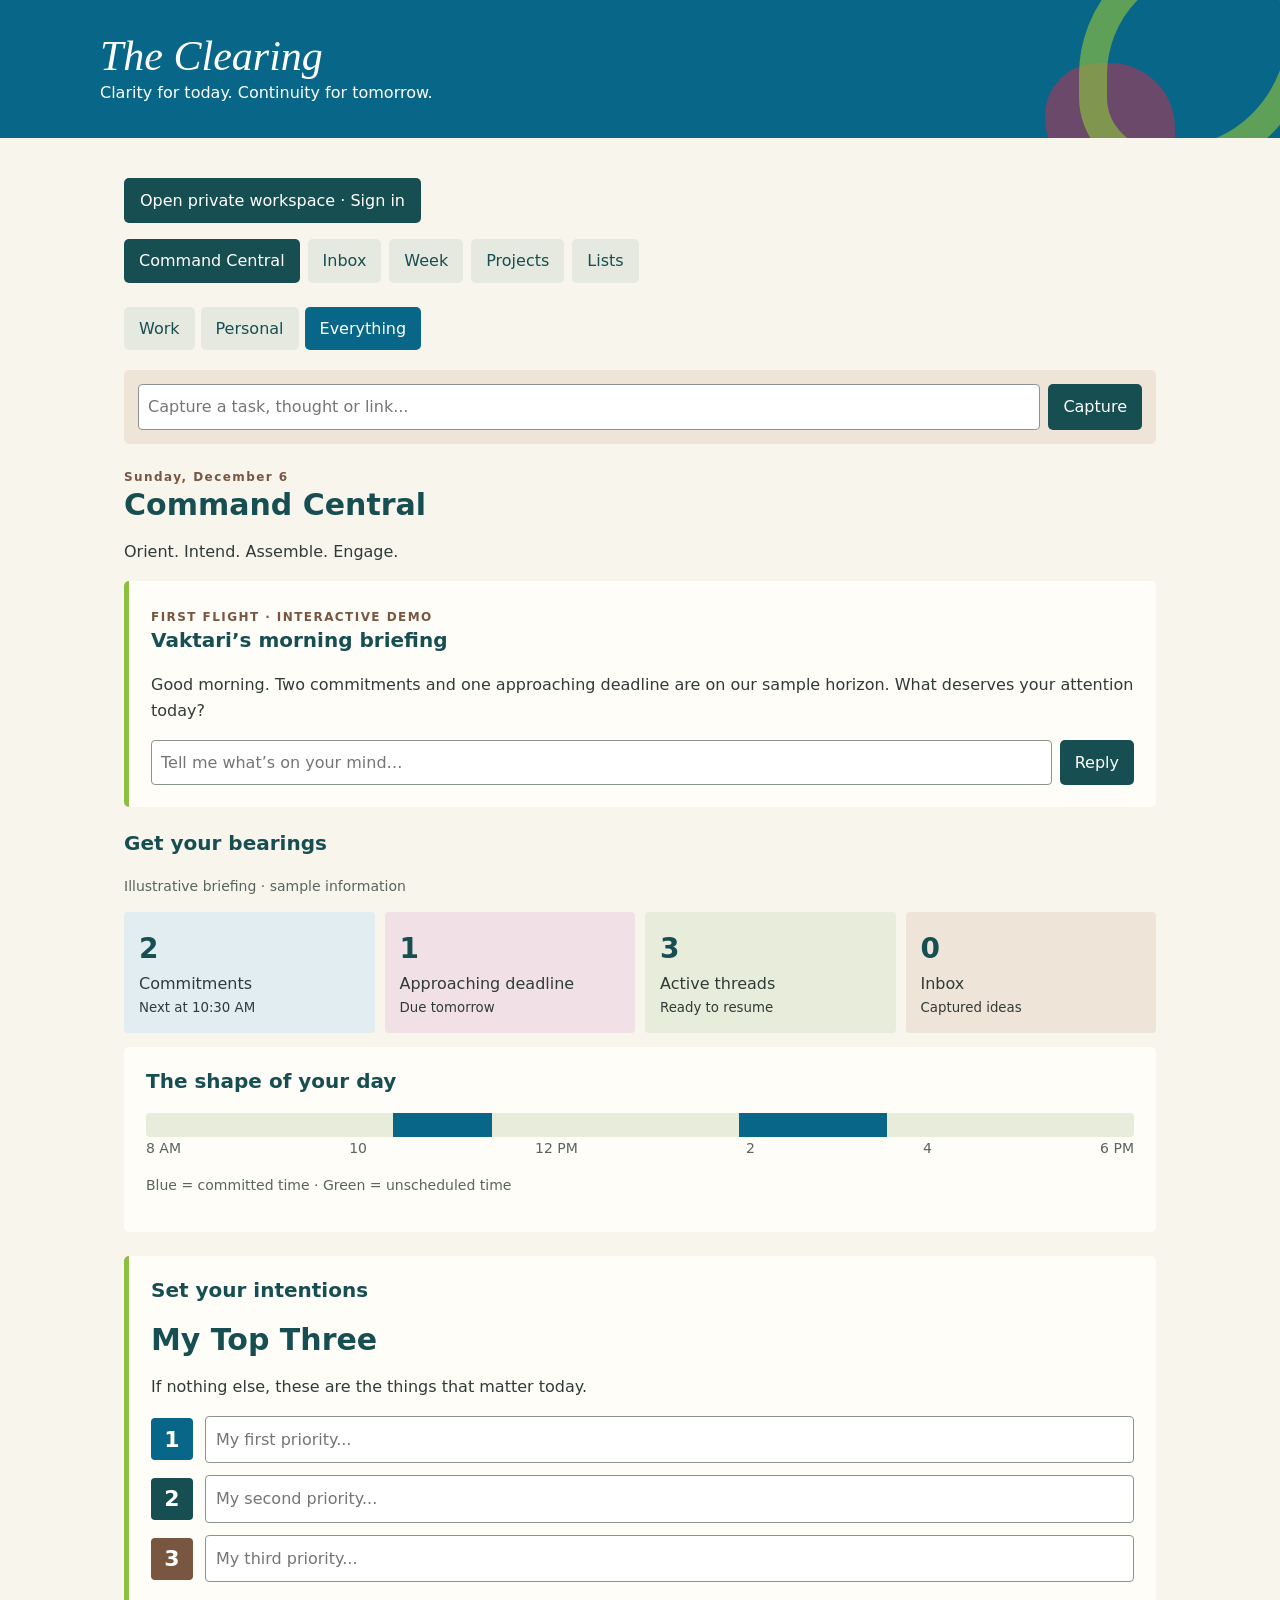
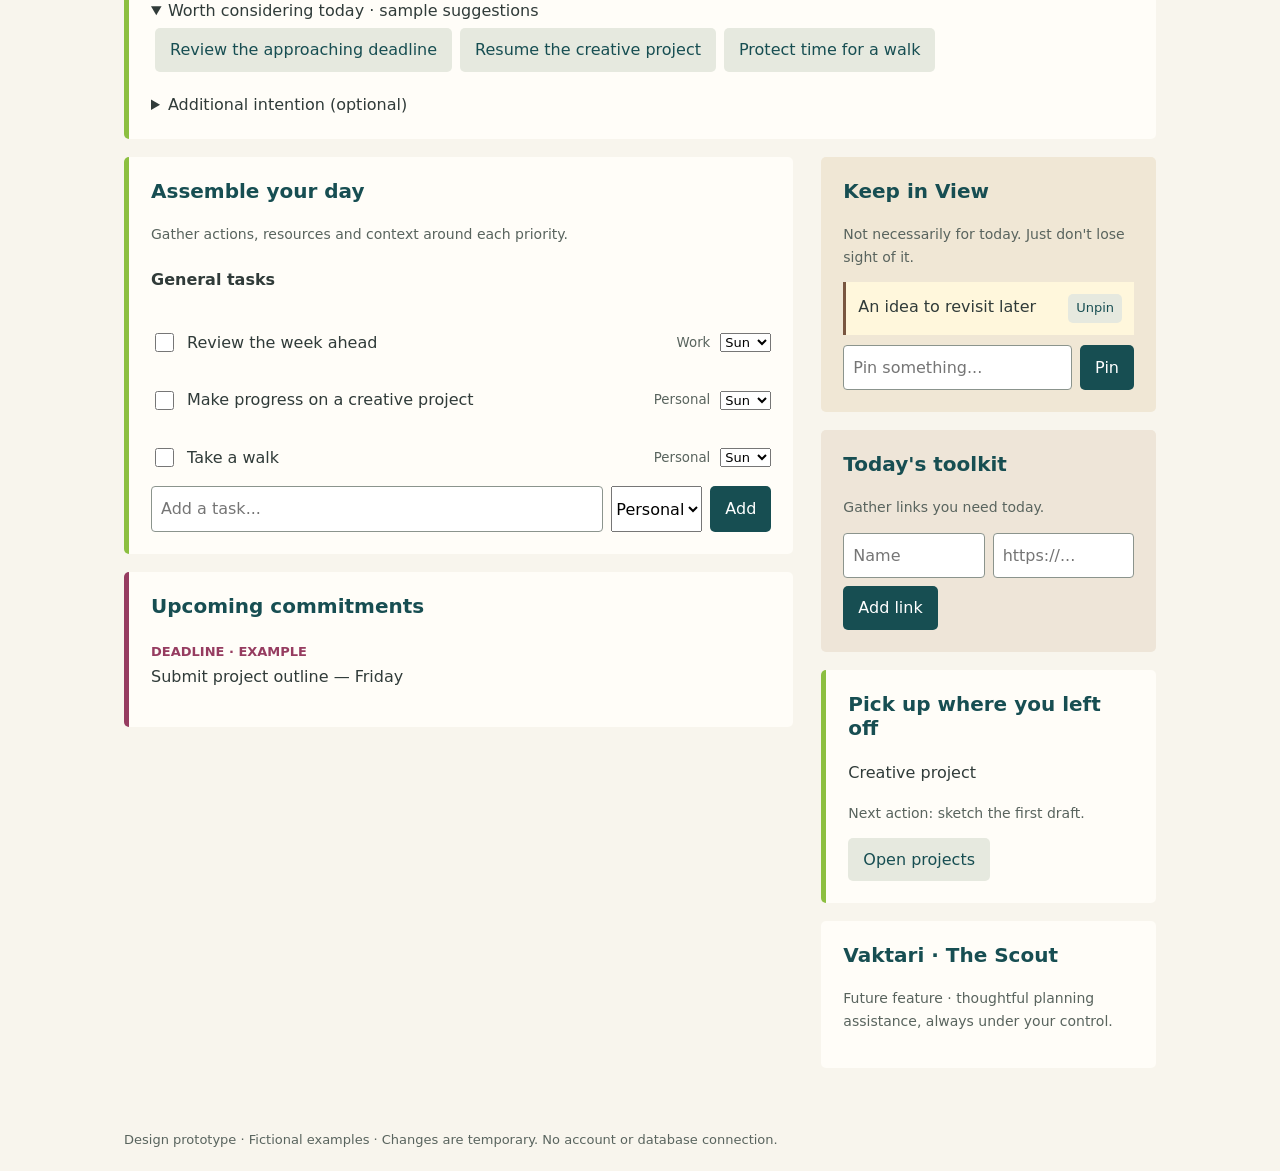
==== commit 55281a01: "Link prototype to private workspace" ====
--- a/index.html
+++ b/index.html
@@ -1,6 +1,6 @@
 <!doctype html><html lang="en"><meta charset="utf-8"><meta name="viewport" content="width=device-width, initial-scale=1"><title>The Clearing</title><style>
 :root{--blue:#086788;--teal:#174e52;--grass:#8cbf40;--paper:#f8f5ed;--wood:#795640;--plum:#963c60;--ink:#303b39}*{box-sizing:border-box}body{margin:0;background:var(--paper);color:var(--ink);font:16px/1.6 system-ui,sans-serif}header{background:var(--blue);color:white;padding:32px max(24px,calc((100vw - 1080px)/2));position:relative;overflow:hidden}header:after{content:"";position:absolute;width:180px;height:180px;border:28px solid var(--grass);border-radius:60% 40% 65% 35%;right:-35px;top:-60px;opacity:.65;pointer-events:none}h1{font:italic 42px Georgia,serif;margin:0}header p{margin:0}main{max-width:1080px;margin:auto;padding:24px}nav{display:flex;gap:8px;flex-wrap:wrap;margin-bottom:24px}button,input,select{font:inherit}button{cursor:pointer;border:0;padding:9px 15px;background:#e6e9df;color:var(--teal);border-radius:5px}button[aria-current=true],button.primary{background:var(--teal);color:white}button:focus-visible,input:focus-visible,select:focus-visible{outline:3px solid var(--plum);outline-offset:3px}h2,h3{color:var(--teal);line-height:1.2}h2{font-size:30px;margin:0 0 8px}h3{font-size:20px;margin-top:0}.layout{display:grid;grid-template-columns:2fr 1fr;gap:28px}.panel{background:#fffdf8;padding:22px;border-radius:5px;margin-bottom:18px}.accent{border-left:5px solid var(--grass)}.muted{color:#59645e;font-size:14px}.note{background:#eee5d8;color:#513d30}.task{display:flex;align-items:center;gap:10px;padding:8px 0}.task input{width:19px;height:19px;accent-color:var(--teal)}.task:has(input:checked) span{text-decoration:line-through;color:#626962}form{display:flex;gap:8px;flex-wrap:wrap}form input{flex:1;min-width:140px;padding:9px;border:1px solid #8b948d;border-radius:4px;background:white}.week{display:grid;grid-template-columns:repeat(auto-fit,minmax(100px,1fr));gap:8px}.day{background:white;padding:12px;min-height:100px}.tag{color:var(--plum);font-size:13px;font-weight:600}footer{max-width:1080px;margin:auto;padding:20px 24px;color:#59645e;font-size:13px}[hidden]{display:none!important}@media(max-width:650px){.layout{grid-template-columns:1fr}header{padding:24px}h1{font-size:36px}main{padding:16px}}
-header:before{content:"";position:absolute;right:105px;bottom:-55px;width:130px;height:130px;border-radius:45% 55% 35% 65%;background:#963c60;opacity:.7;pointer-events:none}header h1,header p{position:relative;z-index:1}.switch{display:flex;gap:6px;flex-wrap:wrap;margin:0 0 20px}.switch button[aria-pressed=true]{background:var(--blue);color:white}.capturebar{background:#eee5d8;padding:14px;margin-bottom:24px;border-radius:5px}.task small{margin-left:auto;color:#59645e}.task span{overflow-wrap:anywhere}.task select{max-width:110px;font-size:13px}.week .day p{font-size:13px;overflow-wrap:anywhere}.deadline{border-left:5px solid var(--plum)}.eyebrow{letter-spacing:.12em;font-size:12px;font-weight:700;color:var(--wood)}@media(max-width:650px){header:before,header:after{opacity:.25}.task{flex-wrap:wrap}.task small{margin-left:0}}.bearings{margin:24px 0}.signals{display:grid;grid-template-columns:repeat(auto-fit,minmax(135px,1fr));gap:10px}.signal{padding:15px;background:#e1edf0;border-radius:4px}.signal:nth-child(2){background:#f1e1e6}.signal:nth-child(3){background:#e7edda}.signal:nth-child(4){background:#eee4d8}.signal strong{display:block;font-size:28px;color:var(--teal)}.signal small{display:block}.timeline{display:flex;height:24px;background:#e7edda;border-radius:4px;overflow:hidden}.timeline span{background:var(--blue)}.times,.miniweek{display:flex;justify-content:space-between;gap:4px}.miniweek>div{flex:1;text-align:center;padding:6px 2px;font-size:13px}.miniweek .current{background:var(--teal);color:white;border-radius:4px}.intent{width:100%;font:inherit;padding:10px;border:1px solid #8b948d;background:white;border-radius:4px}.toolrow{display:flex;gap:8px;flex-wrap:wrap}.toolrow input{min-width:120px}.priorities{display:grid;gap:12px}.priority{display:flex;align-items:center;gap:12px}.priority span{display:grid;place-items:center;background:var(--blue);color:white;font-size:22px;font-weight:600;width:42px;height:42px;border-radius:4px;flex-shrink:0}.priority:nth-child(2) span{background:var(--teal)}.priority:nth-child(3) span{background:var(--wood)}.priority input{width:100%;min-width:0;font:inherit;padding:10px;border:1px solid #8b948d;border-radius:4px;background:white}.pinboard{background:#f0e7d5}.pinitem{background:#fff7dc;padding:12px;margin:10px 0;display:flex;align-items:start;gap:10px;border-left:3px solid var(--wood);overflow-wrap:anywhere}.pinitem:nth-child(even){background:#e1edf0;border-color:var(--blue)}.pinitem span{flex:1}.pinitem button{padding:4px 8px;font-size:13px}.workgroup{padding:12px;background:#e7edda;margin:12px 0;border-radius:4px}.workgroup summary{font-weight:600;cursor:pointer;color:var(--teal)}.workgroup form,.workgroup textarea{margin-top:10px}</style><header><h1>The Clearing</h1><p>Clarity for today. Continuity for tomorrow.</p></header><main><nav aria-label="Workspace"><button aria-current="true" data-view="today">Command Central</button><button data-view="inbox">Inbox</button><button data-view="week">Week</button><button data-view="projects">Projects</button><button data-view="lists">Lists</button></nav><div class="switch" role="group" aria-label="Workspace filter"><button data-scope="Work" aria-pressed="false">Work</button><button data-scope="Personal" aria-pressed="false">Personal</button><button data-scope="Everything" aria-pressed="true">Everything</button></div><div class="capturebar"><form id="capture"><input aria-label="Capture an idea" placeholder="Capture a task, thought or link..." required><button class="primary">Capture</button></form><div id="notice" role="status" class="muted"></div></div><section id="today"><div class="eyebrow" id="date"></div><h2>Command Central</h2><p>Orient. Intend. Assemble. Engage.</p><div class="panel accent"><span class="eyebrow">FIRST FLIGHT · INTERACTIVE DEMO</span><h3>Vaktari’s morning briefing</h3><p>Good morning. Two commitments and one approaching deadline are on our sample horizon. What deserves your attention today?</p><form id="briefing"><input aria-label="Reply to Vaktari" placeholder="Tell me what’s on your mind…" required><button class="primary">Reply</button></form><div id="briefreply" role="status" class="muted"></div></div><section class="bearings" aria-labelledby="bearings-title"><h3 id="bearings-title">Get your bearings</h3><p class="muted">Illustrative briefing · sample information</p><div class="signals"><div class="signal"><strong>2</strong>Commitments<small>Next at 10:30 AM</small></div><div class="signal"><strong>1</strong>Approaching deadline<small>Due tomorrow</small></div><div class="signal"><strong>3</strong>Active threads<small>Ready to resume</small></div><div class="signal"><strong id="inboxcount">0</strong>Inbox<small>Captured ideas</small></div></div><div class="panel" style="margin-top:14px"><h3>The shape of your day</h3><div class="timeline" role="img" aria-label="Example day: commitments 10:30 to 11:30 AM and 2 to 3:30 PM"><div style="width:25%"></div><span style="width:10%"></span><div style="width:25%"></div><span style="width:15%"></span></div><div class="times muted"><span>8 AM</span><span>10</span><span>12 PM</span><span>2</span><span>4</span><span>6 PM</span></div><p class="muted">Blue = committed time · Green = unscheduled time</p><div class="miniweek" id="miniweek" aria-label="Current week"></div></div></section><div class="panel accent"><h3>Set your intentions</h3><h2>My Top Three</h2><p>If nothing else, these are the things that matter today.</p><div class="priorities"><label class="priority"><span>1</span><input aria-label="Priority 1" placeholder="My first priority..."></label><label class="priority"><span>2</span><input aria-label="Priority 2" placeholder="My second priority..."></label><label class="priority"><span>3</span><input aria-label="Priority 3" placeholder="My third priority..."></label></div><details open style="margin-top:16px"><summary>Worth considering today · sample suggestions</summary><div id="suggestions"></div></details><details style="margin-top:16px"><summary>Additional intention (optional)</summary><label for="intention">How do I want to approach today?</label><textarea id="intention" class="intent" rows="2" placeholder="Give today a direction..."></textarea></details></div><div class="layout"><div><div class="panel accent"><h3>Assemble your day</h3><p class="muted">Gather actions, resources and context around each priority.</p><div id="priorityworkspaces"></div><h4>General tasks</h4><div id="tasks"></div><form id="taskform"><input aria-label="New task" placeholder="Add a task..." required><select aria-label="Task workspace"><option>Personal</option><option>Work</option></select><button class="primary">Add</button></form></div><div class="panel deadline" data-context="Work"><h3>Upcoming commitments</h3><p><span class="tag">DEADLINE · EXAMPLE</span><br>Submit project outline — Friday</p></div></div><aside><div class="panel pinboard"><h3>Keep in View</h3><p class="muted">Not necessarily for today. Just don't lose sight of it.</p><div id="pins"></div><form id="pinform"><input aria-label="Something to keep in view" placeholder="Pin something..." required><button class="primary">Pin</button></form></div><div class="panel note"><h3>Today's toolkit</h3><p class="muted">Gather links you need today.</p><div id="toolkit"></div><form id="toolform" class="toolrow"><input aria-label="Resource name" placeholder="Name" required><input type="url" aria-label="Resource URL" placeholder="https://..." required><button class="primary">Add link</button></form></div><div class="panel accent"><h3>Pick up where you left off</h3><p>Creative project</p><p class="muted">Next action: sketch the first draft.</p><button type="button" id="resume">Open projects</button></div><div class="panel"><h3>Vaktari · The Scout</h3><p class="muted">Future feature · thoughtful planning assistance, always under your control.</p></div></aside></div></section><section id="inbox" hidden><h2>Inbox</h2><p>Capture now. Decide later.</p><div class="panel" id="captures"></div></section><section id="week" hidden><h2>This week</h2><p>Sample planning view</p><div class="week" id="days"></div></section><section id="projects" hidden><h2>Projects</h2><div class="panel accent" data-context="Work"><h3>Creative project</h3><p>Next action: sketch the first draft.</p></div><div class="panel" data-context="Personal"><h3>Home refresh</h3><p>Next action: gather inspiration.</p></div></section><section id="lists" hidden><h2>Lists</h2><div class="panel" data-context="Personal"><h3>Shopping</h3><label class="task"><input type="checkbox"><span>Fresh fruit</span></label><label class="task"><input type="checkbox"><span>Coffee</span></label></div></section></main><footer>Design prototype · Fictional examples · Changes are temporary. No account or database connection.</footer><script>
+header:before{content:"";position:absolute;right:105px;bottom:-55px;width:130px;height:130px;border-radius:45% 55% 35% 65%;background:#963c60;opacity:.7;pointer-events:none}header h1,header p{position:relative;z-index:1}.switch{display:flex;gap:6px;flex-wrap:wrap;margin:0 0 20px}.switch button[aria-pressed=true]{background:var(--blue);color:white}.capturebar{background:#eee5d8;padding:14px;margin-bottom:24px;border-radius:5px}.task small{margin-left:auto;color:#59645e}.task span{overflow-wrap:anywhere}.task select{max-width:110px;font-size:13px}.week .day p{font-size:13px;overflow-wrap:anywhere}.deadline{border-left:5px solid var(--plum)}.eyebrow{letter-spacing:.12em;font-size:12px;font-weight:700;color:var(--wood)}@media(max-width:650px){header:before,header:after{opacity:.25}.task{flex-wrap:wrap}.task small{margin-left:0}}.bearings{margin:24px 0}.signals{display:grid;grid-template-columns:repeat(auto-fit,minmax(135px,1fr));gap:10px}.signal{padding:15px;background:#e1edf0;border-radius:4px}.signal:nth-child(2){background:#f1e1e6}.signal:nth-child(3){background:#e7edda}.signal:nth-child(4){background:#eee4d8}.signal strong{display:block;font-size:28px;color:var(--teal)}.signal small{display:block}.timeline{display:flex;height:24px;background:#e7edda;border-radius:4px;overflow:hidden}.timeline span{background:var(--blue)}.times,.miniweek{display:flex;justify-content:space-between;gap:4px}.miniweek>div{flex:1;text-align:center;padding:6px 2px;font-size:13px}.miniweek .current{background:var(--teal);color:white;border-radius:4px}.intent{width:100%;font:inherit;padding:10px;border:1px solid #8b948d;background:white;border-radius:4px}.toolrow{display:flex;gap:8px;flex-wrap:wrap}.toolrow input{min-width:120px}.priorities{display:grid;gap:12px}.priority{display:flex;align-items:center;gap:12px}.priority span{display:grid;place-items:center;background:var(--blue);color:white;font-size:22px;font-weight:600;width:42px;height:42px;border-radius:4px;flex-shrink:0}.priority:nth-child(2) span{background:var(--teal)}.priority:nth-child(3) span{background:var(--wood)}.priority input{width:100%;min-width:0;font:inherit;padding:10px;border:1px solid #8b948d;border-radius:4px;background:white}.pinboard{background:#f0e7d5}.pinitem{background:#fff7dc;padding:12px;margin:10px 0;display:flex;align-items:start;gap:10px;border-left:3px solid var(--wood);overflow-wrap:anywhere}.pinitem:nth-child(even){background:#e1edf0;border-color:var(--blue)}.pinitem span{flex:1}.pinitem button{padding:4px 8px;font-size:13px}.workgroup{padding:12px;background:#e7edda;margin:12px 0;border-radius:4px}.workgroup summary{font-weight:600;cursor:pointer;color:var(--teal)}.workgroup form,.workgroup textarea{margin-top:10px}</style><header><h1>The Clearing</h1><p>Clarity for today. Continuity for tomorrow.</p></header><main><p><a href="./workspace.html" style="display:inline-block;background:#174e52;color:white;padding:10px 16px;border-radius:5px;text-decoration:none">Open private workspace · Sign in</a></p><nav aria-label="Workspace"><button aria-current="true" data-view="today">Command Central</button><button data-view="inbox">Inbox</button><button data-view="week">Week</button><button data-view="projects">Projects</button><button data-view="lists">Lists</button></nav><div class="switch" role="group" aria-label="Workspace filter"><button data-scope="Work" aria-pressed="false">Work</button><button data-scope="Personal" aria-pressed="false">Personal</button><button data-scope="Everything" aria-pressed="true">Everything</button></div><div class="capturebar"><form id="capture"><input aria-label="Capture an idea" placeholder="Capture a task, thought or link..." required><button class="primary">Capture</button></form><div id="notice" role="status" class="muted"></div></div><section id="today"><div class="eyebrow" id="date"></div><h2>Command Central</h2><p>Orient. Intend. Assemble. Engage.</p><div class="panel accent"><span class="eyebrow">FIRST FLIGHT · INTERACTIVE DEMO</span><h3>Vaktari’s morning briefing</h3><p>Good morning. Two commitments and one approaching deadline are on our sample horizon. What deserves your attention today?</p><form id="briefing"><input aria-label="Reply to Vaktari" placeholder="Tell me what’s on your mind…" required><button class="primary">Reply</button></form><div id="briefreply" role="status" class="muted"></div></div><section class="bearings" aria-labelledby="bearings-title"><h3 id="bearings-title">Get your bearings</h3><p class="muted">Illustrative briefing · sample information</p><div class="signals"><div class="signal"><strong>2</strong>Commitments<small>Next at 10:30 AM</small></div><div class="signal"><strong>1</strong>Approaching deadline<small>Due tomorrow</small></div><div class="signal"><strong>3</strong>Active threads<small>Ready to resume</small></div><div class="signal"><strong id="inboxcount">0</strong>Inbox<small>Captured ideas</small></div></div><div class="panel" style="margin-top:14px"><h3>The shape of your day</h3><div class="timeline" role="img" aria-label="Example day: commitments 10:30 to 11:30 AM and 2 to 3:30 PM"><div style="width:25%"></div><span style="width:10%"></span><div style="width:25%"></div><span style="width:15%"></span></div><div class="times muted"><span>8 AM</span><span>10</span><span>12 PM</span><span>2</span><span>4</span><span>6 PM</span></div><p class="muted">Blue = committed time · Green = unscheduled time</p><div class="miniweek" id="miniweek" aria-label="Current week"></div></div></section><div class="panel accent"><h3>Set your intentions</h3><h2>My Top Three</h2><p>If nothing else, these are the things that matter today.</p><div class="priorities"><label class="priority"><span>1</span><input aria-label="Priority 1" placeholder="My first priority..."></label><label class="priority"><span>2</span><input aria-label="Priority 2" placeholder="My second priority..."></label><label class="priority"><span>3</span><input aria-label="Priority 3" placeholder="My third priority..."></label></div><details open style="margin-top:16px"><summary>Worth considering today · sample suggestions</summary><div id="suggestions"></div></details><details style="margin-top:16px"><summary>Additional intention (optional)</summary><label for="intention">How do I want to approach today?</label><textarea id="intention" class="intent" rows="2" placeholder="Give today a direction..."></textarea></details></div><div class="layout"><div><div class="panel accent"><h3>Assemble your day</h3><p class="muted">Gather actions, resources and context around each priority.</p><div id="priorityworkspaces"></div><h4>General tasks</h4><div id="tasks"></div><form id="taskform"><input aria-label="New task" placeholder="Add a task..." required><select aria-label="Task workspace"><option>Personal</option><option>Work</option></select><button class="primary">Add</button></form></div><div class="panel deadline" data-context="Work"><h3>Upcoming commitments</h3><p><span class="tag">DEADLINE · EXAMPLE</span><br>Submit project outline — Friday</p></div></div><aside><div class="panel pinboard"><h3>Keep in View</h3><p class="muted">Not necessarily for today. Just don't lose sight of it.</p><div id="pins"></div><form id="pinform"><input aria-label="Something to keep in view" placeholder="Pin something..." required><button class="primary">Pin</button></form></div><div class="panel note"><h3>Today's toolkit</h3><p class="muted">Gather links you need today.</p><div id="toolkit"></div><form id="toolform" class="toolrow"><input aria-label="Resource name" placeholder="Name" required><input type="url" aria-label="Resource URL" placeholder="https://..." required><button class="primary">Add link</button></form></div><div class="panel accent"><h3>Pick up where you left off</h3><p>Creative project</p><p class="muted">Next action: sketch the first draft.</p><button type="button" id="resume">Open projects</button></div><div class="panel"><h3>Vaktari · The Scout</h3><p class="muted">Future feature · thoughtful planning assistance, always under your control.</p></div></aside></div></section><section id="inbox" hidden><h2>Inbox</h2><p>Capture now. Decide later.</p><div class="panel" id="captures"></div></section><section id="week" hidden><h2>This week</h2><p>Sample planning view</p><div class="week" id="days"></div></section><section id="projects" hidden><h2>Projects</h2><div class="panel accent" data-context="Work"><h3>Creative project</h3><p>Next action: sketch the first draft.</p></div><div class="panel" data-context="Personal"><h3>Home refresh</h3><p>Next action: gather inspiration.</p></div></section><section id="lists" hidden><h2>Lists</h2><div class="panel" data-context="Personal"><h3>Shopping</h3><label class="task"><input type="checkbox"><span>Fresh fruit</span></label><label class="task"><input type="checkbox"><span>Coffee</span></label></div></section></main><footer>Design prototype · Fictional examples · Changes are temporary. No account or database connection.</footer><script>
 let scope='Everything';const now=new Date(), today=now.getDay(), monday=new Date(now);monday.setDate(now.getDate()-((today+6)%7));const dayNames=['Mon','Tue','Wed','Thu','Fri','Sat','Sun'];const dateKey=d=>[d.getFullYear(),String(d.getMonth()+1).padStart(2,'0'),String(d.getDate()).padStart(2,'0')].join('-');const dates=dayNames.map((n,i)=>{const d=new Date(monday);d.setDate(monday.getDate()+i);return d});const todayKey=dateKey(now);document.querySelector('#date').textContent=now.toLocaleDateString(undefined,{weekday:'long',month:'long',day:'numeric'});const tasks=[{title:'Review the week ahead',context:'Work',day:todayKey},{title:'Make progress on a creative project',context:'Personal',day:todayKey},{title:'Take a walk',context:'Personal',day:todayKey}];const captures=[];const matches=t=>scope==='Everything'||t.context===scope;function render(){const list=document.querySelector('#tasks');list.replaceChildren();tasks.filter(t=>matches(t)&&t.day===todayKey).forEach(t=>{const row=document.createElement('div');row.className='task';const label=document.createElement('label');label.className='task';const check=document.createElement('input');check.type='checkbox';check.checked=!!t.done;check.onchange=()=>{t.done=check.checked;render()};const title=document.createElement('span');title.textContent=t.title;label.append(check,title);const small=document.createElement('small');small.textContent=t.context;const select=document.createElement('select');select.setAttribute('aria-label','Move '+t.title+' to day');dates.forEach((d,i)=>{const o=document.createElement('option');o.value=dateKey(d);o.textContent=dayNames[i];select.append(o)});select.value=t.day;select.onchange=()=>{t.day=select.value;render()};row.append(label,small,select);list.append(row)});if(!list.children.length)list.textContent='No intentions planned for today.';const week=document.querySelector('#days');week.replaceChildren();dates.forEach((d,i)=>{const el=document.createElement('div');el.className='day';const h=document.createElement('strong');h.textContent=dayNames[i]+' '+d.getDate();el.append(h);tasks.filter(t=>matches(t)&&t.day===dateKey(d)).forEach(t=>{const p=document.createElement('p');p.textContent=(t.done?'✓ ':'')+t.title;const move=document.createElement('select');move.setAttribute('aria-label','Move '+t.title);dates.forEach((dd,j)=>{const o=document.createElement('option');o.value=dateKey(dd);o.textContent=dayNames[j];move.append(o)});move.value=t.day;move.onchange=()=>{t.day=move.value;render()};el.append(p,move)});week.append(el)});const inbox=document.querySelector('#captures');inbox.replaceChildren();captures.forEach(t=>{const p=document.createElement('p');p.textContent=t;inbox.append(p)});if(!captures.length)inbox.textContent='Nothing captured yet.';document.querySelectorAll('[data-context]').forEach(el=>el.hidden=scope!=='Everything'&&el.dataset.context!==scope)}
 document.querySelector('#taskform').onsubmit=e=>{e.preventDefault();const title=e.target.querySelector('input').value.trim();if(!title)return;tasks.push({title,context:e.target.querySelector('select').value,day:todayKey});e.target.querySelector('input').value='';render()};document.querySelector('#capture').onsubmit=e=>{e.preventDefault();const t=e.target.querySelector('input').value.trim();if(!t)return;captures.push(t);e.target.reset();document.querySelector('#notice').textContent='Captured in your temporary inbox.';render()};document.querySelectorAll('[data-scope]').forEach(b=>b.onclick=()=>{scope=b.dataset.scope;document.querySelectorAll('[data-scope]').forEach(n=>n.setAttribute('aria-pressed',String(n===b)));if(scope!=='Everything')document.querySelector('#taskform select').value=scope;render()});document.querySelectorAll('nav button').forEach(b=>b.onclick=()=>{document.querySelectorAll('main > section').forEach(s=>s.hidden=s.id!==b.dataset.view);document.querySelectorAll('nav button').forEach(n=>n.setAttribute('aria-current',String(n===b)))});render();
 const priorityInputs=[...document.querySelectorAll('.priority input')];const suggestions=document.querySelector('#suggestions');['Review the approaching deadline','Resume the creative project','Protect time for a walk'].forEach(t=>{const b=document.createElement('button');b.type='button';b.textContent=t;b.style.margin='4px';b.onclick=()=>{const slot=priorityInputs.find(x=>!x.value.trim());if(slot){slot.value=t;slot.dispatchEvent(new Event('input'))}};suggestions.append(b)});document.querySelector('#briefing').onsubmit=e=>{e.preventDefault();const v=e.target.querySelector('input').value.trim();if(!v)return;const p=document.querySelector('#briefreply');p.textContent='Demo only — your thought: '+v+' · Choose up to three priorities below. No AI is connected.';e.target.reset()};const workspaces=document.querySelector('#priorityworkspaces');const groups=priorityInputs.map((input,i)=>{const d=document.createElement('details');d.className='workgroup';const summary=document.createElement('summary');d.append(summary);const list=document.createElement('div');d.append(list);const form=document.createElement('form');const task=document.createElement('input');task.placeholder='Add next action';task.setAttribute('aria-label','Next action for priority '+(i+1));task.required=true;const add=document.createElement('button');add.textContent='Add';form.append(task,add);form.onsubmit=e=>{e.preventDefault();if(!task.value.trim())return;const l=document.createElement('label');l.className='task';const check=document.createElement('input');check.type='checkbox';const s=document.createElement('span');s.textContent=task.value;l.append(check,s);list.append(l);form.reset()};d.append(form);const note=document.createElement('textarea');note.className='intent';note.placeholder='Working notes or where I left off';note.setAttribute('aria-label','Working notes for priority '+(i+1));d.append(note);const links=document.createElement('div');d.append(links);const lf=document.createElement('form');const name=document.createElement('input');name.placeholder='Resource name';name.setAttribute('aria-label','Resource name');name.required=true;const url=document.createElement('input');url.type='url';url.placeholder='https://...';url.setAttribute('aria-label','Resource URL');url.required=true;const lb=document.createElement('button');lb.textContent='Add link';lf.append(name,url,lb);lf.onsubmit=e=>{e.preventDefault();const u=new URL(url.value);if(!['http:','https:'].includes(u.protocol))return;const a=document.createElement('a');a.href=u.href;a.textContent=name.value;a.target='_blank';a.rel='noopener noreferrer';const p=document.createElement('p');p.append(a);links.append(p);lf.reset()};d.append(lf);workspaces.append(d);return {d,summary,input}});function syncGroups(){groups.forEach(({d,summary,input},i)=>{summary.textContent=(i+1)+'. '+(input.value.trim()||'Unassigned priority');d.hidden=!input.value.trim()})}priorityInputs.forEach(x=>x.addEventListener('input',syncGroups));document.querySelector('#suggestions').addEventListener('click',syncGroups);syncGroups();const pins=['An idea to revisit later'];function drawPins(){const el=document.querySelector('#pins');el.replaceChildren();pins.forEach((t,i)=>{const row=document.createElement('div');row.className='pinitem';const s=document.createElement('span');s.textContent=t;const b=document.createElement('button');b.textContent='Unpin';b.onclick=()=>{pins.splice(i,1);drawPins()};row.append(s,b);el.append(row)})}drawPins();document.querySelector('#pinform').onsubmit=e=>{e.preventDefault();pins.push(e.target.querySelector('input').value.trim());e.target.reset();drawPins()};document.querySelector('#toolform').onsubmit=e=>{e.preventDefault();const [n,u]=e.target.querySelectorAll('input');const url=new URL(u.value);if(!['https:','http:'].includes(url.protocol))return;const a=document.createElement('a');a.href=url.href;a.textContent=n.value;a.target='_blank';a.rel='noopener noreferrer';const p=document.createElement('p');p.append(a);document.querySelector('#toolkit').append(p);e.target.reset()};document.querySelector('#resume').onclick=()=>document.querySelector('[data-view="projects"]').click();</script></html>
